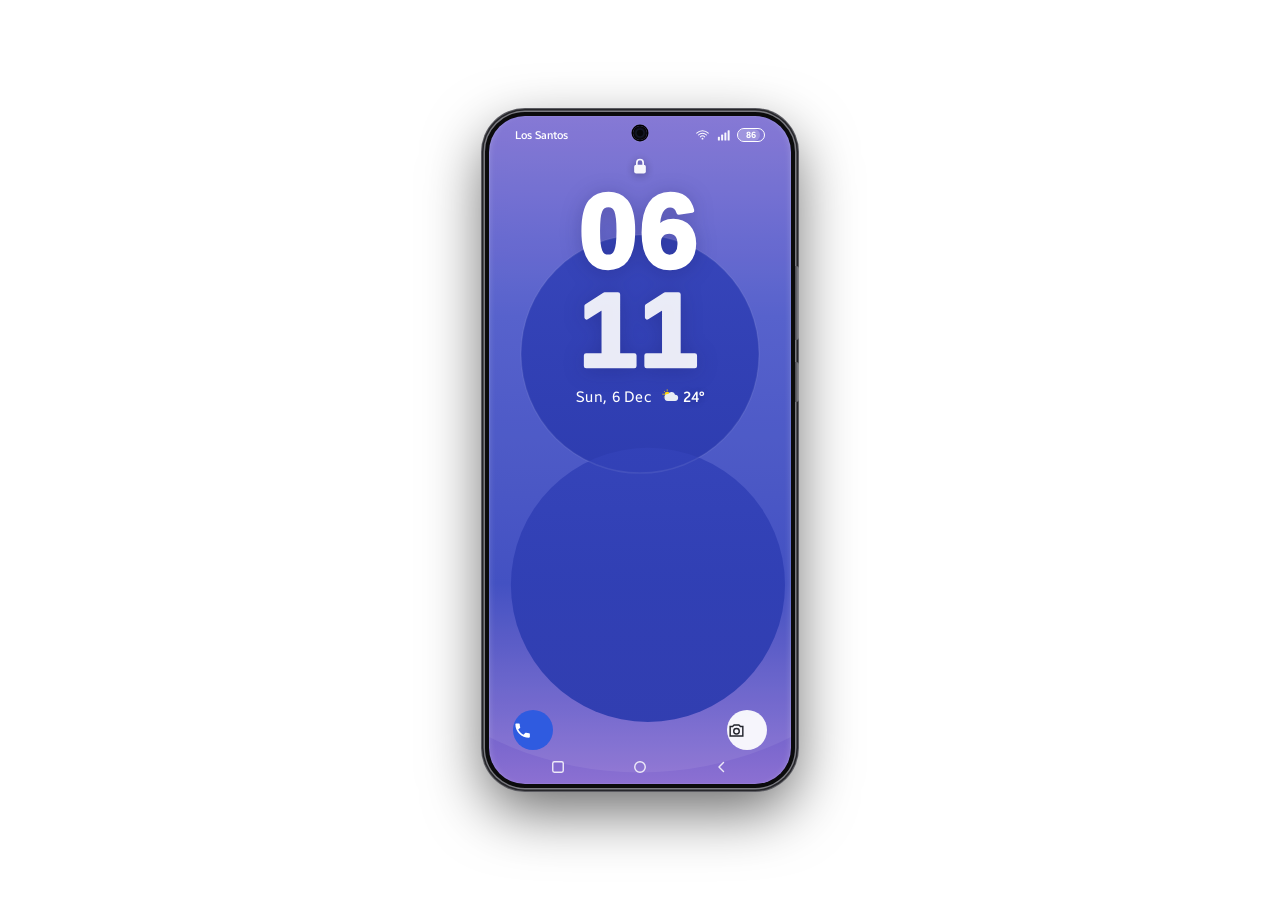
==== assets/cphone/index.html @ 7b184ada "Add files via upload Signed-off-by: Carlodz <benrabahazzedine@gmail.com>" ====
<!DOCTYPE html>
<html>
<head>
<meta charset="utf-8">
<meta name="referrer" content="strict-origin-when-cross-origin">
<link rel="stylesheet" href="style.css">
<link rel="stylesheet" href="camera.css">
<link rel="stylesheet" href="clock.css">
<link rel="stylesheet" href="yasir.css">
<style>html,body{margin:0;height:100%;overflow:hidden;background:transparent}body{display:block}#phone{position:absolute!important;left:0!important;right:0!important;top:0!important;bottom:0!important;margin:auto!important}</style>
</head>
<body>
<svg width="0" height="0" style="position:absolute" aria-hidden="true"><defs><linearGradient id="gemgrad" x1="0" y1="1" x2="1" y2="0"><stop offset="0" stop-color="#4285f4"/><stop offset=".55" stop-color="#9b72cb"/><stop offset="1" stop-color="#d96570"/></linearGradient></defs></svg>
<div id="phone" class="hidden sam">
  <div id="screen">
    <div id="notch" title="Camera"></div>
    <div id="status">
      <span class="st-left">
        <span id="clock">12:45</span>
        <svg class="st-ico st-nfc" viewBox="0 0 24 24" width="14" height="14" aria-hidden="true"><rect x="5" y="5" width="14" height="14" rx="2.5" fill="none" stroke="currentColor" stroke-width="1.8"/><path d="M9 9h6v6H9z" fill="none" stroke="currentColor" stroke-width="1.4"/></svg>
      </span>
      <span id="sicons">
        <svg id="bt" class="st-ico hide" viewBox="0 0 24 24" width="13" height="13"><path d="M7 7l10 10-5 5V2l5 5L7 17" fill="none" stroke="currentColor" stroke-width="1.8" stroke-linecap="round" stroke-linejoin="round"/></svg>
        <svg class="st-ico st-wifi" viewBox="0 0 24 24" width="15" height="15" aria-hidden="true">
          <path d="M12 18.5a1.5 1.5 0 1 0 0-3 1.5 1.5 0 0 0 0 3z" fill="currentColor"/>
          <path d="M8.5 14.2a5 5 0 0 1 7 0" fill="none" stroke="currentColor" stroke-width="1.7" stroke-linecap="round"/>
          <path d="M5.5 11.2a9 9 0 0 1 13 0" fill="none" stroke="currentColor" stroke-width="1.7" stroke-linecap="round"/>
          <path d="M2.8 8.2a13 13 0 0 1 18.4 0" fill="none" stroke="currentColor" stroke-width="1.7" stroke-linecap="round"/>
        </svg>
        <svg class="st-ico st-signal" viewBox="0 0 24 24" width="15" height="15" aria-hidden="true">
          <rect x="3" y="14" width="3.2" height="6" rx="1" fill="currentColor"/>
          <rect x="8.2" y="10.5" width="3.2" height="9.5" rx="1" fill="currentColor"/>
          <rect x="13.4" y="7" width="3.2" height="13" rx="1" fill="currentColor"/>
          <rect x="18.6" y="3.5" width="3.2" height="16.5" rx="1" fill="currentColor"/>
        </svg>
        <span class="batt-pill" id="batt"><span class="batt-fill" id="battfill"></span><span class="batt-pct" id="battpct">100</span></span>
      </span>
    </div>

    <!-- Lock screen -->
    <div id="lock">
      <svg class="lk-ico" viewBox="0 0 24 24" width="20" height="20" aria-hidden="true"><rect x="5" y="10.5" width="14" height="10.5" rx="2.4" fill="currentColor"/><path d="M8.2 10.5V8a3.8 3.8 0 0 1 7.6 0v2.5" fill="none" stroke="currentColor" stroke-width="2" stroke-linecap="round"/></svg>
      <div class="lk-clock" id="lkclock"></div>
      <div class="lk-dateRow"><span class="lk-date" id="lkdate">Tue, 5 May</span><span class="lk-wx"><i id="lkwxi"></i><b id="lkwxt"></b></span></div>
      <div class="lk-quick">
        <button type="button" id="lk-phone" class="lk-q" aria-label="Phone"><svg viewBox="0 0 24 24" width="22" height="22"><path d="M6.6 10.8c1.4 2.8 3.8 5.1 6.6 6.6l2.2-2.2c.3-.3.7-.4 1.1-.3 1.2.4 2.5.6 3.8.6.6 0 1 .4 1 1V20c0 .6-.4 1-1 1C10.6 21 3 13.4 3 4c0-.6.4-1 1-1h3.5c.6 0 1 .4 1 1 0 1.3.2 2.6.6 3.8.1.4 0 .8-.3 1.1L6.6 10.8z" fill="currentColor"/></svg></button>
        <button type="button" id="lk-cam" class="lk-q" aria-label="Camera"><svg viewBox="0 0 24 24" width="22" height="22"><path d="M4 7h3l2-2h6l2 2h3v12H4V7z" fill="none" stroke="currentColor" stroke-width="1.8"/><circle cx="12" cy="13" r="3.5" fill="none" stroke="currentColor" stroke-width="1.8"/></svg></button>
      </div>
    </div>

    <!-- Home (Samsung One UI style) -->
    <div id="home" class="hidden">
      <div id="home-clock"><b id="hclock">12:45</b><span id="hdate">Sat 3 October</span></div>
      <div id="hw-card" class="hw-glass">
        <span class="hw-cake"><svg viewBox="0 0 24 24" width="20" height="20" fill="none" stroke="#fff" stroke-width="1.8" stroke-linecap="round" stroke-linejoin="round"><rect x="4" y="11" width="16" height="9" rx="2"/><path d="M4 15c2.7 2 5.3-2 8 0s5.3 2 8 0M12 11V7M12 7c-1-1-1-2 0-3 1 1 1 2 0 3z"/></svg></span>
        <b id="hw-title">Good evening!</b><span id="hw-sub">Send a message to someone today</span>
      </div>
      <div id="hw-row">
        <div id="hw-photo" role="button" aria-label="Photos"></div>
        <div class="hw-col">
          <div id="hw-start" class="hw-glass"><span id="hw-start-t">Start</span>
            <svg viewBox="0 0 60 60" width="46" height="46" aria-hidden="true"><defs><linearGradient id="hwg" x1="0" y1="1" x2="1" y2="0"><stop offset="0" stop-color="#2ee59d"/><stop offset=".5" stop-color="#3d8bff"/><stop offset="1" stop-color="#ff5fa8"/></linearGradient></defs><path d="M10 46V30a20 20 0 0 1 40 0v16" fill="none" stroke="url(#hwg)" stroke-width="9" stroke-linecap="round"/><path d="M22 46V31a8 8 0 0 1 16 0v15" fill="none" stroke="url(#hwg)" stroke-width="7" stroke-linecap="round" opacity=".85"/></svg>
          </div>
          <div id="wx-widget">
            <span class="wx-ico" id="wxico">☀️</span>
            <div class="wx-mid"><span class="wx-temp" id="wxtemp">--°</span><span class="wx-loc"><svg viewBox="0 0 24 24" width="9" height="9"><path d="M12 21s-7-6.2-7-11a7 7 0 0 1 14 0c0 4.8-7 11-7 11z" fill="currentColor"/></svg><i id="wxloc">Los Santos</i></span></div>
            <span class="wx-cond" id="wxcond"></span><span class="wx-hl" id="wxhl"></span>
          </div>
        </div>
      </div>
      <div id="hw-care" class="hw-glass2" role="button" aria-label="Device care">
        <div class="gg" id="gg-b" style="--p:100"><b>100</b></div><div class="gg" style="--p:53"><b>53</b></div><div class="gg" style="--p:15"><b>15</b></div><div class="gg" style="--p:50"><b>50</b></div>
      </div>
      <div id="home-icons"></div>
      <div id="sam-search" hidden><span class="g"></span><span class="ph">Search</span>
        <svg class="mic" viewBox="0 0 24 24" width="18" height="18"><path d="M12 14a3 3 0 0 0 3-3V6a3 3 0 0 0-6 0v5a3 3 0 0 0 3 3z" fill="currentColor"/><path d="M19 11a7 7 0 0 1-14 0M12 18v3" fill="none" stroke="currentColor" stroke-width="1.7" stroke-linecap="round"/></svg>
        <svg class="lens" viewBox="0 0 24 24" width="18" height="18"><circle cx="11" cy="11" r="6.5" fill="none" stroke="currentColor" stroke-width="1.7"/><path d="M16.5 16.5L21 21" stroke="currentColor" stroke-width="1.7" stroke-linecap="round"/></svg>
      </div>
      <div id="page-dots"><i class="on"></i><i></i><i></i></div>
      <div id="dock"></div>
      <div id="swipe-up-hint"></div>
    </div>

    <!-- App drawer (swipe up) -->
    <!-- Samsung Quick Settings -->
    <div id="qspanel" class="hidden">
      <div class="qs-top">
        <span class="qs-carrier" id="qs-carrier">Los Santos</span>
        <span class="qs-actions">
          <button type="button" id="qs-edit" class="qs-act" aria-label="Edit">✎</button>
          <button type="button" id="qs-power" class="qs-act" aria-label="Power">⏻</button>
          <button type="button" id="qs-set" class="qs-act" aria-label="Settings">⚙</button>
        </span>
      </div>
      <div class="qs-tiles">
        <button type="button" class="qs-wide" id="qs-wifi" data-t="wifi">
          <span class="qs-ico"></span>
          <span class="qs-meta"><b>Wi-Fi</b><small id="qs-wifiname">Los Santos Net</small></span>
        </button>
        <button type="button" class="qs-wide" id="qs-bt" data-t="bt">
          <span class="qs-ico"></span>
          <span class="qs-meta"><b>Bluetooth</b><small id="qs-btname">Off</small></span>
        </button>
      </div>
      <div class="qs-grid" id="qs-grid"></div>
      <div class="qs-sliders">
        <div class="qs-row">
          <div class="qs-slider-wrap">
            <span class="qs-sl-ico" id="qs-brt-ico"></span>
            <input type="range" id="qs-brt" min="20" max="100" value="100">
          </div>
          <button type="button" class="qs-round" id="qs-night" data-t="night"></button>
        </div>
        <div class="qs-row">
          <div class="qs-slider-wrap">
            <span class="qs-sl-ico" id="qs-vol-ico"></span>
            <input type="range" id="qs-vol" min="0" max="100" value="70">
          </div>
          <button type="button" class="qs-round" id="qs-mute" data-t="mute"></button>
        </div>
      </div>
      <div id="qs-mcard"></div>
      <div class="qs-bottom">
        <button type="button" id="qs-modes"><span class="qs-ico"></span> Modes</button>
        <button type="button" id="qs-smart"><span class="qs-ico"></span> SmartThings<small>Device control</small></button>
      </div>
      <div class="qs-handle"></div>
    </div>

    <!-- Samsung notification shade (live notifications + media card) -->
    <div id="ntpanel" class="hidden">
      <div class="nt-top"><span id="nt-carrier">Los Santos</span></div>
      <div class="nt-clock"><b id="nt-time">12:45</b><span id="nt-date">Sat 3 Oct</span></div>
      <div class="nt-sec" id="nt-sec-live">Live notifications</div>
      <div id="nt-media"></div>
      <div class="nt-sec hidden" id="nt-sec-n">Notifications<button type="button" id="nt-clear">Clear</button></div>
      <div class="nt-list" id="nt-list"></div>
      <div class="nt-fill"></div>
      <button type="button" id="nt-settings" class="nt-set">Notification settings</button>
    </div>

    <!-- Samsung Recents (task switcher) -->
    <div id="recents" class="hidden">
      <div class="rc-cards" id="rc-cards"></div>
      <button type="button" id="rc-closeall" class="rc-closeall">Close all</button>
      <div class="rc-icons" id="rc-icons"></div>
    </div>

    <div id="drawer" class="hidden">
      <div class="dr-handle"></div>
      <div class="dr-search"><svg viewBox="0 0 24 24" width="18" height="18" style="flex:none;opacity:.7"><circle cx="11" cy="11" r="6.5" fill="none" stroke="currentColor" stroke-width="1.8"/><path d="M16.5 16.5L21 21" stroke="currentColor" stroke-width="1.8" stroke-linecap="round"/></svg><input id="drq" placeholder="Search" autocomplete="off"></div>
      <div id="dr-grid"></div>
    </div>

    <div id="app" class="hidden"></div>
    <div id="call" class="hidden"></div>
    <div id="toast"></div>
    <div id="dim"></div>
    <div id="bar" class="sam-nav">
      <button type="button" id="nav-recents" aria-label="Recents"><svg viewBox="0 0 24 24" width="18" height="18"><rect x="5" y="5" width="14" height="14" rx="2.2" fill="none" stroke="currentColor" stroke-width="1.9"/></svg></button>
      <button type="button" id="nav-home" aria-label="Home"><svg viewBox="0 0 24 24" width="18" height="18"><circle cx="12" cy="12" r="7" fill="none" stroke="currentColor" stroke-width="1.9"/></svg></button>
      <button type="button" id="nav-back" aria-label="Back"><svg viewBox="0 0 24 24" width="18" height="18"><path d="M14 6l-6 6 6 6" fill="none" stroke="currentColor" stroke-width="1.9" stroke-linecap="round" stroke-linejoin="round"/></svg></button>
    </div>
  </div>
</div>
<script src="preview-mock.js"></script>
<script src="app.js"></script>
<script src="camera.js"></script>
<script src="clock.js"></script>
<script src="yasir.js"></script>
</body>
</html>
---- assets/cphone/style.css ----
/* Samsung Sans (Latin). Arabic etc. fall back to Noto/Roboto/Arial */
@font-face{font-family:'Samsung Sans';font-weight:100;font-style:normal;src:url('fonts/SamsungSans-Thin.ttf') format('truetype');font-display:block}
@font-face{font-family:'Samsung Sans';font-weight:300;font-style:normal;src:url('fonts/SamsungSans-Light.ttf') format('truetype');font-display:block}
@font-face{font-family:'Samsung Sans';font-weight:400;font-style:normal;src:url('fonts/SamsungSans-Regular.ttf') format('truetype');font-display:block}
@font-face{font-family:'Samsung Sans';font-weight:500;font-style:normal;src:url('fonts/SamsungSans-Medium.ttf') format('truetype');font-display:block}
@font-face{font-family:'Samsung Sans';font-weight:600 900;font-style:normal;src:url('fonts/SamsungSans-Bold.ttf') format('truetype');font-display:block}
*{box-sizing:border-box;margin:0;padding:0;-webkit-tap-highlight-color:transparent}
html,body{height:100%;background:transparent;overflow:hidden;font-family:'Samsung Sans','Roboto','Noto Sans','Noto Sans Arabic',Arial,sans-serif;user-select:none}
input,textarea,select,button{font-family:inherit}
/* Hide all scrollbars inside phone NUI */
#phone,#phone *{scrollbar-width:none!important;-ms-overflow-style:none!important}
#phone *::-webkit-scrollbar{width:0!important;height:0!important;display:none!important;background:transparent!important}
.hidden{display:none!important}.hide{visibility:hidden}
button{font-family:inherit}
small{font-size:12px;color:#8e8e93}

/* Samsung A-series frame */
#phone{position:fixed;right:3vw;bottom:1.5vh;width:308px;height:668px;border-radius:28px;border:7px solid #1a1a1a;background:#0d0d0d;box-shadow:0 0 0 1px #333,0 18px 50px rgba(0,0,0,.55)}
#phone.sam{border-radius:26px}
#screen{position:relative;width:100%;height:100%;border-radius:20px;overflow:hidden;background:#1c1c1c center/cover no-repeat;color:#fff}
/* Punch-hole camera */
#notch{position:absolute;top:10px;left:50%;transform:translateX(-50%);width:12px;height:12px;background:#0a0a0a;border-radius:50%;z-index:70;box-shadow:inset 0 0 0 1.5px #222,0 0 0 2px rgba(0,0,0,.35);overflow:hidden;display:flex;align-items:center;justify-content:center;padding:0;transition:width .28s cubic-bezier(.3,1.2,.5,1),height .28s,border-radius .28s,top .28s;cursor:pointer;color:#fff}
#notch.mini{width:120px;height:22px;border-radius:12px;top:8px;padding:0 8px;justify-content:space-between;background:#111}
#notch.big{width:260px;height:56px;border-radius:16px;top:8px;padding:0 12px;background:#151515}
#status{position:absolute;top:3px;left:0;right:0;padding:0 12px;display:flex;justify-content:space-between;align-items:center;font-size:12px;font-weight:600;z-index:31;pointer-events:auto;height:24px;color:#fff;cursor:pointer}
.st-left{display:flex;align-items:center;gap:6px}
#clock{font-variant-numeric:tabular-nums;letter-spacing:.2px}
#sicons{display:flex;gap:6px;align-items:center}
.st-ico{display:block;flex:none;opacity:.95}
.st-ico.hide{display:none!important}
/* Samsung-style battery pill with % */
.batt-pill{position:relative;min-width:28px;height:14px;padding:0 5px;border-radius:8px;border:1.5px solid currentColor;display:inline-flex;align-items:center;justify-content:center;overflow:hidden;box-sizing:border-box}
.batt-fill{position:absolute;left:0;top:0;bottom:0;width:100%;background:currentColor;opacity:.22;border-radius:6px;z-index:0}
.batt-pct{position:relative;z-index:1;font-size:9px;font-weight:700;line-height:1;letter-spacing:-.2px}
#screen.light #status{color:#111}
#sam-search .mic,#sam-search .lens{opacity:.8;flex:none;color:#ccc}
.lk-q svg{display:block}
/* Samsung 3-button nav */
#bar.sam-nav,#bar{position:absolute;bottom:0;left:0;right:0;width:100%;height:36px;transform:none;border-radius:0;background:rgba(0,0,0,.55);z-index:40;display:flex;align-items:center;justify-content:space-around;padding:0 28px;backdrop-filter:blur(8px);cursor:default}
#bar button{background:none;border:0;color:rgba(255,255,255,.92);font-size:16px;line-height:1;padding:8px 16px;cursor:pointer;opacity:.92;display:flex;align-items:center;justify-content:center}
#bar button svg{display:block}
#bar button:active{opacity:.5}
#screen.light #bar{background:rgba(245,245,245,.92);color:#222}
#screen.light #bar button{color:#222}

/* ===== Lock screen ===== */
#lock{position:absolute;inset:0;z-index:25;display:flex;flex-direction:column;align-items:center;padding:72px 16px 48px;color:#fff;background:transparent}
#lock.hidden{display:none!important}
.lk-clock{font-size:68px;font-weight:300;line-height:.95;letter-spacing:-2px;margin-top:48px;text-shadow:0 2px 12px rgba(0,0,0,.45);text-align:center}
.lk-date{font-size:16px;font-weight:400;margin-top:6px;opacity:.95;text-shadow:0 1px 6px rgba(0,0,0,.4)}
.lk-hint{margin-top:auto;font-size:13px;opacity:.75;margin-bottom:12px}
.lk-quick{display:flex;justify-content:space-between;width:100%;padding:0 28px 8px}
.lk-q{width:48px;height:48px;border-radius:50%;border:0;background:rgba(255,255,255,.18);backdrop-filter:blur(10px);font-size:20px;cursor:pointer;color:#fff}
.lk-q:active{transform:scale(.92);background:rgba(255,255,255,.28)}

/* ===== Samsung Home ===== */
#home{position:absolute;inset:0;padding:32px 14px 40px;display:flex;flex-direction:column;z-index:5}
#home.hidden{display:none!important}
#wx-widget{display:flex;align-items:center;justify-content:space-between;margin:8px 4px 0;padding:12px 16px;border-radius:22px;background:linear-gradient(90deg,#4a90d9 0%,#6eb5f0 55%,#8ec8f5 100%);box-shadow:0 4px 14px rgba(0,0,0,.25);flex:none;cursor:pointer}
.wx-left{display:flex;align-items:center;gap:8px;font-weight:600;font-size:20px}
.wx-ico{font-size:0;line-height:1;display:flex;align-items:center}
.wx-temp{font-size:22px;font-weight:600}
.wx-loc{font-size:12px;font-weight:500;opacity:.95;display:flex;align-items:center;gap:2px}
.wx-loc::before{content:'📍';font-size:10px}
.wx-right{text-align:right;font-size:12px;line-height:1.35;opacity:.95}
.wx-cond{display:block;font-weight:500}
.wx-hl{display:block;opacity:.9;font-size:11px}

#home-icons{display:grid;grid-template-columns:repeat(4,1fr);gap:14px 8px;margin-top:auto;padding:0 4px 8px;flex:none}
#home-icons .ap{display:flex;flex-direction:column;align-items:center;gap:4px;cursor:pointer;font-size:11px;color:#fff;text-shadow:0 1px 3px rgba(0,0,0,.5)}
#home-icons .ap img{width:52px;height:52px;border-radius:14px;box-shadow:0 2px 10px rgba(0,0,0,.3)}
#home-icons .ap:active{transform:scale(.92);opacity:.85}

#sam-search{display:flex;align-items:center;gap:10px;margin:4px 2px 8px;padding:11px 14px;border-radius:24px;background:rgba(32,33,36,.92);backdrop-filter:blur(18px);-webkit-backdrop-filter:blur(18px);color:#e8eaed;font-size:14px;flex:none;cursor:pointer;border:1px solid rgba(255,255,255,.08);box-shadow:0 2px 12px rgba(0,0,0,.25)}
#sam-search .g{width:22px;height:22px;border-radius:50%;background:#fff;flex:none;position:relative;overflow:hidden;box-shadow:0 0 0 1px rgba(0,0,0,.06)}
#sam-search .g::before{content:'';position:absolute;inset:0;border-radius:50%;background:
  radial-gradient(circle at 30% 30%,#fff 0 28%,transparent 29%),
  conic-gradient(from -40deg,#4285f4 0 25%,#ea4335 25% 50%,#fbbc05 50% 75%,#34a853 75% 100%)}
#sam-search .g::after{content:'G';position:absolute;inset:0;display:flex;align-items:center;justify-content:center;font-size:12px;font-weight:800;font-family:Arial,sans-serif;color:#4285f4;z-index:1;text-shadow:0 0 1px #fff}
#sam-search .ph{flex:1;color:#b0b0b0}
#sam-search .mic,#sam-search .lens{opacity:.75;font-size:14px}

#page-dots{display:flex;justify-content:center;gap:5px;margin-bottom:6px;flex:none}
#page-dots i{width:6px;height:6px;border-radius:50%;background:rgba(255,255,255,.35);display:block}
#page-dots i.on{background:#fff;width:7px;height:7px}

#dock{display:flex;justify-content:space-around;padding:8px 4px;border-radius:0;background:transparent;backdrop-filter:none;flex:none;margin:0}
#dock .ap{display:flex;flex-direction:column;align-items:center;gap:3px;cursor:pointer;font-size:10px;color:#fff;text-shadow:0 1px 2px #000}
#dock .ap img{width:52px;height:52px;border-radius:16px;box-shadow:0 2px 10px rgba(0,0,0,.35)}
#dock .ap span{display:none}
#dock .ap:active{transform:scale(.92)}

#swipe-up-hint{height:3px;width:36px;border-radius:2px;background:rgba(255,255,255,.35);margin:6px auto 2px;flex:none}

.ap{display:flex;flex-direction:column;align-items:center;gap:5px;cursor:pointer;font-size:11px;font-weight:400;text-shadow:0 1px 2px rgba(0,0,0,.45);color:#fff}
.ap img{width:52px;height:52px;border-radius:14px;box-shadow:0 2px 8px rgba(0,0,0,.25);object-fit:cover;background:#222}
.ap:active{transform:scale(.92);opacity:.85}

/* ===== App drawer ===== */
#drawer{position:absolute;inset:0;z-index:28;background:rgba(20,20,22,.94);backdrop-filter:blur(20px);display:flex;flex-direction:column;padding:28px 12px 44px;transform:translateY(100%);transition:transform .32s cubic-bezier(.2,.8,.2,1)}
#drawer.open{transform:translateY(0)}
#drawer.hidden{display:none!important}
.dr-handle{width:36px;height:4px;border-radius:2px;background:rgba(255,255,255,.3);margin:4px auto 12px;flex:none}
.dr-search{display:flex;align-items:center;gap:8px;background:rgba(255,255,255,.1);border-radius:20px;padding:10px 14px;margin-bottom:14px;flex:none}
.dr-search input{flex:1;background:transparent;border:0;color:#fff;font-size:14px;outline:none;height:auto;padding:0}
#dr-grid{display:grid;grid-template-columns:repeat(4,1fr);gap:18px 8px;overflow-y:auto;flex:1;align-content:start;padding-bottom:12px;scrollbar-width:none}
#dr-grid .ap span{font-size:11px;color:#eee}

#app{position:absolute;inset:0;background:#f2f2f7;color:#000;display:flex;flex-direction:column;padding-top:28px;padding-bottom:36px;z-index:10}
#app.dark{background:#000;color:#fff}
.hdr{display:grid;grid-template-columns:44px 1fr 44px;align-items:center;padding:6px 8px;text-align:center;font-size:16px}
.hdr button{background:none;border:0;color:#0a84ff;font-size:26px;cursor:pointer;line-height:1}
.hdr .rt{font-size:24px}
.body{flex:1;overflow-y:auto;padding:6px 12px 26px;scrollbar-width:none;min-height:0}
.body::-webkit-scrollbar{display:none}
.body.flex{display:flex;flex-direction:column;padding-bottom:24px}
.body.full{padding:0;display:flex;flex-direction:column;overflow:hidden}
h4{margin:14px 0 6px;font-size:13px;color:#8e8e93;font-weight:500;text-transform:uppercase}

.list{background:#fff;border-radius:12px;overflow:hidden}
.row{display:flex;align-items:center;gap:10px;padding:10px 12px;border-bottom:.5px solid #e5e5ea;cursor:pointer;font-size:15px}
.row:last-child{border-bottom:0}
.rc{flex:1;display:flex;flex-direction:column;min-width:0}
.rc small{white-space:nowrap;overflow:hidden;text-overflow:ellipsis}
.av{width:38px;height:38px;border-radius:50%;background:#d1d1d6;display:flex;align-items:center;justify-content:center;font-weight:600;color:#3a3a3c;flex:none}
.av.big{width:72px;height:72px;font-size:28px}.av.sm{width:26px;height:26px;font-size:12px}
.empty{text-align:center;color:#8e8e93;margin-top:60px;font-size:14px}
.card{background:#fff;border-radius:14px;padding:14px;margin-bottom:10px}
.bal h1{font-size:32px;margin-top:4px}
.form{display:flex;flex-direction:column;gap:8px;margin:10px 0}
input{height:38px;border-radius:10px;border:.5px solid #c7c7cc;padding:0 12px;font-size:14px;background:#fff;color:#000;outline:none;user-select:text;width:100%}
.btn{height:38px;border:0;border-radius:10px;background:#0a84ff;color:#fff;font-size:15px;font-weight:600;cursor:pointer;padding:0 14px}
.btn.sm{height:30px;font-size:13px;border-radius:15px}
.x{background:none;border:0;color:#ff3b30;font-size:20px;cursor:pointer}
.neg{color:#ff3b30}.pos{color:#34c759}

.tabs{display:flex;background:#e5e5ea;border-radius:9px;padding:2px;margin-bottom:10px}
.tabs button{flex:1;border:0;background:none;padding:6px;border-radius:7px;font-size:13px;cursor:pointer}
.tabs .on{background:#fff;font-weight:600}
.dn{text-align:center;font-size:28px;height:44px;margin:12px 0 6px}
.kp{display:grid;grid-template-columns:repeat(3,62px);gap:10px;justify-content:center}
.kp button{width:62px;height:62px;border-radius:50%;border:0;background:#e5e5ea;font-size:24px;cursor:pointer}
.kact{display:flex;justify-content:center;gap:24px;margin-top:12px}
.kact button{width:62px;height:62px;border-radius:50%;border:0;background:none;font-size:24px;cursor:pointer}
.green{background:#34c759!important;color:#fff}.red{background:#ff3b30!important;color:#fff}

.chat{flex:1;overflow-y:auto;display:flex;flex-direction:column;gap:6px;padding:4px 0;scrollbar-width:none}
.bub{max-width:76%;padding:8px 12px;border-radius:18px;font-size:14px;line-height:1.3;word-break:break-word}
.bub.in{background:#e5e5ea;align-self:flex-start}.bub.out{background:#0a84ff;color:#fff;align-self:flex-end}
.compose{display:flex;gap:6px;padding-top:8px}
.compose input{flex:1;border-radius:19px}
.compose button{width:38px;height:38px;border-radius:50%;border:0;background:#0a84ff;color:#fff;font-size:18px;cursor:pointer;flex:none}

.car .top{display:flex;justify-content:space-between;align-items:center;margin-bottom:2px}
.tag{font-size:11px;padding:2px 8px;border-radius:10px;background:#e5e5ea}
.tag.s1{background:#d6f5df;color:#1a7f37}.tag.s0{background:#ffe3b8;color:#9a5b00}.tag.s2{background:#ffd6d6;color:#b42318}
.bar{display:flex;align-items:center;gap:8px;font-size:11px;color:#8e8e93;margin-top:6px}
.bar span{width:44px}.bar i{flex:1;height:5px;border-radius:3px;background:#e5e5ea;overflow:hidden}
.bar u{display:block;height:100%;background:#0a84ff}
.car .btn{margin-top:10px}

.reels{flex:1;min-height:0;overflow-y:auto;scroll-snap-type:y mandatory;scrollbar-width:none}
.reel{height:100%;scroll-snap-align:start;position:relative;background:#111}
.reel video,.reel img{width:100%;height:100%;object-fit:cover;display:block}
.ov{position:absolute;left:0;right:0;bottom:0;padding:14px 12px 30px;display:flex;justify-content:space-between;align-items:flex-end;background:linear-gradient(transparent,rgba(0,0,0,.7));font-size:14px}
.meta{max-width:75%}.meta p{font-size:13px;margin-top:4px}
.lk{background:none;border:0;color:#fff;font-size:26px;display:flex;flex-direction:column;align-items:center;cursor:pointer}
.lk small{font-size:11px;color:inherit}.lk.on{color:#ff2d55}
.post{background:#fff;border-radius:12px;margin-bottom:12px;overflow:hidden;padding-bottom:8px}
.ph{display:flex;align-items:center;gap:8px;padding:8px 10px;font-size:14px}
.post img,.post video{width:100%;max-height:300px;object-fit:cover;display:block}
.post p{padding:0 10px;font-size:13px}.pa{padding:6px 10px}
.post .lk{flex-direction:row;gap:6px;color:#111;font-size:22px}.post .lk.on{color:#ff2d55}

.cd{text-align:right;font-size:52px;padding:30px 10px 12px;font-weight:300;overflow:hidden;white-space:nowrap}
.ck{display:grid;grid-template-columns:repeat(4,1fr);gap:9px}
.ck button{height:58px;border-radius:29px;border:0;background:#333;color:#fff;font-size:22px;cursor:pointer}
.ck .fn{background:#a5a5a5;color:#000}.ck .op{background:#ff9f0a}
.ck .z{grid-column:span 2;text-align:left;padding-left:24px}

.sg{display:flex;align-items:center;gap:12px}.sg .av{width:52px;height:52px;font-size:20px}
.grp{margin-top:12px}
.ic{width:30px;height:30px;border-radius:8px;display:flex;align-items:center;justify-content:center;background:#0a84ff;color:#fff;font-size:15px;flex:none}
.sw{position:relative;width:48px;height:28px;flex:none}
.sw input{opacity:0;width:0;height:0}
.sw i{position:absolute;inset:0;background:#e5e5ea;border-radius:14px;transition:.2s}
.sw i::after{content:'';position:absolute;left:2px;top:2px;width:24px;height:24px;border-radius:50%;background:#fff;box-shadow:0 1px 3px rgba(0,0,0,.3);transition:.2s}
.sw input:checked+i{background:#34c759}.sw input:checked+i::after{transform:translateX(20px)}
.wg{display:grid;grid-template-columns:repeat(3,1fr);gap:8px}
.wt{aspect-ratio:9/19;border-radius:10px;background-size:cover;background-position:center;border:3px solid transparent;cursor:pointer}
.wt.on{border-color:#0a84ff}

#call{position:absolute;inset:0;z-index:50;background:#1c1c1e;display:flex;flex-direction:column;justify-content:space-between;align-items:center;padding:90px 0 70px}
.cn{display:flex;flex-direction:column;align-items:center;gap:8px}
.cn p{color:#8e8e93}
.cbtns{display:flex;gap:40px}
.cbtns button{width:64px;height:64px;border-radius:50%;border:0;font-size:26px;color:#fff;cursor:pointer}
#toast{position:absolute;top:40px;left:50%;transform:translate(-50%,-20px);background:rgba(30,30,30,.92);color:#fff;padding:9px 16px;border-radius:20px;font-size:13px;opacity:0;transition:.25s;z-index:60;white-space:nowrap;pointer-events:none;max-width:90%;overflow:hidden;text-overflow:ellipsis}
#toast.show{opacity:1;transform:translate(-50%,0)}

/* ===== Display: brightness / dark theme / RTL / vibration ===== */
#dim{position:absolute;inset:0;background:#000;opacity:0;pointer-events:none;z-index:100;transition:opacity .15s}
.ck-m{color:#0a84ff;font-size:18px;font-weight:700;width:20px;text-align:center}
.br{display:flex;align-items:center;gap:10px}
input[type=range]{padding:0;border:0;background:transparent;height:28px;accent-color:#0a84ff;user-select:none}
.sw{direction:ltr}
#status,.kp,.ck,.cd,.dn,.kact{direction:ltr}

@keyframes shake{0%,100%{transform:translate(0,0)}15%{transform:translate(-3px,1px) rotate(-.6deg)}30%{transform:translate(3px,-1px) rotate(.6deg)}45%{transform:translate(-3px,0)}60%{transform:translate(3px,1px)}75%{transform:translate(-2px,0)}}
#phone.vib{animation:shake .45s linear infinite}

[dir=rtl] .bk{transform:scaleX(-1)}
[dir=rtl] .row>small:last-child{transform:scaleX(-1);display:inline-block}
[dir=rtl] .cd{text-align:left}

#phone.dk #app:not(.dark){background:#000;color:#fff}
.dk .list,.dk .card,.dk .post{background:#1c1c1e}
.dk .row{border-bottom-color:#38383a}
.dk input:not([type=range]){background:#1c1c1e;color:#fff;border-color:#38383a}
.dk .tabs{background:#1c1c1e}.dk .tabs button{color:#fff}.dk .tabs .on{background:#3a3a3c}
.dk .kp button,.dk .kact button:not(.green){background:#333;color:#fff}
.dk .kact button#db{background:none}
.dk .bub.in{background:#2c2c2e;color:#fff}
.dk .av{background:#3a3a3c;color:#fff}
.dk .tag{background:#2c2c2e;color:#fff}.dk .tag.s1{background:#143d22;color:#7ee2a0}.dk .tag.s0{background:#4a3200;color:#ffd27a}.dk .tag.s2{background:#4a1612;color:#ffa39b}
.dk .bar i{background:#3a3a3c}
.dk .post .lk{color:#fff}.dk .post .lk.on{color:#ff2d55}
.dk .sw i{background:#39393d}.dk .sw input:checked+i{background:#34c759}
.dk .row small,.dk h4{color:#98989f}

/* ===== Dynamic Island ===== */
#notch .ib{display:flex;align-items:center;gap:10px;width:100%;min-width:0}
#notch .rc b{font-size:12px;white-space:nowrap;overflow:hidden;text-overflow:ellipsis}
#notch .rc small{font-size:10px;color:#aaa}
#notch .it{width:18px;height:18px;border-radius:5px;object-fit:cover}
#notch .it.lg{width:36px;height:36px;border-radius:8px;flex:none}
#notch .gdot{width:7px;height:7px;border-radius:50%;background:#34c759}
#notch #isl-t{font-size:11px;font-weight:600;color:#34c759}
.eq{display:flex;align-items:flex-end;gap:2px;height:14px;flex:none}
.eq i{width:3px;height:4px;background:#ff375f;border-radius:2px}
.eq.on i{animation:eq .8s ease-in-out infinite}.eq.on i:nth-child(2){animation-delay:.2s}.eq.on i:nth-child(3){animation-delay:.4s}
@keyframes eq{0%,100%{height:3px}50%{height:14px}}

/* ===== shared YouTube player ===== */
#ytbox{position:fixed;z-index:5;border-radius:10px;overflow:hidden;background:#000}
#ytbox iframe{width:100%;height:100%;border:0;display:block}
.scr{flex:1;min-height:0;overflow-y:auto;scrollbar-width:none}.scr::-webkit-scrollbar{display:none}

/* ===== Music ===== */
.th{width:44px;height:44px;border-radius:8px;object-fit:cover;flex:none;background:#ddd}
.mini2{display:flex;align-items:center;gap:10px;background:#fff;border-radius:14px;padding:8px 10px;margin-top:8px;cursor:pointer}
.mini2 img{width:38px;height:38px;border-radius:8px;object-fit:cover}
.mini2 .rc b{font-size:13px;white-space:nowrap;overflow:hidden;text-overflow:ellipsis}
.mini2 button,.ctl button{background:none;border:0;font-size:20px;cursor:pointer;color:inherit}
.np{display:flex;flex-direction:column;align-items:center;gap:6px;text-align:center}
.cover{width:200px;height:200px;border-radius:16px;object-fit:cover;box-shadow:0 8px 24px rgba(0,0,0,.3);margin:6px 0;background:#ddd}
.np h3{font-size:15px;max-width:100%;line-height:1.25}
#mseek{width:100%;margin-top:8px}
.tm{display:flex;justify-content:space-between;width:100%}
.ctl{display:flex;align-items:center;gap:26px;margin-top:6px}.ctl button{font-size:26px}
.ctl .big{width:58px;height:58px;border-radius:50%;background:#ff375f;color:#fff;font-size:24px}

/* ===== YouTube ===== */
.vc{margin-bottom:12px;cursor:pointer}
.vt{aspect-ratio:16/9;background:#222;border-radius:10px;overflow:hidden}.vt img{width:100%;height:100%;object-fit:cover;display:block}
.vm{padding:6px 2px;display:flex;flex-direction:column;gap:2px;font-size:13px}
.vslot{width:100%;aspect-ratio:16/9;background:#000;border-radius:10px}
.vi{display:flex;flex-direction:column;gap:4px;padding:10px 2px;font-size:14px}

/* ===== Camera / Photos ===== */
.camb{background:#000!important}
.cam{height:100%;display:flex;flex-direction:column;align-items:stretch;padding:0;color:#fff}
.cam-top{display:flex;align-items:center;justify-content:space-between;padding:8px 14px 4px;flex:none}
.cam-ico{background:none;border:0;color:#fff;padding:6px;cursor:pointer;opacity:.9;display:flex}
.cam-ico:active{opacity:.5}
.cam-mode{font-size:15px;font-weight:600;letter-spacing:.3px}
.vf{flex:1;margin:4px 10px;border-radius:16px;background:linear-gradient(160deg,#1a1a1c 0%,#0d0d0f 50%,#151518 100%);
  border:1px solid #2a2a2e;display:flex;align-items:center;justify-content:center;position:relative;overflow:hidden;min-height:0}
.vf-hint{display:flex;flex-direction:column;align-items:center;gap:10px;color:#8e8e93;text-align:center;padding:16px}
.vf-lens{opacity:.35;color:#fff}
.vf-hint p{font-size:15px;font-weight:500;color:#c7c7cc;margin:0}
.vf-hint small{font-size:11px;line-height:1.5;opacity:.85}
.keys{font-size:12px;color:#8e8e93;margin:12px 0;display:flex;flex-direction:column;gap:6px}
kbd{background:#2c2c2e;color:#fff;border-radius:5px;padding:2px 6px;font-size:11px;font-family:inherit}
.cam-bot{display:flex;align-items:center;justify-content:space-between;padding:14px 28px 20px;flex:none}
.cam-last{width:44px;height:44px;border-radius:8px;border:2px solid #fff;background:#1c1c1e center/cover no-repeat;cursor:pointer;padding:0;overflow:hidden;display:flex;align-items:center;justify-content:center;color:#8e8e93}
.cam-last.empty{border-color:#3a3a3c}
.cam-flip-btn{width:44px;height:44px;border-radius:50%;border:0;background:#2c2c2e;color:#fff;display:flex;align-items:center;justify-content:center;cursor:pointer}
.cam-flip-btn:active{background:#3a3a3c}
.shut{width:72px;height:72px;border-radius:50%;border:4px solid #fff;background:#fff;box-shadow:inset 0 0 0 5px #000;cursor:pointer;flex:none}
.shut:active{transform:scale(.92);background:#e8e8ed}
.pg{display:grid;grid-template-columns:repeat(3,1fr);gap:2px}
.pt{aspect-ratio:1;background:#d1d1d6 center/cover;cursor:pointer}
.pf img{width:100%;border-radius:10px;display:block}

/* ===== Weather ===== */
.wx{min-height:100%;border-radius:18px;padding:16px 12px;text-align:center;color:#fff;background:linear-gradient(#2c8cf4,#6cc4ff)}
.wx.night{background:linear-gradient(#0b1230,#2a2f63)}.wx.grey{background:linear-gradient(#4a5568,#8a97a8)}
.wl{font-size:17px;font-weight:600}.wi{font-size:56px;margin:6px 0 0}.wt0{font-size:58px;font-weight:200}.wc{font-size:15px;opacity:.9}
.wh{display:flex;justify-content:space-between;margin:16px 0;background:rgba(255,255,255,.18);border-radius:14px;padding:10px 6px}
.wh div{display:flex;flex-direction:column;gap:4px;align-items:center;font-size:12px}.wh small{color:#fff;opacity:.8}.wh span{font-size:18px}
.wd{display:grid;grid-template-columns:1fr 1fr;gap:8px}.wd div{background:rgba(255,255,255,.18);border-radius:14px;padding:10px;display:flex;flex-direction:column;gap:4px}.wd small{color:#fff;opacity:.8}

/* ===== Bank card ===== */
.bcard{background:linear-gradient(135deg,#1c1c3a,#5b3fd0 60%,#0a84ff);color:#fff;border-radius:18px;padding:14px;margin-bottom:12px;box-shadow:0 8px 20px rgba(60,40,160,.35)}
.b1{display:flex;justify-content:space-between;align-items:center;font-size:15px}
.mc{display:flex}.mc i{width:22px;height:22px;border-radius:50%;background:#eb001b;opacity:.9}.mc i+i{background:#f79e1b;margin-left:-9px;opacity:.9}
.chip{display:block;width:34px;height:25px;border-radius:6px;background:linear-gradient(135deg,#e8c97a,#b8913a);margin:14px 0 10px}
.bnum{font-size:16px;letter-spacing:2px;direction:ltr;text-align:left}
.b2{display:flex;justify-content:space-between;margin-top:14px;gap:8px}
.b2 div{display:flex;flex-direction:column;gap:2px;min-width:0}.b2 small{color:#cfd0ff;font-size:10px;text-transform:uppercase}.b2 b{font-size:14px;white-space:nowrap;overflow:hidden;text-overflow:ellipsis}.br2{text-align:right}
[dir=rtl] .bnum{direction:ltr}
.dk .mini2{background:#1c1c1e}

/* ================= Music (Samsung-style dark player) ================= */
#app.mus{background:linear-gradient(180deg,#050505 0%,#0a090c 45%,#1a1424 80%,#26333a 100%);color:#fff}
.mus small{color:#9a9aa2}
.mus .body{padding:4px 14px 18px}
.mph{display:flex;align-items:center;gap:6px;margin-bottom:8px}
.mph button,.mp button{background:none;border:0;color:#fff;cursor:pointer;display:flex;align-items:center;justify-content:center;padding:0}
.mttl{font-size:20px;font-weight:600}
.mus input:not([type=range]){background:#1e1e22;border:0;color:#fff;border-radius:20px}
.mus .list{background:transparent}
.mus .row{border-bottom:0;color:#fff;padding:7px 2px}
.mus .th{background:#2a2a2e}
.mus .mini2{background:#2a2a2e;color:#fff}
.mus .mini2 button{color:#fff;display:flex;align-items:center}

.mp{height:100%;display:flex;flex-direction:column;align-items:center;padding:2px 14px 22px;text-align:center}
.mpt0{width:100%;display:flex;justify-content:space-between;align-items:center;height:36px}
.mpi{display:flex;gap:14px}
.mpi .od{position:relative}.mpi .od::after{content:'';position:absolute;top:-2px;right:-5px;width:6px;height:6px;border-radius:50%;background:#ff6a1a}
.cov{width:170px;height:170px;margin:18px 0 20px;position:relative;flex:none}
.cover{display:none;width:100%;height:100%;border-radius:34px;object-fit:cover;margin:0;box-shadow:none;background:#3a3a3c}
.cph{position:absolute;inset:0;border-radius:34px;background:#3c3c3e;border:1px solid #4a4a4e;display:flex;align-items:center;justify-content:center;color:#fff}
.mqt{width:100%;overflow:hidden;white-space:nowrap;font-size:19px;font-weight:500;-webkit-mask-image:linear-gradient(90deg,transparent,#000 6%,#000 94%,transparent);mask-image:linear-gradient(90deg,transparent,#000 6%,#000 94%,transparent)}
.mqt span{display:inline-block}
.mqt.run span{animation:mq 10s linear infinite alternate}
@keyframes mq{0%,15%{transform:translateX(0)}85%,100%{transform:translateX(calc(-1 * var(--d)))}}
.mart{margin-top:6px;font-size:13px;color:#fff!important;max-width:100%;white-space:nowrap;overflow:hidden;text-overflow:ellipsis}
.mpr{width:100%;display:flex;justify-content:space-between;align-items:center;margin-top:auto;padding:0 6px}
.mpr button.on{color:#ff375f}.mpr button.on svg{fill:#ff375f}
.msk{width:100%;margin-top:18px}
.mseek{-webkit-appearance:none;appearance:none;width:100%;height:16px;background:transparent;margin:0}
.mseek::-webkit-slider-runnable-track{height:3px;border-radius:2px;background:linear-gradient(to right,#fff var(--v,0%),rgba(255,255,255,.3) var(--v,0%))}
.mseek::-webkit-slider-thumb{-webkit-appearance:none;width:14px;height:14px;border-radius:50%;background:#fff;margin-top:-5.5px;border:0}
.mus .tm{margin-top:2px}.mus .tm small{color:#fff;font-size:11px}
.mpc{width:100%;display:flex;justify-content:space-between;align-items:center;margin-top:16px}
.mpc button{opacity:.95}.mpc #msh,.mpc #mrp{opacity:.6}.mpc #msh.on,.mpc #mrp.on{opacity:1;color:#3ddc84}
.mpc .big{width:auto;height:auto;border-radius:0;background:none;color:#fff}

/* ================= Bank (dark wallet style) ================= */
#app.bnk{background:#000;color:#fff;padding-top:34px}
.bkbody{padding:6px 12px 96px!important}
.bk2{display:flex;flex-direction:column}
.bkt{display:grid;grid-template-columns:34px 1fr auto;align-items:center;gap:6px}
.bkt>b{text-align:center;font-size:18px;font-weight:700;letter-spacing:.2px}
.bav{width:30px;height:30px;border-radius:50%;background:#6ec9b8;color:#123;font-weight:700;display:flex;align-items:center;justify-content:center;border:2px solid #b5ebe0}
.bki{display:flex;gap:10px;color:#fff}.bki>span{position:relative;display:flex}
.bki .rd::after{content:'';position:absolute;top:-1px;right:-1px;width:7px;height:7px;border-radius:50%;background:#f33}
.bkl{display:flex;align-items:center;gap:8px;margin-top:16px}.bkl small{color:#8b8b90;font-size:12px}
.bkl button{background:none;border:0;color:#9a9aa0;display:flex;cursor:pointer}
.bkb{font-size:34px;font-weight:700;margin:2px 0 14px;white-space:nowrap}
.bkb small{font-size:14px;color:#fff;font-weight:600}.bkb.neg{color:#fff}
.bka{display:grid;grid-template-columns:repeat(4,1fr);gap:4px;text-align:center}
.bka div{display:flex;flex-direction:column;align-items:center;gap:5px}
.bka button{width:46px;height:46px;border-radius:50%;border:0;background:#2a2a2c;color:#fff;display:flex;align-items:center;justify-content:center;cursor:pointer}
.bka button.w{background:#fff;color:#000}.bka button:active{transform:scale(.92)}
.bka span{font-size:11px;color:#d8d8dc}
.bpr{display:flex;justify-content:space-between;align-items:center;gap:8px;margin-top:16px;background:#1d1d1f;border-radius:16px;padding:14px}
.bpr div{display:flex;flex-direction:column;gap:5px}.bpr small{color:#8b8b90;font-size:12px}.bpr b{font-size:13px;font-weight:500;color:#fff}
.tkt{width:56px;height:34px;flex:none;border-radius:6px;background:linear-gradient(135deg,#ff8a4c,#ef3b4f);color:#fff;font-weight:800;font-size:15px;display:flex;align-items:center;justify-content:center;transform:rotate(-8deg);box-shadow:0 4px 10px rgba(239,59,79,.4)}
.bcr{margin-top:12px;background:#1d1d1f;border-radius:16px;padding:14px}
.bch{display:flex;justify-content:space-between;font-size:15px}.bch span{color:#9a9aa0;font-size:18px;line-height:1}
.cc{display:block;text-align:center;margin-top:14px;color:#8b8b90;font-size:12px}
.cv{text-align:center;font-size:30px;font-weight:700;margin:4px 0 6px}
.cn2{display:flex;justify-content:space-between;font-size:10.5px;color:#8b8b90;margin-bottom:10px;direction:ltr}
.cbx{display:flex;justify-content:space-between;gap:8px;background:#000;border-radius:12px;padding:10px 12px}
.cbx div{display:flex;flex-direction:column;gap:4px}.cbx small{color:#8b8b90;font-size:10.5px}.cbx b{font-size:15px;font-weight:600}
.cbx .sf{display:flex;align-items:center;gap:5px;color:#2ecc71;font-size:13px}
.bhd{margin:18px 0 6px;font-size:15px;font-weight:600}
.btx{display:flex;flex-direction:column}
.tr{display:flex;align-items:center;gap:10px;padding:9px 0;border-bottom:.5px solid #1f1f22;font-size:14px}
.tr:last-child{border-bottom:0}
.tav{width:34px;height:34px;border-radius:50%;background:#2a2a2c;display:flex;align-items:center;justify-content:center;font-size:16px;flex:none}
.tr small{color:#8b8b90}
.bnk .neg{color:#ff5a5f}.bnk .pos{color:#2ecc71}
.bnav{position:absolute;left:8px;right:8px;bottom:18px;height:54px;border-radius:28px;background:rgba(24,24,26,.92);backdrop-filter:blur(14px);border:1px solid #3a3a3e;display:flex;justify-content:space-around;align-items:center;z-index:6}
.bnav button{background:none;border:0;color:#d8d8dc;display:flex;flex-direction:column;align-items:center;gap:2px;font-size:10px;cursor:pointer;padding:4px 8px;border-radius:20px}
.bnav button.on{color:#ff2d55}
.bsh{position:absolute;inset:0;background:rgba(0,0,0,.65);z-index:8;display:flex;align-items:flex-end}
.bsc{width:100%;background:#1d1d1f;border-radius:22px 22px 0 0;padding:16px 14px 30px;display:flex;flex-direction:column;gap:10px}
.bsc>b{font-size:16px}
.bnk input{background:#000;border:1px solid #333;color:#fff}
.bnk .btn{background:#fff;color:#000;border-radius:20px;height:42px}
.bcn{height:38px;border:0;background:none;color:#9a9aa0;font-size:14px;cursor:pointer}

/* ===== Bank: card screen ===== */
.bcd{position:absolute;inset:0;top:34px;background:#000;z-index:5;padding:6px 12px 90px;overflow-y:auto;scrollbar-width:none}
.bcd::-webkit-scrollbar{display:none}
.bcdh{display:grid;grid-template-columns:34px 1fr 34px;align-items:center;text-align:center;font-size:17px;font-weight:700;margin-bottom:14px}
.bcdh button{background:none;border:0;color:#fff;display:flex;cursor:pointer;transform:rotate(90deg)}
[dir=rtl] .bcdh button{transform:rotate(-90deg)}
.vcard{position:relative;border-radius:20px;padding:16px;color:#fff;background:linear-gradient(135deg,#1a1a1d 0%,#3a1020 55%,#ff2d55 140%);box-shadow:0 12px 28px rgba(255,45,85,.25);border:1px solid #3a3a3e;transition:.25s}
.vcard.frz{filter:grayscale(1) brightness(.7)}
.vc1{display:flex;justify-content:space-between;align-items:center;font-size:17px}
.vcard .chip{margin:22px 0 14px}.vcard .bnum{font-size:17px;letter-spacing:2px}
.vcard .b2{align-items:flex-end;margin-top:18px}.vcard .b2 small{color:#d8c0c8}
.frzb{position:absolute;top:12px;right:50px;font-size:11px;background:#fff;color:#000;border-radius:10px;padding:2px 8px;font-weight:700}
.cda{margin-top:20px;grid-template-columns:repeat(3,1fr)}
.cdl{margin-top:18px;background:#1d1d1f;border-radius:16px;padding:4px 14px}
.cdl div{display:flex;justify-content:space-between;align-items:center;padding:11px 0;border-bottom:.5px solid #2a2a2c;font-size:14px}
.cdl div:last-child{border-bottom:0}.cdl small{color:#8b8b90}.cdl b{font-weight:600;direction:ltr}

/* ================= YouTube (dark app style) ================= */
#app.yt{background:#0f0f0f;color:#fff}
.yt small{color:#aaa}
.ytb{background:#0f0f0f}
.yh{display:flex;justify-content:space-between;align-items:center;padding:4px 12px 8px;flex:none}
.ylg{display:flex;align-items:center;gap:4px}.ylg b{font-size:19px;letter-spacing:-1px;font-weight:700}
.yhi{display:flex;gap:12px;align-items:center}.yhi>span,.yhi button{position:relative;display:flex;background:none;border:0;color:#fff;cursor:pointer;padding:0}
.yreg-btn{font-size:11px;font-weight:700;padding:4px 8px!important;border-radius:10px;background:rgba(255,255,255,.12)!important;letter-spacing:.5px}
.yhi>span::after{content:'9+';position:absolute;top:-7px;left:11px;background:#e11;color:#fff;font-size:8px;font-weight:700;border-radius:8px;padding:1px 4px}
.yc{cursor:pointer;margin-bottom:14px}
.yth{aspect-ratio:16/9;background:#222;overflow:hidden}.yth img{width:100%;height:100%;object-fit:cover;display:block}
.ycm{display:flex;gap:10px;padding:9px 12px 0;align-items:flex-start}
.yav{width:32px;height:32px;border-radius:50%;flex:none;display:flex;align-items:center;justify-content:center;font-size:14px;font-weight:600;color:#fff}
.yct{flex:1;min-width:0;display:flex;flex-direction:column;gap:3px}
.yct b{font-size:13.5px;font-weight:500;line-height:1.3;display:-webkit-box;-webkit-line-clamp:2;-webkit-box-orient:vertical;overflow:hidden}
.yct small{font-size:11.5px;white-space:nowrap;overflow:hidden;text-overflow:ellipsis}
.ydt{color:#fff;margin-top:2px;flex:none;display:flex}
.ynav{flex:none;display:flex;justify-content:space-around;align-items:center;background:#0f0f0f;border-top:.5px solid #222;padding:6px 2px 20px}
.ynav button{background:none;border:0;color:#fff;display:flex;flex-direction:column;align-items:center;gap:3px;font-size:9px;cursor:pointer;min-width:44px}
.ynav .yplus{width:40px;height:40px;border-radius:50%;background:#272727;justify-content:center}
.ysr{display:flex;align-items:center;gap:8px;padding:2px 10px 8px;flex:none}
.ysr button{background:none;border:0;color:#fff;display:flex;cursor:pointer;padding:0}
.ysr input{flex:1;height:36px;border-radius:18px;background:#272727;border:0;color:#fff;padding:0 14px;font-size:14px;min-width:0}
.ysr .ymic{width:36px;height:36px;border-radius:50%;background:#272727;justify-content:center;align-items:center}
.yhr{display:flex;align-items:center;gap:12px;padding:9px 12px;cursor:pointer}
.yhc{display:flex;color:#fff}.yhq{flex:1;font-size:15px;white-space:nowrap;overflow:hidden;text-overflow:ellipsis}
.yhr img{width:56px;height:32px;border-radius:5px;object-fit:cover;flex:none}
.yar{background:none;border:0;color:#fff;display:flex;cursor:pointer;padding:0}
.ywb{flex:none;height:26px;display:flex;align-items:center;padding:0 10px;background:#0f0f0f}
.ywb button{background:none;border:0;color:#fff;display:flex;cursor:pointer;padding:0}
.yt .vslot{border-radius:0;flex:none;background:#000 center/cover no-repeat}
.yti{padding:10px 12px 4px;display:flex;flex-direction:column;gap:5px}
.yti b{font-size:15px;font-weight:600;line-height:1.3;display:-webkit-box;-webkit-line-clamp:2;-webkit-box-orient:vertical;overflow:hidden}
.yact{display:flex;align-items:center;justify-content:space-between;padding:10px 12px 12px;gap:6px}
.yact button{background:none;border:0;color:#fff;display:flex;cursor:pointer;padding:0}
.yact button.on{color:#3ea6ff}.yact button.on svg{fill:currentColor}
.yact .ybell{background:#272727;border-radius:18px;height:32px;padding:0 10px;gap:3px;align-items:center}
.yact .ybell.on{color:#fff;background:#3a3a3a}
.yrl{border-top:6px solid #1a1a1a;padding-top:12px}

/* ================= Photos (Gallery style) ================= */
#app.ph{background:#000;color:#fff}
.ph small{color:#9a9aa0}
.phb{background:#000}
.phh{flex:none;display:flex;justify-content:flex-end;align-items:center;gap:20px;padding:6px 16px 4px;height:44px}
.phh button,.phh2 button,.pvt button{background:none;border:0;color:#fff;display:flex;padding:0;cursor:pointer}
.phl{margin-right:auto;margin-left:12px;font-size:16px;font-weight:600}
.phh button:first-child:not(#phcam):not(#phsr):not(#phpl):not(#phdt){margin-right:0}
.phd{font-size:19px;font-weight:700;margin:16px 14px 8px}
.pg4{display:grid;grid-template-columns:repeat(4,1fr);gap:2px}
.ph .pt{position:relative;background-color:#1c1c1e;aspect-ratio:1}
.pt.sl{outline:3px solid #3e8bff;outline-offset:-3px}
.pfh{position:absolute;left:3px;bottom:3px;color:#fff;display:flex}.pfh svg{fill:#fff}
.pck{position:absolute;top:4px;left:4px;width:17px;height:17px;border-radius:50%;border:1.5px solid #fff;background:rgba(0,0,0,.35);font-style:normal;font-size:11px;display:flex;align-items:center;justify-content:center}
.pt.sl .pck{background:#3e8bff;border-color:#3e8bff}
.phn{flex:none;display:flex;justify-content:space-around;padding:8px 2px 20px;background:#000}
.phn button{background:none;border:0;color:#8e8e93;display:flex;flex-direction:column;align-items:center;gap:3px;font-size:11px;cursor:pointer;min-width:56px;position:relative}
.phn button.on{color:#fff;font-weight:700}
.phn .md::after{content:'';position:absolute;top:-1px;right:12px;width:6px;height:6px;border-radius:50%;background:#ff6a1a}
.phc{margin:6px 12px 14px;background:#262629;border-radius:22px;padding:14px 16px}
.phc b{font-size:16px}.phc p{font-size:12.5px;line-height:1.4;margin:8px 0 10px;color:#ddd}
.phca{display:flex;justify-content:flex-end;gap:16px}.phca button{background:none;border:0;color:#fff;font-size:13px;font-weight:600;cursor:pointer}
.alh{display:flex;justify-content:space-between;align-items:center;margin:8px 14px 10px}
.alh b{font-size:17px}.alh span{color:#4a8cff;font-size:13px;cursor:pointer}
.alg{display:grid;grid-template-columns:repeat(3,1fr);gap:14px 10px;padding:0 14px 16px}
.alb{display:flex;flex-direction:column;gap:2px;cursor:pointer;min-width:0}
.alb span{font-size:12.5px;margin-top:6px;white-space:nowrap;overflow:hidden;text-overflow:ellipsis}
.ph .alc{aspect-ratio:1;border-radius:20px;border:1px solid #333;background:#262629 center/cover no-repeat;overflow:hidden}
.alc.em{display:flex;align-items:center;justify-content:center;color:#4a4a4e}
.pst{height:100%;display:flex;flex-direction:column;align-items:center;justify-content:center;text-align:center;padding:0 24px;gap:10px}
.pst h3{font-size:18px;font-weight:500;color:#e5e5e7}.pst p{font-size:13px;line-height:1.6;color:#9a9aa0}
.phm{position:absolute;inset:0;z-index:9;background:rgba(0,0,0,.6);display:flex;align-items:flex-end;padding:8px 8px 16px}
.phs{width:100%;background:#262629;border-radius:26px;padding:16px 12px;display:flex;flex-direction:column;gap:8px}
.phr4{display:grid;grid-template-columns:repeat(4,1fr);gap:2px;text-align:center;margin-bottom:6px}
.phi{display:flex;flex-direction:column;align-items:center;gap:6px;font-size:10.5px;cursor:pointer}
.phi span{width:42px;height:42px;border-radius:50%;background:#3a3a3d;display:flex;align-items:center;justify-content:center}
.phr2{display:flex;gap:8px}
.php{flex:1;height:38px;border-radius:20px;background:#3a3a3d;display:flex;align-items:center;justify-content:center;gap:7px;font-size:12px;cursor:pointer;position:relative;white-space:nowrap}
.od2{width:6px;height:6px;border-radius:50%;background:#ff6a1a;display:inline-block;margin-left:-3px;margin-top:-8px}
.phdd{position:absolute;top:76px;right:12px;z-index:7;background:#2a2a2d;border-radius:14px;padding:6px 0;min-width:130px;box-shadow:0 8px 24px rgba(0,0,0,.5)}
.phdd div{padding:10px 16px;font-size:13.5px;cursor:pointer}
.phh2{flex:none;display:flex;align-items:center;gap:10px;padding:8px 14px}
.phh2 b{font-size:17px;flex:1}.pem{font-size:13px;color:#4a8cff!important}
.pvt{flex:none;display:flex;align-items:center;gap:20px;padding:8px 14px}.pvt span{flex:1}
.pvt button.on{color:#ff375f}.pvt button.on svg{fill:#ff375f}
.ph .pf{flex:1;min-height:0;display:flex;align-items:center;justify-content:center}
.ph .pf img{width:100%;max-height:100%;object-fit:contain;border-radius:0}

/* ================= Phone (Samsung dialer style) ================= */
#app.pho{background:#000;color:#fff}
.pho small{color:#9a9aa0}
.pth{--k:0;flex:none;position:relative;height:calc(128px - 78px*var(--k));display:flex;flex-direction:column;justify-content:flex-start;align-items:center;padding:0 14px}
.ptt{display:flex;flex-direction:column;align-items:center;gap:4px;margin-top:calc(34px - 30px*var(--k))}
.ptt h1{font-size:calc(32px - 14px*var(--k));font-weight:600;letter-spacing:.2px}
.ptt small{font-size:13px;opacity:calc(1 - var(--k) * 1.5);height:calc(16px - 16px*var(--k));overflow:hidden}
.pti{position:absolute;right:16px;bottom:4px;display:flex;gap:20px;align-items:center;height:32px}
.pti button,.pdh button{background:none;border:0;color:#fff;display:flex;padding:0;cursor:pointer}
.psb{flex:none;padding:4px 14px 8px}.psb input{background:#1c1c1e;border:0;color:#fff;border-radius:20px;height:36px}
.pgh{margin:14px 16px 6px;font-size:12.5px;font-weight:500;color:#a1a1a8;text-transform:none;display:flex;align-items:center;gap:8px}
.pgh.star{color:#c8c8cf;margin-left:26px}.pgh.star svg{color:#9a9aa0}
.pcd{margin:0 8px;background:#1a1a1c;border-radius:22px;padding:2px 0}
.pcd.gp{margin-top:14px}
.prw{display:flex;align-items:center;gap:12px;padding:9px 14px;cursor:pointer;position:relative}
.prw+.prw::before{content:'';position:absolute;top:0;left:62px;right:14px;border-top:.5px solid #333}
.pcd .prw:first-child::before{display:none}
.pnm{flex:1;font-size:15px;white-space:nowrap;overflow:hidden;text-overflow:ellipsis;min-width:0}
.pnm.ms{color:#f06052}
.prw small{font-size:12px;flex:none}
.pci{display:flex;color:#aaa;width:28px;justify-content:center}
.pci.missed{color:#f06052}.pci.out svg path:last-child{stroke:#3ddc84}.pci.in svg path:last-child{stroke:#aaa}
.pav{width:36px;height:36px;border-radius:50%;flex:none;display:flex;align-items:center;justify-content:center;font-size:16px;font-weight:600;color:#fff}
.pav.grey{background:#d4d4d8;color:#6a6a70}.pav.lg{width:84px;height:84px;font-size:36px}
.pkp{flex:none;display:grid;grid-template-columns:repeat(3,1fr);padding:0 22px;margin-top:auto}
.pkp button{background:none;border:0;color:#fff;height:60px;display:flex;flex-direction:column;align-items:center;justify-content:center;gap:0;cursor:pointer;border-radius:30px}
.pkp button:active{background:#1c1c1e}
.pkp b{font-size:30px;font-weight:300;line-height:1;display:flex;align-items:center;height:32px}
.pkp small{font-size:10px;color:#9a9aa0;letter-spacing:.5px;height:13px;line-height:13px;display:flex;align-items:center}
.pdisp{flex:1;display:flex;align-items:flex-end;justify-content:center;font-size:30px;font-weight:300;direction:ltr;padding:0 14px 10px;min-height:0;overflow:hidden;white-space:nowrap}
.pcl{flex:none;display:grid;grid-template-columns:1fr auto 1fr;align-items:center;padding:6px 40px 8px}
.pcall{width:60px;height:60px;border-radius:50%;border:0;background:#12a864;color:#fff;display:flex;align-items:center;justify-content:center;cursor:pointer}
.pcall:active{transform:scale(.93)}
.pbs{background:none;border:0;color:#fff;justify-self:end;display:flex;cursor:pointer;visibility:hidden}
.pnv{flex:none;display:flex;justify-content:space-around;padding:8px 2px 20px;background:#000}
.pnv button{background:none;border:0;color:#8e8e93;display:flex;flex-direction:column;align-items:center;gap:3px;font-size:11px;cursor:pointer;min-width:70px}
.pnv button.on{color:#fff;font-weight:700}
.pdh{flex:none;display:flex;align-items:center;gap:14px;padding:8px 14px}.pdh span,.pdh .pdt{flex:1}.pdt{font-size:17px;font-weight:600}
.pdc{display:flex;flex-direction:column;align-items:center;gap:6px;padding-top:18px}
.pdc h2{font-size:22px;font-weight:600;margin-top:8px}
.pda{display:flex;gap:26px;margin-top:22px}
.pda div{display:flex;flex-direction:column;align-items:center;gap:6px;font-size:12px}
.pda button{width:50px;height:50px;border-radius:50%;border:0;background:#2a2a2c;color:#fff;display:flex;align-items:center;justify-content:center;cursor:pointer}
.pda button.g{background:#12a864}.pda button.on{color:#f6c344}
.pfm{display:flex;flex-direction:column;gap:12px;padding:20px 16px}
.pfm input{background:#1c1c1e;border:0;color:#fff;height:44px;border-radius:14px;padding:0 14px}
.pbt{height:44px;border:0;border-radius:22px;background:#12a864;color:#fff;font-size:15px;font-weight:600;cursor:pointer}

/* ===== Google Messages style ===== */
#app.gm{background:#000;color:#e8eaed;padding-top:34px}
#app.gm .hdr{background:#000;border-bottom:0;color:#e8eaed}
#app.gm .hdr button{color:#e8eaed}
#app.gm .hdr b{font-size:17px;font-weight:500}
#app.gm .body.gm-body{padding:0 0 70px;background:#000}
#app.gm .body.gm-thread{padding:0;display:flex;flex-direction:column;background:#000;overflow:hidden}

.gm-search{display:flex;align-items:center;gap:10px;margin:8px 14px 12px;padding:0 14px;height:42px;border-radius:24px;background:#2d2e31}
.gm-search span{color:#9aa0a6;font-size:18px}
.gm-search input{flex:1;border:0;background:transparent;color:#e8eaed;font-size:15px;outline:none;height:100%}

.gm-list{display:flex;flex-direction:column}
.gm-row{display:flex;align-items:center;gap:14px;padding:12px 16px;cursor:pointer}
.gm-row:active{background:#1f1f1f}
.gm-av{width:48px;height:48px;border-radius:50%;display:flex;align-items:center;justify-content:center;font-weight:600;font-size:18px;color:#fff;flex:none}
.gm-av.big{width:40px;height:40px;font-size:16px}
.gm-rc{flex:1;min-width:0;display:flex;flex-direction:column;gap:2px}
.gm-top{display:flex;justify-content:space-between;align-items:baseline;gap:8px}
.gm-top b{font-size:15px;font-weight:500;color:#e8eaed;white-space:nowrap;overflow:hidden;text-overflow:ellipsis}
.gm-time{font-size:12px;color:#9aa0a6;flex:none}
.gm-prev{display:flex;align-items:center;gap:8px}
.gm-prev span{flex:1;font-size:13px;color:#9aa0a6;white-space:nowrap;overflow:hidden;text-overflow:ellipsis}
.gm-badge{min-width:20px;height:20px;padding:0 6px;border-radius:10px;background:#8ab4f8;color:#202124;font-size:11px;font-weight:700;display:flex;align-items:center;justify-content:center;flex:none}
.gm-empty{text-align:center;color:#9aa0a6;margin-top:80px;font-size:14px}

.gm-fab{position:absolute;right:18px;bottom:28px;width:56px;height:56px;border-radius:16px;border:0;background:#8ab4f8;color:#062e6f;font-size:22px;cursor:pointer;box-shadow:0 4px 12px rgba(0,0,0,.4);z-index:5}
.gm-fab:active{transform:scale(.94)}

.gm-to{display:flex;align-items:center;gap:8px;margin:12px 16px;padding:10px 14px;border-radius:12px;background:#2d2e31}
.gm-to span{color:#9aa0a6;font-size:14px}
.gm-to input{flex:1;border:0;background:transparent;color:#e8eaed;font-size:15px;outline:none}
.gm-next{margin:8px 16px;width:calc(100% - 32px)}

.gm-hinfo{display:flex;align-items:center;gap:10px;justify-content:center;min-width:0}
.gm-hinfo b{display:block;font-size:15px;font-weight:500;line-height:1.2}
.gm-hinfo small{display:block;font-size:11px;color:#9aa0a6;font-weight:400}
.gm-call{font-size:18px!important}

.gm-chat{flex:1;overflow-y:auto;display:flex;flex-direction:column;gap:6px;padding:12px 14px 8px;scrollbar-width:none}
.gm-chat::-webkit-scrollbar{display:none}
.gm-bub{max-width:78%;padding:10px 14px;border-radius:18px;font-size:14.5px;line-height:1.35;word-break:break-word}
.gm-bub.in{background:#2d2e31;color:#e8eaed;align-self:flex-start;border-bottom-left-radius:6px}
.gm-bub.out{background:#a8c7fa;color:#062e6f;align-self:flex-end;border-bottom-right-radius:6px}

.gm-compose{display:flex;align-items:center;gap:8px;padding:8px 12px 20px;background:#000;flex:none}
.gm-compose input{flex:1;height:42px;border:0;border-radius:22px;padding:0 16px;background:#2d2e31;color:#e8eaed;font-size:15px;outline:none}
.gm-plus,.gm-send{width:40px;height:40px;border-radius:50%;border:0;cursor:pointer;flex:none;font-size:18px;display:flex;align-items:center;justify-content:center}
.gm-plus{background:#2d2e31;color:#e8eaed}
.gm-send{background:#8ab4f8;color:#062e6f}

/* ===== iMessage style (overrides Google Messages look) ===== */
#app.gm{background:#000;color:#fff}
#app.gm .hdr{background:#000;color:#fff;grid-template-columns:48px 1fr 48px}
#app.gm .hdr button{color:#0a84ff;display:flex;align-items:center;justify-content:center}
#app.gm.iml .hdr b{visibility:hidden}
.im-big{font-size:32px;font-weight:700;letter-spacing:-.4px;padding:0 18px 6px}
.gm-search{margin:4px 16px 10px;height:36px;border-radius:11px;background:#1c1c1e}
.gm-search span{color:#8e8e93}
.gm-search input{color:#fff;font-size:16px}
.gm-av{background:linear-gradient(180deg,#a5abb8,#7c8190)!important;color:#fff;width:46px;height:46px;font-weight:500}
.gm-av.big{width:44px;height:44px;font-size:18px}
.gm-row{position:relative;gap:12px;padding:10px 16px 10px 28px;border-bottom:0}
.gm-row::after{content:"";position:absolute;left:86px;right:0;bottom:0;height:.5px;background:#2c2c2e}
.gm-row.unr::before{content:"";position:absolute;left:10px;top:50%;width:11px;height:11px;margin-top:-5px;border-radius:50%;background:#0a84ff}
.gm-top b{font-size:16px;font-weight:600;color:#fff}
.gm-time{font-size:14px;color:#8e8e93}
.gm-prev span{font-size:14px;color:#8e8e93;white-space:normal;display:-webkit-box;-webkit-line-clamp:2;-webkit-box-orient:vertical}
.gm-row:active{background:#1c1c1e}
.gm-empty{color:#8e8e93}
#app.gm .body.gm-body{padding:0 0 20px}
.gm-to{background:#1c1c1e;border-radius:11px}
.gm-to input{color:#fff}
#app.gm.imt .hdr{padding:4px 8px 8px;background:rgba(28,28,30,.92);border-bottom:.5px solid #2c2c2e}
.im-h{display:flex;flex-direction:column;align-items:center;gap:2px;min-width:0}
.im-h span{font-size:11px;color:#fff;max-width:200px;white-space:nowrap;overflow:hidden;text-overflow:ellipsis}
.im-h span i{font-style:normal;color:#8e8e93}
.gm-chat{padding:12px 12px 8px;gap:2px}
.gm-bub{position:relative;max-width:75%;padding:7px 13px;border-radius:18px;font-size:16px;line-height:1.28;margin-top:0}
.gm-bub.in{background:#26262a;color:#fff;border-bottom-left-radius:18px}
.gm-bub.out{background:#0a84ff;color:#fff;border-bottom-right-radius:18px}
.gm-bub.tail{margin-bottom:6px}
.gm-bub.tail.out::before{content:"";position:absolute;right:-6px;bottom:0;width:18px;height:16px;background:#0a84ff;border-bottom-left-radius:14px 12px}
.gm-bub.tail.out::after{content:"";position:absolute;right:-24px;bottom:0;width:24px;height:16px;background:#000;border-bottom-left-radius:10px}
.gm-bub.tail.in::before{content:"";position:absolute;left:-6px;bottom:0;width:18px;height:16px;background:#26262a;border-bottom-right-radius:14px 12px}
.gm-bub.tail.in::after{content:"";position:absolute;left:-24px;bottom:0;width:24px;height:16px;background:#000;border-bottom-right-radius:10px}
.gm-compose{background:#000;padding:6px 10px 18px;gap:8px;align-items:flex-end}
.gm-plus{width:34px;height:34px;background:#1c1c1e;color:#8e8e93}
.im-pill{flex:1;display:flex;align-items:center;min-height:36px;border:1px solid #3a3a3c;border-radius:19px;padding:0 4px 0 14px}
.im-pill input{flex:1;height:34px;background:transparent;border:0;border-radius:0;padding:0;color:#fff;font-size:16px;outline:none}
.im-pill input::placeholder{color:#8e8e93}
.gm-send{width:28px;height:28px;background:#3a3a3c;color:#8e8e93}
.gm-send.on{background:#0a84ff;color:#fff}
.gm-fab{display:none}
.gm-compose .im-pill input{background:transparent!important;box-shadow:none!important;height:34px!important;border-radius:0!important}

/* ===== Trendy (TikTok style) ===== */
#app.tt{padding-top:0;background:#fff;color:#161823}
#app.tt.dark{background:#000;color:#fff}
#app.tt:not(.tt-home):not(.tt-open){padding-top:34px}
#app.tt-edit{background:#f1f1f2}
.ttmain{flex:1;min-height:0;position:relative;display:flex;flex-direction:column;overflow:hidden}
.tt .reels{flex:1;min-height:0;overflow-y:auto;scroll-snap-type:y mandatory;scrollbar-width:none;background:#000}
.tt .reels::-webkit-scrollbar{display:none}
.tt .reel{height:100%;scroll-snap-align:start;scroll-snap-stop:always;position:relative;background:#111;flex:none}
.tt .reel video,.tt .reel img.m{width:100%;height:100%;object-fit:cover;display:block}
.tt .reel>img{width:100%;height:100%;object-fit:cover;display:block}
.ttshade{position:absolute;left:0;right:0;bottom:0;height:42%;background:linear-gradient(transparent,rgba(0,0,0,.65));pointer-events:none}
.tttop{position:absolute;top:40px;left:0;right:0;z-index:6;display:flex;align-items:center;justify-content:center;gap:20px;font-size:16px;font-weight:700;color:#fff;text-shadow:0 1px 4px rgba(0,0,0,.5)}
.tttop .so{opacity:.65;cursor:pointer}.tttop .on{position:relative}.tttop .on::after{content:"";position:absolute;left:25%;right:25%;bottom:-6px;height:2.5px;background:#fff;border-radius:2px}
.tttop button{position:absolute;right:14px;top:-2px;background:none;border:0;color:#fff;cursor:pointer;display:flex}
.tt-open .tttop{justify-content:flex-start}.tt-open .tttop button{position:static;margin-left:12px}
.ttrail{position:absolute;right:8px;bottom:18px;z-index:5;display:flex;flex-direction:column;align-items:center;gap:13px;color:#fff}
.ttrail button,.ttrail .lk{background:none;border:0;color:#fff;display:flex;flex-direction:column;align-items:center;gap:2px;cursor:pointer;font-size:11px;filter:drop-shadow(0 1px 3px rgba(0,0,0,.5))}
.ttrail small{font-size:11px;font-weight:600;color:#fff}
.ttrail .lk.on svg,.ttrail .ttb.on svg{color:#fe2c55}.ttrail .ttb.on[data-a=mark] svg{color:#ffc93c}
.ttavw{position:relative;margin-bottom:8px}
.ttavw i{position:absolute;left:50%;bottom:-9px;transform:translateX(-50%);width:20px;height:20px;border-radius:50%;background:#fe2c55;color:#fff;font-style:normal;font-weight:800;font-size:15px;line-height:20px;text-align:center}
.ttav{position:relative;border-radius:50%;display:flex;align-items:center;justify-content:center;color:#fff;font-weight:700;overflow:hidden;border:1.5px solid #fff;flex:none}
.ttav img{position:absolute;inset:0;width:100%!important;height:100%!important;object-fit:cover}
.ttinfo{position:absolute;left:12px;right:74px;bottom:16px;z-index:5;color:#fff;font-size:14px;text-shadow:0 1px 3px rgba(0,0,0,.6)}
.ttinfo b{font-size:15px}.ttinfo p{margin:4px 0 6px;font-size:13px;line-height:1.3}
.ttsnd{font-size:12px;opacity:.95;white-space:nowrap;overflow:hidden;text-overflow:ellipsis}
.ttnav{flex:none;height:66px;display:flex;align-items:flex-start;justify-content:space-around;padding:8px 4px 0;background:#fff;border-top:.5px solid #e5e5e5}
.ttnav.d{background:#000;border-top-color:#222}
.ttnav button{background:none;border:0;display:flex;flex-direction:column;align-items:center;gap:2px;color:#8a8b91;font-size:10px;cursor:pointer;min-width:52px}
.ttnav.d button{color:#9a9a9a}
.ttnav button.on{color:#000;font-weight:700}.ttnav.d button.on{color:#fff}
.ttnav button.on svg{fill:currentColor}
.ttplus{min-width:50px!important;padding-top:2px}
.ttplus b{width:44px;height:30px;border-radius:9px;display:flex;align-items:center;justify-content:center;font-size:24px;font-weight:400;line-height:1;color:#fff;background:#000;box-shadow:-3.5px 0 0 #25f4ee,3.5px 0 0 #fe2c55}
.ttnav.d .ttplus b{background:#fff;color:#000}
.tthd{text-align:center;padding:10px 0 12px;font-size:17px;font-weight:700}
.ttlist{flex:1;overflow-y:auto;scrollbar-width:none}
.ttrow{display:flex;align-items:center;gap:14px;padding:11px 16px;cursor:pointer}
.ttrow:active{background:#f5f5f5}
.ttrow .rc b{font-size:16px;font-weight:600;color:#161823}.ttrow .rc small{font-size:14px;color:#8a8b91;white-space:nowrap;overflow:hidden;text-overflow:ellipsis}
.ttic{width:52px;height:52px;border-radius:50%;display:flex;align-items:center;justify-content:center;color:#fff;flex:none}
.ttsm{width:44px;height:56px;border-radius:6px;overflow:hidden;background:#222;flex:none}.ttsm img,.ttsm video{width:100%;height:100%;object-fit:cover}
.ttpr{flex:1;overflow-y:auto;scrollbar-width:none;padding:0 0 10px}
.ttpt{padding:8px 14px 0}.ttpt button{background:none;border:0;color:#161823;cursor:pointer}
.ttph{display:flex;align-items:center;justify-content:space-between;padding:6px 18px}
.ttpi h2{font-size:26px;font-weight:800;margin:0;letter-spacing:-.4px}.ttpi>small{display:block;color:#8a8b91;font-size:13px;margin:2px 0 10px}
.ttst{display:flex;gap:22px}.ttst b{display:block;font-size:18px;font-weight:700}.ttst small{font-size:12px;color:#8a8b91}
.ttph .ttav{border:2px solid #eee}
.ttbio{padding:6px 18px 10px;font-size:14px;line-height:1.4;color:#161823}
.ttpills{display:flex;gap:8px;padding:0 18px 14px}
.ttpills button{display:flex;align-items:center;gap:6px;background:#fff;border:1px solid #e3e3e3;border-radius:22px;padding:8px 16px;font-size:14px;font-weight:600;color:#161823;cursor:pointer}
.tttabs{display:flex;justify-content:center;border-bottom:.5px solid #e5e5e5;padding:10px 0 0;color:#8a8b91}
.tttabs span{padding:0 20px 8px;border-bottom:2.5px solid transparent}.tttabs span.on{color:#161823;border-color:#161823}
.ttgrid{display:grid;grid-template-columns:repeat(3,1fr);gap:1px;background:#fff}
.ttth{position:relative;aspect-ratio:3/4;background:#222;overflow:hidden;cursor:pointer}
.ttth img,.ttth video{width:100%;height:100%;object-fit:cover;display:block}
.ttth span{position:absolute;left:6px;bottom:5px;color:#fff;font-size:12px;font-weight:700;text-shadow:0 1px 3px rgba(0,0,0,.7)}
.ttsrh{display:flex;align-items:center;gap:8px;padding:6px 12px 10px}
.ttsrh button{background:none;border:0;color:#161823;cursor:pointer;display:flex}
.ttsrh input{flex:1;height:38px;border:0;border-radius:10px;background:#f1f1f2;padding:0 14px;font-size:15px;outline:none;color:#161823}
#app.tt-search .ttgrid{overflow-y:auto;flex:1;align-content:start}
.tted{flex:1;overflow-y:auto;scrollbar-width:none;padding-bottom:20px}
.tthd2{display:grid;grid-template-columns:44px 1fr 44px;align-items:center;padding:6px 10px;text-align:center;font-size:17px;font-weight:700}
.tthd2 button{background:none;border:0;color:#161823;cursor:pointer;display:flex}
.ttcenter{display:flex;flex-direction:column;align-items:center;gap:10px;padding:10px 0 18px}
.ttavc{position:relative;cursor:pointer}.ttavc i{position:absolute;inset:0;display:flex;align-items:center;justify-content:center;color:#fff;background:rgba(0,0,0,.28);border-radius:50%}
.ttcenter a{color:#0f8a96;font-weight:700;font-size:15px;cursor:pointer}
.ttcard{margin:0 12px;background:#fff;border-radius:14px;padding:4px 14px}
.ttcard label{display:flex;gap:14px;padding:12px 0;align-items:flex-start;border-bottom:.5px solid #f0f0f0}.ttcard label:last-child{border-bottom:0}
.ttcard label span{width:84px;flex:none;color:#8a8b91;font-size:14px;padding-top:4px}
.ttcard input,.ttcard textarea{flex:1;min-width:0;border:0;background:transparent;font-size:15px;font-weight:600;color:#161823;outline:none;resize:none;font-family:inherit}
.tted h5{margin:16px 18px 6px;font-size:13px;color:#8a8b91;font-weight:600}
.ttsave{display:block;margin:18px 12px 0;width:calc(100% - 24px);height:44px;border:0;border-radius:10px;background:#fe2c55;color:#fff;font-size:16px;font-weight:700;cursor:pointer}
[dir=rtl] .ttrail{right:auto;left:8px}
/* Trendy light screens stay white even when the phone uses dark theme */
#phone.dk #app.tt:not(.dark){background:#fff;color:#161823}
#phone.dk #app.tt-edit{background:#f1f1f2}
#phone.dk #app.tt .ttcard input,#phone.dk #app.tt .ttcard textarea{background:transparent;color:#161823;border:0}
#phone.dk #app.tt .ttsrh input{background:#f1f1f2;color:#161823;border:0}
#phone.dk #app.tt.tt-edit:not(.dark){background:#f1f1f2}

/* ===== Weather (Samsung style) ===== */
#app.wxa{padding-top:0;color:#fff;background:linear-gradient(180deg,#2f86ee 0%,#6db7f2 34%,#5fb3a8 60%,#3a86e6 100%)}
#app.wxa[data-sky=night]{background:linear-gradient(180deg,#0a1130 0%,#1b2352 38%,#2b3a67 62%,#16204a 100%)}
#app.wxa[data-sky=grey]{background:linear-gradient(180deg,#4b5668 0%,#8794a4 38%,#6d8690 62%,#475872 100%)}
#phone.dk #app.wxa{color:#fff}
.wxs{flex:1;min-height:0;overflow-y:auto;scrollbar-width:none;padding:44px 16px 80px}
.wxs::-webkit-scrollbar{display:none}
.wxloc{display:flex;align-items:center;gap:8px;font-size:22px;font-weight:700;margin-top:4px}
.wxhero{display:flex;align-items:center;justify-content:space-between;margin-top:6px}
.wxbig{font-size:92px;font-weight:300;line-height:1;letter-spacing:-3px}
.wxico{font-size:0;filter:drop-shadow(0 4px 10px rgba(0,0,0,.25));margin-inline-end:6px;display:flex;align-items:center}
.wxcond{font-size:22px;font-weight:600;margin-top:6px}
.wxhl{display:flex;flex-direction:column;gap:2px;font-size:14px;margin:34px 0 16px;opacity:.95}
.wxcard{background:rgba(255,255,255,.16);backdrop-filter:blur(12px);border-radius:24px;padding:16px 16px;margin-bottom:12px}
.wxsum{font-size:15px;line-height:1.55;padding-bottom:12px;border-bottom:1px solid rgba(255,255,255,.28);margin-bottom:12px}
.wxh{overflow-x:auto;scrollbar-width:none;margin:0 -4px}.wxh::-webkit-scrollbar{display:none}
.wxhi{position:relative}
.wxr{display:flex}.wxr span{width:62px;flex:none;text-align:center;font-size:13px}
.wxr.wxic span{font-size:26px;margin:8px 0 4px;line-height:1.2}
.wxr.wxtp span{font-size:19px;font-weight:600}
.wxr.wxrn{margin-top:8px}.wxr.wxrn span{display:flex;align-items:center;justify-content:center;gap:2px;font-size:12px;opacity:.9}
.wxg{display:block}
.wxcard.wxrw{padding:14px 16px}
.wxct{display:flex;align-items:center;gap:8px;font-size:14px;opacity:.95;margin-bottom:6px}
.wxrow{display:flex;justify-content:space-between;align-items:center;gap:10px}
.wxrow p{font-size:17px;font-weight:600;line-height:1.3}.wxrow b{font-size:26px;font-weight:600;white-space:nowrap}
.wxtwo{display:grid;grid-template-columns:1fr 1fr;gap:12px}.wxtwo .wxcard{margin-bottom:12px}
.wxv{font-size:30px;font-weight:600}.wxv small{font-size:13px;font-weight:400}
.wxbar{position:absolute;left:0;right:0;bottom:0;height:70px;display:flex;justify-content:space-between;align-items:flex-start;padding:12px 22px 0;background:linear-gradient(transparent,rgba(30,90,200,.55) 40%)}
#app.wxa[data-sky=night] .wxbar{background:linear-gradient(transparent,rgba(10,16,48,.85) 40%)}
.wxbar button{background:none;border:0;color:#fff;cursor:pointer;display:flex}
#app.wxsr{background:#000!important;color:#fff;padding-top:34px}
.wxsh{display:flex;align-items:center;gap:10px;padding:6px 14px}
.wxsh button{background:none;border:0;color:#fff;cursor:pointer;display:flex}
.wxsh input{flex:1;background:transparent!important;border:0!important;color:#fff!important;font-size:20px;font-weight:600;outline:none}
.wxsh input::placeholder{color:#8e8e93}
.wxe{text-align:center;color:#d0d0d4;margin-top:230px;font-size:17px}
.wxsl{flex:1;overflow-y:auto}
.wxpl{display:flex;align-items:center;gap:12px;padding:14px 18px;font-size:17px;border-bottom:.5px solid #2c2c2e;cursor:pointer}
.wxpl:active{background:#1c1c1e}

.wxrow p{font-size:15px;flex:1;min-width:0}.wxrow b{flex:none;font-size:24px}

/* ===== WhatsNow (WhatsApp style) ===== */
.wn-body{background:#0b141a!important;color:#e9edef;display:flex;flex-direction:column;padding:0!important;min-height:100%}
.wn .hdr{background:#1f2c34;border:0}
.wn .hdr b{font-weight:500}
.wn-head{display:flex;align-items:center;justify-content:space-between;padding:12px 14px 6px;flex:none}
.wn-head h1{font-size:22px;font-weight:700;margin:0;color:#e9edef}
.wn-acts{display:flex;gap:14px;align-items:center}
.wn-acts button{background:none;border:0;color:#aebac1;padding:4px;cursor:pointer;display:flex}
.wn-search{margin:6px 12px 10px;background:#1f2c34;border-radius:10px;display:flex;align-items:center;gap:8px;padding:8px 12px;color:#8696a0}
.wn-search input{flex:1;background:none;border:0;color:#e9edef;font-size:14px;outline:none}
.wn-search input::placeholder{color:#8696a0}
.wn-list{flex:1;overflow-y:auto;scrollbar-width:none}
.wn-list::-webkit-scrollbar{display:none}
.wn-row{display:flex;align-items:center;gap:12px;padding:10px 14px;cursor:pointer}
.wn-row:active{background:#182229}
.wn-av{width:48px;height:48px;border-radius:50%;display:flex;align-items:center;justify-content:center;color:#fff;font-weight:600;font-size:18px;flex:none}
.wn-av.big{width:40px;height:40px;font-size:15px}
.wn-rc{flex:1;min-width:0;border-bottom:.5px solid #222d34;padding-bottom:10px}
.wn-row:last-child .wn-rc{border:0}
.wn-top{display:flex;justify-content:space-between;align-items:baseline;gap:8px}
.wn-top b{font-size:16px;font-weight:500;color:#e9edef;white-space:nowrap;overflow:hidden;text-overflow:ellipsis}
.wn-time{font-size:12px;color:#8696a0;flex:none}
.wn-prev{font-size:13px;color:#8696a0;white-space:nowrap;overflow:hidden;text-overflow:ellipsis;margin-top:2px}
.wn-empty{text-align:center;color:#8696a0;padding:40px 20px;font-size:14px}
.wn-fab{position:absolute;right:16px;bottom:72px;width:52px;height:52px;border-radius:16px;border:0;background:#00a884;color:#fff;display:flex;align-items:center;justify-content:center;cursor:pointer;box-shadow:0 4px 12px rgba(0,0,0,.35);z-index:5}
.wn-fab.green{background:#00a884}
.wn-fab:active{transform:scale(.94)}
.wn-nav{display:flex;background:#1f2c34;border-top:.5px solid #222d34;flex:none;padding:4px 0 8px}
.wn-nav button{flex:1;background:none;border:0;color:#8696a0;display:flex;flex-direction:column;align-items:center;gap:2px;padding:6px 0;font-size:11px;cursor:pointer}
.wn-nav button.on{color:#00a884}
.wn-nav button span{font-size:11px}
.wn-chat{flex:1;overflow-y:auto;display:flex;flex-direction:column;gap:4px;padding:10px 10px 8px;
  background:#0b141a url("data:image/svg+xml,%3Csvg xmlns='http://www.w3.org/2000/svg' width='60' height='60' viewBox='0 0 60 60'%3E%3Cg fill='%23182229' fill-opacity='.5'%3E%3Ccircle cx='8' cy='12' r='1.2'/%3E%3Ccircle cx='28' cy='40' r='1'/%3E%3Ccircle cx='48' cy='18' r='1.1'/%3E%3C/g%3E%3C/svg%3E");
  scrollbar-width:none}
.wn-chat::-webkit-scrollbar{display:none}
.wn-bub{max-width:78%;padding:6px 10px 4px;border-radius:8px;font-size:14px;line-height:1.35;word-break:break-word;position:relative}
.wn-bub span{display:block}
.wn-bub small{display:block;text-align:right;font-size:10px;opacity:.7;margin-top:2px;padding-left:24px}
.wn-bub.in{background:#1f2c34;color:#e9edef;align-self:flex-start;border-top-left-radius:0}
.wn-bub.out{background:#005c4b;color:#e9edef;align-self:flex-end;border-top-right-radius:0}
.wn-compose{display:flex;align-items:center;gap:6px;padding:6px 8px 10px;background:#1f2c34;flex:none}
.wn-compose input{flex:1;background:#2a3942;border:0;border-radius:22px;padding:10px 14px;color:#e9edef;font-size:15px;outline:none}
.wn-compose input::placeholder{color:#8696a0}
.wn-ico,.wn-send{background:none;border:0;color:#aebac1;padding:6px;display:flex;cursor:pointer}
.wn-send{background:#00a884;color:#fff;border-radius:50%;width:40px;height:40px;align-items:center;justify-content:center;padding:0}
.wn-new{padding:16px}
.wn-hint{font-size:13px;color:#8696a0;margin:0 0 6px}
.wn-inp{width:100%;background:#1f2c34;border:0;border-radius:10px;padding:12px 14px;color:#e9edef;font-size:15px;outline:none;box-sizing:border-box}
.wn-btn{width:100%;margin-top:14px;background:#00a884;color:#fff;border:0;border-radius:24px;padding:12px;font-size:15px;font-weight:600;cursor:pointer}
.wn-btn:active{opacity:.85}
.wn-cts{margin-top:8px}
.wn-call-tabs{display:flex;justify-content:space-around;padding:8px 6px 4px;gap:4px}
.wn-call-tabs button{flex:1;background:#1f2c34;border:0;border-radius:12px;color:#8696a0;padding:10px 4px;display:flex;flex-direction:column;align-items:center;gap:4px;font-size:11px;cursor:pointer}
.wn-call-tabs button.on{color:#00a884;background:#1a2e28}
.wn-sec{font-size:14px;color:#8696a0;padding:10px 14px 4px;margin:0;font-weight:500}
.wn-call-btn{background:none;border:0;color:#00a884;padding:8px;cursor:pointer;display:flex;flex:none}
.wn-comm{flex:1;display:flex;flex-direction:column;align-items:center;justify-content:center;text-align:center;padding:24px 28px;gap:10px}
.wn-comm-art{font-size:56px;line-height:1;margin-bottom:8px}
.wn-comm h2{font-size:20px;font-weight:600;margin:0;color:#e9edef}
.wn-comm p{font-size:14px;color:#8696a0;margin:0;line-height:1.45}
.wn-th-name{display:flex;align-items:center;gap:8px;font-size:16px}
.wn-th-name .wn-av{width:32px;height:32px;font-size:13px}
.wn-th-acts{display:flex;gap:12px}
.wn-th-acts button{background:none;border:0;color:#aebac1;padding:2px;display:flex;cursor:pointer}
.wn-th .hdr{background:#1f2c34}

/* ===== Maps (Google Maps style) ===== */
.mp-body{background:#f8f9fa!important;color:#202124;padding:0!important;display:flex;flex-direction:column;min-height:0;height:100%;max-height:100%;overflow:hidden}
.mp .hdr{background:#fff;border-bottom:.5px solid #e0e0e0}
/* Maps — stay inside phone frame */
#app.mp{overflow:hidden;max-width:100%;max-height:100%;padding-top:0!important;background:#f8f9fa}
#app.mp .body.mp-body,#app.mp .body.full{overflow:hidden;max-height:100%;padding:0;min-height:0}
.mp-map{flex:1;display:flex;flex-direction:column;position:relative;min-height:0;max-height:100%;
  background:#1a3a2a;overflow:hidden;border-radius:0}
.mp-map-bg{position:absolute;left:0;right:0;top:0;bottom:0;overflow:hidden;
  pointer-events:auto;cursor:grab;touch-action:none;z-index:0}
.mp-map-bg.grabbing,.mp-map-bg.grabbing *{cursor:grabbing!important}
.mp-atlas{position:absolute;width:100%;height:100%;left:0;top:0;
  background:#1a3a2a url('map/atlas.webp') center/cover no-repeat;
  background-image:url('map/atlas.webp'),url('map/gta.jpg');
  transform-origin:0 0;will-change:transform;pointer-events:none}
.mp-player{position:absolute;width:10px;height:10px;margin:-5px 0 0 -5px;border-radius:50%;
  background:#4285f4;border:2px solid #fff;box-shadow:0 0 0 2px rgba(66,133,244,.3),0 1px 3px rgba(0,0,0,.35);
  z-index:3;animation:mpPulse 1.6s ease-out infinite;pointer-events:none}
.mp-dot{position:absolute;width:6px;height:6px;margin:-3px 0 0 -3px;border-radius:50%;
  background:#ea4335;border:1.5px solid #fff;box-shadow:0 1px 2px rgba(0,0,0,.35);z-index:2;
  pointer-events:auto;cursor:pointer}
.mp-dot:active{transform:scale(1.4)}
.mp-search-bar,.mp-chips,.mp-locate,.mp-sheet,.mp-nav{position:relative;z-index:5}
.mp-search-bar{margin:8px 10px 0!important;padding:6px 10px!important}
.mp-chips{padding:8px 10px!important;gap:6px!important}
.mp-chips button{padding:5px 10px!important;font-size:12px!important}
.mp-sheet{max-height:38%!important;min-height:140px!important;overflow:hidden;display:flex;flex-direction:column}
.mp-list{max-height:100%;overflow-y:auto}
.mp-locate{width:38px!important;height:38px!important;right:10px!important;bottom:calc(38% + 12px)!important}
.mp-nav{flex:none;padding:2px 0 4px!important}
.mp-nav button{font-size:10px!important;padding:4px 0!important}
.mp-nav button svg{width:20px;height:20px}
@keyframes mpPulse{0%{box-shadow:0 0 0 0 rgba(66,133,244,.45)}70%{box-shadow:0 0 0 8px rgba(66,133,244,0)}100%{box-shadow:0 0 0 0 rgba(66,133,244,0)}}
.mp-body{background:#f8f9fa!important}
.mp .hdr{background:#fff}
.mp-sheet{background:#fff!important}
.mp-search-bar{background:#fff!important}
.mp-chips button{background:#fff!important}
.mp-locate{background:#fff!important}
.mp-you,.mp-place{background:#f8f9fa}
.mp-you .mp-nav,.mp-place-body{background:#fff}
.mp-search-bar{position:relative;z-index:2;margin:10px 12px 0;background:#fff;border-radius:24px;
  display:flex;align-items:center;gap:6px;padding:8px 12px;box-shadow:0 1px 4px rgba(0,0,0,.15)}
.mp-search-bar input{flex:1;border:0;outline:none;font-size:15px;background:none;color:#202124}
.mp-search-bar input::placeholder{color:#80868b}
.mp-back-ico,.mp-search-bar button{background:none;border:0;color:#5f6368;padding:4px;display:flex;cursor:pointer}
.mp-chips{position:relative;z-index:2;display:flex;gap:8px;padding:10px 12px;overflow-x:auto;scrollbar-width:none}
.mp-chips::-webkit-scrollbar{display:none}
.mp-chips button{flex:none;background:#fff;border:1px solid #dadce0;border-radius:16px;padding:7px 14px;
  font-size:13px;color:#3c4043;cursor:pointer;white-space:nowrap;box-shadow:0 1px 2px rgba(0,0,0,.06)}
.mp-chips button.on{background:#e8f0fe;border-color:#1a73e8;color:#1a73e8;font-weight:500}
.mp-locate{position:absolute;right:14px;bottom:calc(42% + 16px);z-index:3;width:44px;height:44px;border-radius:50%;
  border:0;background:#fff;color:#1a73e8;box-shadow:0 2px 6px rgba(0,0,0,.2);display:flex;align-items:center;justify-content:center;cursor:pointer}
.mp-sheet{position:relative;z-index:2;background:#fff;border-radius:16px 16px 0 0;margin-top:auto;
  box-shadow:0 -2px 12px rgba(0,0,0,.1);max-height:48%;display:flex;flex-direction:column;min-height:180px}
.mp-handle{width:36px;height:4px;background:#dadce0;border-radius:2px;margin:8px auto 4px;flex:none}
.mp-here{display:flex;align-items:center;gap:10px;padding:8px 14px 10px;border-bottom:1px solid #f1f3f4}
.mp-here-ico{width:40px;height:40px;border-radius:50%;background:#e8f0fe;color:#1a73e8;display:flex;align-items:center;justify-content:center;flex:none}
.mp-here-txt{flex:1;min-width:0}
.mp-here-txt b{display:block;font-size:15px;font-weight:600}
.mp-here-txt small{display:block;font-size:12px;color:#5f6368;white-space:nowrap;overflow:hidden;text-overflow:ellipsis}
.mp-coords{font-size:11px!important;color:#80868b!important}
.mp-dir{background:#1a73e8;color:#fff;border:0;border-radius:20px;padding:8px 14px;font-size:13px;font-weight:500;cursor:pointer;flex:none}
.mp-sec{font-size:13px;color:#5f6368;padding:10px 14px 4px;margin:0;font-weight:500}
.mp-list{flex:1;overflow-y:auto;scrollbar-width:none;padding-bottom:8px}
.mp-list::-webkit-scrollbar{display:none}
.mp-row{display:flex;align-items:center;gap:12px;padding:10px 14px;cursor:pointer}
.mp-row:active{background:#f1f3f4}
.mp-row-ico{width:36px;height:36px;border-radius:50%;background:#f1f3f4;color:#5f6368;display:flex;align-items:center;justify-content:center;flex:none}
.mp-row-txt{flex:1;min-width:0}
.mp-row-txt b{display:block;font-size:14px;font-weight:500;white-space:nowrap;overflow:hidden;text-overflow:ellipsis}
.mp-row-txt small{font-size:12px;color:#80868b}
.mp-go{background:#e8f0fe;border:0;border-radius:50%;width:36px;height:36px;color:#1a73e8;display:flex;align-items:center;justify-content:center;cursor:pointer;flex:none}
.mp-empty{text-align:center;color:#80868b;padding:24px;font-size:14px}
.mp-nav{display:flex;background:#fff;border-top:1px solid #e0e0e0;flex:none;padding:4px 0 6px}
.mp-nav button{flex:1;background:none;border:0;color:#5f6368;display:flex;flex-direction:column;align-items:center;gap:2px;padding:6px 0;font-size:11px;cursor:pointer}
.mp-nav button.on{color:#1a73e8}
.mp-nav button span{font-size:11px}
.mp-place{display:flex;flex-direction:column;min-height:100%}
.mp-place-hero{height:140px;background:linear-gradient(160deg,#e8f0fe,#c8e6c9);display:flex;align-items:center;justify-content:center}
.mp-place-pin{color:#1a73e8}
.mp-place-body{padding:16px;flex:1}
.mp-place-body h2{margin:0 0 4px;font-size:22px;font-weight:600}
.mp-place-sub{margin:0 0 8px;color:#5f6368;font-size:14px}
.mp-place-acts{display:flex;flex-direction:column;gap:10px;margin-top:16px}
.mp-btn{display:flex;align-items:center;justify-content:center;gap:8px;padding:12px;border-radius:24px;border:1px solid #dadce0;
  background:#fff;color:#1a73e8;font-size:14px;font-weight:500;cursor:pointer}
.mp-btn.primary{background:#1a73e8;color:#fff;border-color:#1a73e8}
.mp-btn:active{opacity:.85}
.mp-you{flex:1;overflow-y:auto;padding-bottom:8px}
.mp-you-head{padding:14px 16px 8px}
.mp-you-head h1{margin:0;font-size:24px;font-weight:600}
.mp-hw{display:flex;gap:10px;padding:0 14px 12px}
.mp-hw-card{flex:1;background:#fff;border-radius:14px;padding:12px;display:flex;gap:10px;align-items:center;
  box-shadow:0 1px 3px rgba(0,0,0,.08);cursor:pointer}
.mp-hw-card b{display:block;font-size:14px}
.mp-hw-card small{font-size:12px;color:#80868b}
.mp-hw-ico{width:40px;height:40px;border-radius:50%;display:flex;align-items:center;justify-content:center;flex:none}
.mp-hw-ico.home{background:#e8f0fe;color:#1a73e8}
.mp-hw-ico.work{background:#e6f4ea;color:#34a853}
.mp-badge-card{margin:12px 14px;background:#fff;border-radius:16px;padding:20px;text-align:center;
  box-shadow:0 1px 3px rgba(0,0,0,.08)}
.mp-badge-card b{display:block;font-size:18px;margin-bottom:6px}
.mp-badge-card p{color:#80868b;font-size:14px;margin:0 0 14px}
.mp-contrib-acts{display:flex;justify-content:center;gap:12px;flex-wrap:wrap}
.mp-contrib-acts button{background:#e8f0fe;border:0;border-radius:12px;padding:12px 10px;color:#1a73e8;
  display:flex;flex-direction:column;align-items:center;gap:4px;font-size:11px;cursor:pointer;min-width:70px}
.mp-biz-ico{width:56px;height:56px;border-radius:50%;background:#f1f3f4;color:#5f6368;display:flex;align-items:center;justify-content:center;margin:0 auto 12px}



/* ===== InPic (Instagram dark) ===== */
#app.ig{background:#000!important;color:#fff}
#app.ig .body.ig-body{background:#000;color:#fff;padding:0!important;display:flex;flex-direction:column;min-height:100%;overflow:hidden}
.ig-top{display:flex;align-items:center;justify-content:space-between;padding:8px 12px 6px;flex:none;position:sticky;top:0;z-index:5;background:#000}
.ig-logo{font-family:-apple-system,BlinkMacSystemFont,'Segoe UI',Roboto,Helvetica,Arial,sans-serif;font-size:24px;font-weight:700;letter-spacing:-.3px}
.ig-user{font-size:16px;font-weight:700}
.ig-top-r{display:flex;gap:14px;align-items:center}
.ig-top button,.ig-top-r button{background:none;border:0;color:#fff;padding:4px;cursor:pointer;display:flex}
.ig-stories{display:flex;gap:14px;padding:8px 12px 12px;overflow-x:auto;flex:none;scrollbar-width:none;border-bottom:1px solid #1a1a1a}
.ig-stories::-webkit-scrollbar{display:none}
.ig-story{display:flex;flex-direction:column;align-items:center;gap:4px;flex:none;width:68px;position:relative;cursor:pointer}
.ig-story span{font-size:11px;color:#dbdbdb;max-width:68px;overflow:hidden;text-overflow:ellipsis;white-space:nowrap;text-align:center}
.ig-story.mine span{color:#a8a8a8}
.ig-add{position:absolute;right:4px;top:42px;width:18px;height:18px;border-radius:50%;background:#0095f6;color:#fff;display:flex;align-items:center;justify-content:center;border:2px solid #000;z-index:2}
.ig-av{border-radius:50%;background:#363636;display:flex;align-items:center;justify-content:center;font-weight:600;color:#fff;overflow:hidden;position:relative;flex:none}
.ig-av span{position:relative;z-index:0}
.ig-av img{position:absolute;inset:0;width:100%;height:100%;object-fit:cover;z-index:1}
.ig-av.ring{padding:2px;background:linear-gradient(45deg,#f09433,#e6683c,#dc2743,#cc2366,#bc1888);box-sizing:border-box}
.ig-av.ring::after{content:'';position:absolute;inset:2px;border-radius:50%;background:#000;z-index:0}
.ig-av.ring img,.ig-av.ring span{z-index:1}
.ig-feed{flex:1;overflow-y:auto;scrollbar-width:none;padding-bottom:60px}
.ig-feed::-webkit-scrollbar{display:none}
.ig-post{border-bottom:1px solid #1a1a1a;padding-bottom:10px;margin-bottom:6px}
.ig-ph{display:flex;align-items:center;gap:10px;padding:10px 12px}
.ig-ph-t{flex:1;min-width:0;display:flex;flex-direction:column}
.ig-ph-t b{font-size:13px}.ig-ph-t small{font-size:11px;color:#a8a8a8}
.ig-more{background:none;border:0;color:#fff;padding:4px}
.ig-media{width:100%;background:#111;min-height:180px;max-height:320px;overflow:hidden}
.ig-media img,.ig-media video{width:100%;max-height:320px;object-fit:cover;display:block}
.ig-acts{display:flex;align-items:center;gap:14px;padding:8px 12px}
.ig-acts button{background:none;border:0;color:#fff;padding:2px;cursor:pointer;display:flex;align-items:center;gap:4px}
.ig-acts .ig-bm{margin-left:auto}
.ig-lk small{font-size:13px;font-weight:600}
.ig-lk.on{color:#ff3040}
.ig-cap{padding:0 12px 4px;font-size:13px;line-height:1.35}
.ig-cap b{margin-right:6px}
.ig-empty{text-align:center;color:#a8a8a8;padding:40px 20px;font-size:14px}
.ig-empty small{color:#737373}
.ig-nav{position:absolute;bottom:0;left:0;right:0;height:50px;display:flex;align-items:center;justify-content:space-around;background:#000;border-top:1px solid #1a1a1a;z-index:10;padding-bottom:2px}
.ig-nav button{background:none;border:0;color:#fff;padding:8px;cursor:pointer;opacity:.85}
.ig-nav button.on{opacity:1}
.ig-search-top{padding:6px 12px;flex:none}
.ig-search{display:flex;align-items:center;gap:8px;background:#262626;border-radius:10px;padding:8px 12px;color:#a8a8a8}
.ig-search input{flex:1;background:transparent;border:0;color:#fff;font-size:14px;outline:none;height:auto;padding:0}
.ig-chips{display:flex;gap:8px;padding:4px 12px 10px;overflow-x:auto;scrollbar-width:none;flex:none}
.ig-chips button{flex:none;background:#262626;border:0;color:#fff;border-radius:8px;padding:7px 14px;font-size:13px;font-weight:600;cursor:pointer}
.ig-chips button.on{background:#fff;color:#000}
.ig-grid,.ig-pgrid{display:grid;grid-template-columns:repeat(3,1fr);gap:2px;flex:1;overflow-y:auto;padding-bottom:56px;align-content:start}
.ig-cell{position:relative;aspect-ratio:1;background:#1a1a1a;overflow:hidden;cursor:pointer}
.ig-cell img,.ig-cell video{width:100%;height:100%;object-fit:cover;display:block}
.ig-views{position:absolute;left:6px;bottom:6px;font-size:11px;font-weight:600;text-shadow:0 1px 2px #000;display:flex;align-items:center;gap:2px}
.ig-notes{display:flex;gap:12px;padding:8px 12px;overflow-x:auto;scrollbar-width:none}
.ig-note{display:flex;flex-direction:column;align-items:center;gap:4px;width:64px;flex:none}
.ig-note span{font-size:11px;color:#a8a8a8}
.ig-tabs-pill{display:flex;gap:8px;padding:4px 12px 10px;overflow-x:auto;scrollbar-width:none}
.ig-tabs-pill button{flex:none;background:#262626;border:0;color:#fff;border-radius:16px;padding:6px 14px;font-size:13px;font-weight:600;cursor:pointer}
.ig-tabs-pill button.on{background:#fff;color:#000}
.ig-dm-list{flex:1;overflow-y:auto;padding-bottom:56px}
.ig-dm{display:flex;align-items:center;gap:12px;padding:10px 14px;cursor:pointer}
.ig-dm-t{flex:1;min-width:0;display:flex;flex-direction:column;gap:2px}
.ig-dm-t b{font-size:14px;font-weight:600}
.ig-dm-t small{font-size:13px;color:#a8a8a8;overflow:hidden;text-overflow:ellipsis;white-space:nowrap}
.ig-dm-time{font-size:11px;color:#737373;flex:none}
.ig-prof{flex:1;overflow-y:auto;padding-bottom:56px}
.ig-prof-h{display:flex;align-items:center;gap:18px;padding:8px 16px 12px}
.ig-stats{flex:1;display:flex;justify-content:space-around;text-align:center}
.ig-stats b{display:block;font-size:16px}.ig-stats small{font-size:12px;color:#a8a8a8}
.ig-bio{padding:0 16px 10px;font-size:13px;line-height:1.35}
.ig-bio .muted{color:#a8a8a8}
.ig-prof-btns{display:flex;gap:8px;padding:0 12px 12px}
.ig-prof-btns button{flex:1;height:32px;border:0;border-radius:8px;background:#262626;color:#fff;font-size:13px;font-weight:600;cursor:pointer}
.ig-ptabs{display:flex;border-top:1px solid #1a1a1a;border-bottom:1px solid #1a1a1a}
.ig-ptabs button{flex:1;background:none;border:0;color:#a8a8a8;padding:10px;cursor:pointer;border-bottom:2px solid transparent}
.ig-ptabs button.on{color:#fff;border-bottom-color:#fff}
.ig-empty-grid{grid-column:1/-1;display:flex;flex-direction:column;align-items:center;justify-content:center;padding:48px 20px;gap:12px;color:#a8a8a8}
.ig-empty-ico{width:72px;height:72px;border-radius:50%;border:2px solid #a8a8a8;display:flex;align-items:center;justify-content:center;color:#fff}
.ig-edit{padding:16px;display:flex;flex-direction:column;gap:12px}
.ig-edit-av{align-self:center;margin:8px 0}
.ig-edit label{display:flex;flex-direction:column;gap:4px;font-size:12px;color:#a8a8a8}
.ig-edit input{background:#262626;border:0;color:#fff;border-radius:8px;height:40px;padding:0 12px}
.ig-set{padding:8px 0 24px}
.ig-set-sec{padding:16px 16px 8px;font-size:12px;color:#a8a8a8;font-weight:600;text-transform:uppercase;letter-spacing:.3px}
.ig-set-row{padding:14px 16px;font-size:15px;border-bottom:1px solid #1a1a1a;display:flex;flex-direction:column;gap:2px}
.ig-set-row small{font-size:12px;color:#737373}
.ig-new{padding:16px;display:flex;flex-direction:column;gap:12px}
.ig-new-preview{aspect-ratio:1;background:#1a1a1a;border-radius:12px;display:flex;flex-direction:column;align-items:center;justify-content:center;gap:8px;color:#737373;overflow:hidden}
.ig-new-preview.has{background:#000}
.ig-new-preview img,.ig-new-preview video{width:100%;height:100%;object-fit:cover}
.ig-new input{background:#262626;border:0;color:#fff;border-radius:8px;height:40px;padding:0 12px}
.ig-single{padding-bottom:20px}
#app.ig .hdr{background:#000;color:#fff;border-bottom:1px solid #1a1a1a}
#app.ig .hdr button{color:#fff}
#app.ig .btn{background:#0095f6}


/* InPic compose picker */
.ig-pick-label{font-size:13px;font-weight:600;color:#a8a8a8;margin-top:4px}
.ig-pick-grid{display:grid;grid-template-columns:repeat(4,1fr);gap:4px;max-height:160px;overflow-y:auto;scrollbar-width:none}
.ig-pick-cam,.ig-pick-ph{aspect-ratio:1;border:0;border-radius:8px;background:#262626;color:#fff;cursor:pointer;padding:0;display:flex;flex-direction:column;align-items:center;justify-content:center;gap:4px;overflow:hidden}
.ig-pick-cam small{font-size:10px;color:#a8a8a8}
.ig-pick-ph.on{outline:2px solid #0095f6;outline-offset:-2px}
.ig-url-toggle{margin-top:4px}
.ig-new input.hidden{display:none}

/* ===== Samsung Recents (task switcher) ===== */
#recents{position:absolute;inset:0;z-index:32;display:flex;flex-direction:column;align-items:center;
  background:rgba(0,0,0,.45);backdrop-filter:blur(28px);-webkit-backdrop-filter:blur(28px);
  padding:36px 16px 48px;opacity:0;pointer-events:none;transition:opacity .25s ease}
#recents.open{opacity:1;pointer-events:auto}
#recents.hidden{display:none!important}
.rc-cards{flex:1;width:100%;display:flex;align-items:center;justify-content:center;min-height:0;overflow:hidden}
.rc-card{width:78%;max-width:240px;aspect-ratio:9/16;border-radius:22px;background:#1a1a1c;
  box-shadow:0 12px 40px rgba(0,0,0,.5);overflow:hidden;position:relative;cursor:pointer;
  border:1px solid rgba(255,255,255,.08);display:flex;flex-direction:column;
  transform:scale(.96);transition:transform .2s}
.rc-card:active{transform:scale(.93)}
.rc-card-top{display:flex;align-items:center;gap:8px;padding:10px 12px;background:rgba(0,0,0,.35);flex:none}
.rc-card-top img{width:22px;height:22px;border-radius:6px}
.rc-card-top b{font-size:13px;font-weight:600;flex:1;white-space:nowrap;overflow:hidden;text-overflow:ellipsis}
.rc-card-top .rc-x{background:none;border:0;color:#aaa;font-size:16px;padding:4px 6px;cursor:pointer;line-height:1}
.rc-card-body{flex:1;display:flex;align-items:center;justify-content:center;background:linear-gradient(180deg,#222 0%,#111 100%);position:relative}
.rc-card-body img.rc-preview{width:56px;height:56px;border-radius:14px;opacity:.9}
.rc-card-body .rc-name{position:absolute;bottom:16px;font-size:12px;color:#888}
.rc-empty{color:rgba(255,255,255,.55);font-size:14px;text-align:center;padding:40px}
.rc-closeall{margin:16px auto 14px;padding:10px 28px;border-radius:24px;border:1px solid rgba(255,255,255,.35);
  background:rgba(255,255,255,.08);color:#fff;font-size:14px;font-weight:500;cursor:pointer;flex:none}
.rc-closeall:active{background:rgba(255,255,255,.18)}
.rc-icons{display:flex;justify-content:center;gap:14px;flex:none;padding-bottom:4px;flex-wrap:wrap;max-width:100%}
.rc-icons .rc-ico{width:48px;height:48px;border-radius:14px;border:0;padding:0;cursor:pointer;
  background:rgba(255,255,255,.12);overflow:hidden;display:flex;align-items:center;justify-content:center}
.rc-icons .rc-ico img{width:48px;height:48px;border-radius:14px}
.rc-icons .rc-ico:active{transform:scale(.9);opacity:.85}

/* Weather SVG icons */
.wxico{display:flex;align-items:center;justify-content:center;font-size:0;filter:drop-shadow(0 4px 10px rgba(0,0,0,.25))}
.wxico .wx-svg{display:block;width:72px;height:72px}
.wxic-i{display:flex;align-items:center;justify-content:center}
.wxic-i .wx-svg{width:22px;height:22px;display:block}
.wxct .wx-svg{width:28px;height:28px;flex:none}
.wx-ico{display:flex;align-items:center;font-size:0}
.wx-ico .wx-svg{width:26px;height:26px;display:block}

/* ===== Samsung Quick Settings ===== */
#qspanel{position:absolute;inset:0;z-index:35;display:flex;flex-direction:column;padding:28px 12px 40px;
  background:rgba(30,30,32,.55);backdrop-filter:blur(28px);-webkit-backdrop-filter:blur(28px);
  color:#fff;transform:translateY(-105%);transition:transform .32s cubic-bezier(.2,.8,.2,1);overflow-y:auto;scrollbar-width:none!important}
#qspanel.open{transform:translateY(0)}
#qspanel.hidden{display:none!important}
.qs-top{display:flex;justify-content:space-between;align-items:center;padding:4px 4px 10px;flex:none}
.qs-carrier{font-size:13px;font-weight:500;opacity:.9}
.qs-actions{display:flex;gap:4px}
.qs-act{width:36px;height:36px;border-radius:50%;border:0;background:transparent;color:#fff;font-size:16px;cursor:pointer;opacity:.9}
.qs-act:active{opacity:.5}
.qs-tiles{display:grid;grid-template-columns:1fr 1fr;gap:8px;margin-bottom:8px;flex:none}
.qs-wide{display:flex;align-items:center;gap:10px;padding:10px 12px;border-radius:22px;border:0;
  background:rgba(255,255,255,.14);color:#fff;text-align:left;cursor:pointer;min-height:56px}
.qs-wide.on{background:rgba(90,160,255,.45)}
.qs-wide .qs-ico{width:36px;height:36px;border-radius:50%;background:rgba(255,255,255,.2);display:flex;align-items:center;justify-content:center;flex:none}
.qs-wide.on .qs-ico{background:#fff;color:#1a73e8}
.qs-wide .qs-meta{display:flex;flex-direction:column;gap:1px;min-width:0}
.qs-wide .qs-meta b{font-size:13px;font-weight:600}
.qs-wide .qs-meta small{font-size:11px;opacity:.75;white-space:nowrap;overflow:hidden;text-overflow:ellipsis;max-width:90px}
.qs-grid{display:grid;grid-template-columns:repeat(4,1fr);gap:10px 6px;padding:14px 6px 10px;border-radius:22px;
  background:rgba(255,255,255,.12);margin-bottom:8px;flex:none}
.qs-cell{display:flex;flex-direction:column;align-items:center;gap:0;border:0;background:transparent;color:#fff;cursor:pointer;padding:4px}
.qs-cell .qs-ico{width:42px;height:42px;border-radius:50%;background:rgba(255,255,255,.18);display:flex;align-items:center;justify-content:center;margin-bottom:2px}
.qs-cell.on .qs-ico{background:#5aa0ff;color:#fff}
.qs-cell:active .qs-ico{transform:scale(.92)}
.qs-sliders{padding:12px;border-radius:22px;background:rgba(255,255,255,.12);margin-bottom:8px;display:flex;flex-direction:column;gap:12px;flex:none}
.qs-row{display:flex;align-items:center;gap:10px}
.qs-slider-wrap{flex:1;display:flex;align-items:center;gap:8px;background:rgba(255,255,255,.2);border-radius:20px;padding:4px 10px 4px 8px;height:36px}
.qs-slider-wrap input[type=range]{flex:1;height:4px;-webkit-appearance:none;appearance:none;background:rgba(255,255,255,.35);border-radius:2px;outline:none}
.qs-slider-wrap input[type=range]::-webkit-slider-thumb{-webkit-appearance:none;width:18px;height:18px;border-radius:50%;background:#fff;box-shadow:0 1px 4px rgba(0,0,0,.3);cursor:pointer}
.qs-sl-ico{display:flex;align-items:center;justify-content:center;width:22px;flex:none;color:#ff9f0a}
.qs-round{width:36px;height:36px;border-radius:50%;border:0;background:rgba(255,255,255,.22);color:#fff;display:flex;align-items:center;justify-content:center;cursor:pointer;flex:none;padding:0}
.qs-round.on{background:#5aa0ff}
.qs-media{display:flex;gap:8px;margin-bottom:8px;flex:none}
.qs-media button{flex:1;padding:12px 14px;border-radius:18px;border:0;background:rgba(255,255,255,.14);color:#fff;font-size:13px;font-weight:500;cursor:pointer;text-align:left}
.qs-media button:last-child{background:rgba(0,0,0,.35);text-align:center}
.qs-media #qs-play{flex:1.6;min-width:0;display:flex;align-items:center;gap:8px}
.qs-media #qs-play.np{padding:8px 10px;border-radius:22px}
.qs-th{width:34px;height:34px;border-radius:10px;object-fit:cover;flex:none}
.qs-tt{flex:1;min-width:0;display:flex;flex-direction:column;line-height:1.2}
.qs-tt b{font-size:13px;white-space:nowrap;overflow:hidden;text-overflow:ellipsis}
.qs-tt small{font-size:11px;opacity:.7;white-space:nowrap;overflow:hidden;text-overflow:ellipsis}
.qs-pp,.qs-nx{display:flex;align-items:center;justify-content:center;width:30px;height:30px;border-radius:50%;flex:none;cursor:pointer}
.qs-pp:active,.qs-nx:active{background:rgba(255,255,255,.2)}
.qs-bottom{display:grid;grid-template-columns:1fr 1fr;gap:8px;flex:none}
.qs-bottom button{display:flex;align-items:center;gap:10px;padding:12px;border-radius:18px;border:0;background:rgba(255,255,255,.14);color:#fff;font-size:13px;font-weight:500;cursor:pointer;text-align:left}
.qs-bottom button small{display:block;font-size:11px;opacity:.7;font-weight:400}
.qs-bottom .qs-ico{width:32px;height:32px;border-radius:50%;background:rgba(255,255,255,.18);display:flex;align-items:center;justify-content:center;flex:none}
.qs-handle{width:36px;height:4px;border-radius:2px;background:rgba(255,255,255,.35);margin:14px auto 0;flex:none}

/* ===== Samsung Settings ===== */
#app.ssam,#app.ssam .body{background:#000!important;color:#fff}
.ss-wrap{padding:8px 12px 28px;overflow-y:auto;height:100%;scrollbar-width:none!important;-ms-overflow-style:none}
.ss-wrap::-webkit-scrollbar{display:none!important;width:0!important;height:0!important}
.ss-head{display:flex;align-items:flex-start;justify-content:space-between;padding:28px 4px 18px}
.ss-head h1{font-size:34px;font-weight:700;letter-spacing:-.5px;margin:0}
.ss-search{background:none;border:0;color:rgba(255,255,255,.75);padding:8px;cursor:pointer}
.ss-account{display:flex;align-items:center;justify-content:space-between;padding:14px 16px;border-radius:18px;background:#2a2a2c;margin-bottom:12px}
.ss-acc-txt{display:flex;flex-direction:column;gap:2px}
.ss-acc-txt b{font-size:16px;font-weight:600}
.ss-acc-txt small{font-size:12px;color:rgba(255,255,255,.55)}
.ss-av{width:48px;height:48px;border-radius:50%;background:linear-gradient(135deg,#5aa0ff,#7c4dff);display:flex;align-items:center;justify-content:center;font-size:20px;font-weight:600;flex:none}
.ss-card{background:#2a2a2c;border-radius:18px;margin-bottom:12px;overflow:hidden}
.ss-row{display:flex;align-items:center;gap:14px;padding:14px 16px;cursor:pointer;min-height:56px}
.ss-row:active{background:rgba(255,255,255,.06)}
.ss-ico{width:32px;height:32px;border-radius:50%;display:flex;align-items:center;justify-content:center;flex:none}
.ss-txt{flex:1;min-width:0;display:flex;flex-direction:column;gap:2px}
.ss-txt b{font-size:15px;font-weight:500;color:#fff}
.ss-txt small{font-size:12px;color:rgba(255,255,255,.5);white-space:nowrap;overflow:hidden;text-overflow:ellipsis}
.ss-div{height:1px;background:rgba(255,255,255,.08);margin-left:62px}
.ss-h{font-size:13px;font-weight:500;color:rgba(255,255,255,.5);padding:8px 4px 6px;margin:0}
.ss-row .sw{margin-left:auto;flex:none}
.ss-row .ck-m{color:#5aa0ff;font-size:16px;margin-left:auto}

#app,#app .body,.ss-wrap,#qspanel,#drawer,#dr-grid{scrollbar-width:none!important;-ms-overflow-style:none}
#app::-webkit-scrollbar,#app .body::-webkit-scrollbar,.ss-wrap::-webkit-scrollbar,#qspanel::-webkit-scrollbar,#drawer::-webkit-scrollbar,#dr-grid::-webkit-scrollbar{display:none!important;width:0!important;height:0!important}

/* Samsung settings subpages */
.ss-subhead{display:flex;align-items:center;gap:8px;padding:8px 0 14px;position:sticky;top:0;background:#000;z-index:2}
.ss-subhead h2{flex:1;font-size:20px;font-weight:600;margin:0}
.ss-back{background:none;border:0;color:#fff;font-size:28px;line-height:1;padding:4px 8px 4px 0;cursor:pointer}
.ss-blue{color:#5aa0ff!important}
.ss-orange{color:#ff9f0a!important}
.ss-desc{font-size:13px;color:rgba(255,255,255,.65);line-height:1.45;padding:0 4px 12px}
.ss-look{background:#12182a;border-radius:18px;padding:16px;margin:12px 0 8px}
.ss-look-t{font-size:14px;color:rgba(255,255,255,.75);margin-bottom:10px}
.ss-look-a{display:block;background:none;border:0;color:#5aa0ff;font-size:14px;padding:6px 0;cursor:pointer;text-align:left}
.ss-sound-modes{display:grid;grid-template-columns:1fr 1fr 1fr;gap:0;padding:8px 4px}
.ss-sm{background:none;border:0;color:rgba(255,255,255,.55);display:flex;flex-direction:column;align-items:center;gap:6px;padding:12px 4px;cursor:pointer;font-size:12px}
.ss-sm.on{color:#5aa0ff}
.ss-sm i{width:16px;height:16px;border-radius:50%;border:2px solid currentColor;display:block}
.ss-sm.on i{background:#5aa0ff;box-shadow:inset 0 0 0 3px #2a2a2c}
.ss-prev-row{display:flex;gap:12px;padding:8px 4px 16px}
.ss-prev{flex:1;aspect-ratio:9/16;border-radius:16px;background:#222 center/cover;overflow:hidden;position:relative;border:1px solid #333}
.ss-prev-lock,.ss-prev-home{position:absolute;inset:0;display:flex;flex-direction:column;align-items:center;justify-content:center;background:rgba(0,0,0,.25);color:#fff;text-shadow:0 1px 4px #000}
.ss-prev-lock b{font-size:28px;font-weight:300}
.ss-palette{width:28px;height:28px;border-radius:6px;background:linear-gradient(180deg,#5aa0ff 50%,#fff 50%);flex:none;border:1px solid #444}
.ss-warn{background:linear-gradient(90deg,#3d2a12,#2a2a2c);border-radius:18px;padding:14px 16px;margin-bottom:12px;display:flex;flex-direction:column;gap:2px}
.ss-warn b{color:#ff9f0a;font-size:14px}
.ss-warn small{color:rgba(255,255,255,.55);font-size:12px}
.ss-ok{color:#00c853;font-size:14px}
.ss-warn-dot{color:#ff9f0a;font-size:14px}
.ss-about-kv{padding:8px 4px 16px}
.ss-about-kv>div{display:flex;justify-content:space-between;padding:10px 4px;font-size:13px}
.ss-about-kv span{color:rgba(255,255,255,.55)}
.ss-about-kv b{font-weight:500}
.ss-wb-hero,.ss-care-hero,.ss-tutor{text-align:center;padding:24px 16px}
.ss-wb-hero b,.ss-care-hero b{font-size:18px;color:#5aa0ff;display:block;margin-bottom:8px}
.ss-good{color:#00c853!important;font-size:28px!important}
.ss-wb-hero p,.ss-care-hero p,.ss-tutor p{font-size:13px;color:rgba(255,255,255,.65);line-height:1.45;margin-bottom:14px}
.ss-dash{background:rgba(255,255,255,.9);color:#111;border:0;border-radius:22px;padding:12px 28px;font-size:14px;font-weight:600;cursor:pointer}
.ss-wb-apps{display:flex;flex-direction:column;gap:8px;font-size:13px}
.ss-wb-apps .dot{display:inline-block;width:8px;height:8px;border-radius:50%;margin-right:6px}
.ss-wb-apps b{float:right;font-weight:500}
.ss-care-row{display:flex;justify-content:space-between;font-size:13px;margin-bottom:6px}
.ss-bar{height:6px;border-radius:3px;background:#333;overflow:hidden}
.ss-bar i{display:block;height:100%;border-radius:3px}
.ss-place{padding:16px}
.ss-place p{font-size:13px;color:rgba(255,255,255,.7);line-height:1.4;margin-bottom:12px}
.ss-place-btns{display:flex;justify-content:flex-end;gap:16px}
.ss-place-btns button{background:none;border:0;color:rgba(255,255,255,.7);font-size:14px;cursor:pointer}
.ss-blue-btn{color:#5aa0ff!important;font-weight:600}
.ss-tutor-art{font-size:36px;margin-bottom:16px;opacity:.9}
.ss-mode-ico{width:36px;height:36px;border-radius:50%;background:rgba(255,255,255,.1);flex:none}
.ss-home-preview{height:80px;border-radius:12px;background:linear-gradient(135deg,#1a237e,#283593);margin-bottom:4px}

.ic.gic{width:34px;height:34px;border-radius:9px;background:linear-gradient(#ffb340,#ff7a00)}
.ic.gic svg{display:block}

/* ===== Samsung Galaxy S21 Ultra look ===== */
#phone,#phone.sam{width:310px;height:676px;border-radius:40px;border:4px solid #0b0b0c;background:#000;
  box-shadow:0 0 0 1.5px #7a7a80,0 0 0 3px #26262a,0 0 0 4px #5b5b61,0 22px 60px rgba(0,0,0,.6)}
#phone::before,#phone::after{content:'';position:absolute;right:-8px;width:4px;border-radius:0 3px 3px 0;background:linear-gradient(90deg,#4a4a50,#8a8a90);pointer-events:none}
#phone::before{top:150px;height:74px}
#phone::after{top:246px;height:40px}
#screen{border-radius:36px}
/* curved edge glow (Edge QHD+) */
#screen::after{content:'';position:absolute;inset:0;border-radius:36px;pointer-events:none;z-index:95;
  box-shadow:inset 5px 0 7px -5px rgba(255,255,255,.22),inset -5px 0 7px -5px rgba(255,255,255,.22),inset 0 0 0 1px rgba(255,255,255,.05)}
/* centered punch-hole selfie camera */
#notch{top:10px;width:14px;height:14px;background:radial-gradient(circle at 50% 50%,#05060a 0 28%,#14182a 40%,#050505 62%,#000 100%);box-shadow:0 0 0 1.5px #000,0 0 0 2.5px rgba(255,255,255,.05)}
#notch.mini{top:8px}
/* One UI status bar (kept clear of rounded corners) */
#status{top:8px;padding:0 26px;height:22px;font-size:12.5px;font-weight:500}
/* Home */
#home{padding:40px 14px 40px}
#home-clock{display:flex;flex-direction:column;margin:14px 8px 0;text-shadow:0 1px 8px rgba(0,0,0,.35);flex:none}
#home-clock b{font-size:58px;font-weight:300;line-height:1;letter-spacing:-1px}
#home-clock span{font-size:14px;margin-top:4px;opacity:.95}
#wx-widget{background:none!important;box-shadow:none!important;padding:6px 8px;margin:2px 0 0;justify-content:flex-start;gap:10px}
#wx-widget .wx-left{font-size:15px;gap:6px}
#wx-widget .wx-temp{font-size:15px;font-weight:500}
#wx-widget .wx-right{margin-left:auto;font-size:11px}
#home-icons{gap:18px 6px}
#home-icons .ap img,#dock .ap img{width:50px;height:50px;border-radius:50%;box-shadow:0 2px 8px rgba(0,0,0,.3)}
#home-icons .ap{font-size:11px}
#sam-search{margin:2px 2px 10px;padding:10px 14px;background:rgba(32,33,36,.92)}
#bar.sam-nav,#bar{height:34px;background:rgba(0,0,0,.35)}
/* Lock screen: single-line One UI clock */
.lk-clock{font-size:64px;font-weight:300;letter-spacing:-1px;margin-top:56px;white-space:nowrap}
.lk-date{font-size:15px}
/* One UI squircle app icons */
#home-icons .ap img,#dock .ap img{border-radius:15px}

/* Trendy: video posts + gallery picker badges */
.ttvid{position:absolute;inset:0;background:#000;display:flex;align-items:center;justify-content:center}
.ttvid>img,.ttvid .ttvv{width:100%;height:100%;object-fit:cover;display:block;border-radius:0;max-height:none;background:#000}
.ttvid .ttplay{position:absolute;width:54px;height:54px;border-radius:50%;background:rgba(0,0,0,.45);color:#fff;font-size:22px;display:flex;align-items:center;justify-content:center;padding-left:4px;pointer-events:none}
.ttvid.load .ttplay{animation:cblink 1s infinite}
.ttvid[data-state=ready] .ttplay{display:none}
.ig-pick-ph{position:relative}
.ig-pick-ph.vid i{position:absolute;right:4px;bottom:3px;font-style:normal;font-size:10px;color:#fff;background:rgba(0,0,0,.55);border-radius:6px;padding:1px 5px}
.ig-new-preview{position:relative}
.ig-new-preview .ig-play{position:absolute;width:44px;height:44px;border-radius:50%;background:rgba(0,0,0,.5);color:#fff;font-size:18px;display:flex;align-items:center;justify-content:center;padding-left:3px}
@keyframes cblink{50%{opacity:.25}}

/* ================= YouTube: avatars, Shorts viewer, channel profile ================= */
.yav{overflow:hidden}.yav img{width:100%;height:100%;object-fit:cover;display:block}
.ynav button.so{opacity:.7}.ynav button.yplus{opacity:1}
button.ysub{height:28px;border-radius:14px;padding:0 12px;border:0;background:#fff;color:#000;font-size:12px;font-weight:600;cursor:pointer;flex:none}
button.ysub.on{background:#272727;color:#fff}
button.ysub.big{width:100%;height:34px;border-radius:17px;font-size:13px}
.ychb{height:72px;background:#272727 center/cover no-repeat;flex:none}
.ychh{display:flex;gap:12px;align-items:center;padding:12px 12px 4px}
.yav.ychav{width:64px;height:64px;font-size:26px}
.ychi{display:flex;flex-direction:column;gap:3px;min-width:0}.ychi b{font-size:18px;font-weight:600;line-height:1.2}.ychi small{white-space:nowrap;overflow:hidden;text-overflow:ellipsis}
.ychd{padding:6px 12px;font-size:12px;color:#aaa;line-height:1.4;display:-webkit-box;-webkit-line-clamp:2;-webkit-box-orient:vertical;overflow:hidden}
.ychbt{padding:6px 12px 10px}
.ychtabs{display:flex;border-bottom:.5px solid #2a2a2a;position:sticky;top:0;background:#0f0f0f;z-index:2;margin-bottom:10px}
.ychtabs button{flex:1;background:none;border:0;color:#aaa;padding:10px 0;font-size:13px;font-weight:600;border-bottom:2px solid transparent;cursor:pointer}
.ychtabs button.on{color:#fff;border-bottom-color:#fff}
.ysg{display:grid;grid-template-columns:1fr 1fr;gap:4px;padding:0 4px 8px}
.ysc{position:relative;aspect-ratio:9/16;background:#222;border-radius:8px;overflow:hidden;cursor:pointer}
.ysc img{width:100%;height:100%;object-fit:cover;display:block}
.ysc span{position:absolute;left:0;right:0;bottom:0;padding:16px 7px 6px;font-size:11px;font-weight:600;background:linear-gradient(transparent,rgba(0,0,0,.7))}

/* Shorts viewer (separate layer: #ytbox sits above the phone, so the overlay must sit above #ytbox) */
#ysl{position:fixed;z-index:6;display:flex;flex-direction:column;color:#fff;font-family:inherit;user-select:none}
#ysl button{background:none;border:0;color:#fff;cursor:pointer;display:flex;align-items:center;justify-content:center;padding:0;pointer-events:auto}
#ysl .ysv{flex:1;min-height:0;position:relative;overflow:hidden}
#ysl .ysth{position:absolute;inset:0;background:#000 center/cover no-repeat;transition:opacity .25s}
#ysl .ysth::after{content:'';position:absolute;inset:0;backdrop-filter:blur(14px);background:rgba(0,0,0,.35)}
#ysl .ysth.off{opacity:0;pointer-events:none}
#ysl .ystap{position:absolute;inset:0;cursor:pointer}
#ysl #ysinfo{position:absolute;inset:0;pointer-events:none}
#ysl #ysinfo.in{animation:ysin .28s}
@keyframes ysin{from{opacity:0;transform:translateY(14px)}to{opacity:1;transform:none}}
#ysl .ystop{position:absolute;top:0;left:0;right:0;height:46px;display:flex;align-items:center;justify-content:space-between;padding:0 10px;background:linear-gradient(rgba(0,0,0,.55),transparent);pointer-events:none}
#ysl .ystop b{font-size:17px;font-weight:700}
#ysl .ysnv{position:absolute;right:8px;top:50px;display:flex;flex-direction:column;gap:6px}
#ysl .ysnv button{width:28px;height:28px;border-radius:50%;background:rgba(0,0,0,.4)}
#ysl .ysnv .up svg{transform:rotate(180deg)}
#ysl .ysr{position:absolute;right:4px;bottom:50px;display:flex;flex-direction:column;gap:12px;align-items:center}
#ysl .ysr button{flex-direction:column;gap:2px;width:46px;font-size:10.5px;font-weight:600;text-shadow:0 1px 3px #000}
#ysl .ysr button svg{filter:drop-shadow(0 1px 3px rgba(0,0,0,.6))}
#ysl .ysr button.on{color:#3ea6ff}#ysl .ysr button.on svg{fill:currentColor}
#ysl .ysb{position:absolute;left:0;right:56px;bottom:0;padding:34px 10px 12px;background:linear-gradient(transparent,rgba(0,0,0,.72));pointer-events:none}
#ysl .ysch{display:flex;align-items:center;gap:7px}
#ysl .ysch .yav{width:30px;height:30px;cursor:pointer;pointer-events:auto}
#ysl .ysch b{font-size:13px;font-weight:600;cursor:pointer;pointer-events:auto;min-width:0;overflow:hidden;text-overflow:ellipsis;white-space:nowrap}
#ysl button.ysub{background:#fff;color:#000}#ysl button.ysub.on{background:rgba(255,255,255,.22);color:#fff}
#ysl .ystt{font-size:12.5px;margin-top:7px;line-height:1.3;display:-webkit-box;-webkit-line-clamp:2;-webkit-box-orient:vertical;overflow:hidden}
#ysl .ysvw{display:block;margin-top:3px;color:#ccc;font-size:11px}
#ysl .ysp{position:absolute;left:0;right:0;bottom:0;height:3px;background:rgba(255,255,255,.25)}
#ysl .ysp i{display:block;height:100%;width:0;background:#f00}
#ysl .ysfl{position:absolute;left:50%;top:50%;width:64px;height:64px;margin:-32px 0 0 -32px;border-radius:50%;background:rgba(0,0,0,.5);display:flex;align-items:center;justify-content:center;opacity:0;pointer-events:none}
#ysl .ysfl.go{animation:ysfl .6s}
@keyframes ysfl{0%{opacity:0;transform:scale(.7)}30%{opacity:1;transform:scale(1)}100%{opacity:0;transform:scale(1.15)}}
#ysl .ystoast{position:absolute;top:50px;left:50%;transform:translateX(-50%);background:rgba(30,30,30,.92);padding:8px 14px;border-radius:18px;font-size:12px;opacity:0;transition:opacity .25s;pointer-events:none;white-space:nowrap}
#ysl .ystoast.show{opacity:1}

/* ================= ChatGPT app ================= */
#app.gpt{background:#000;color:#fff}
.gptb{background:#000}
.gptw{flex:1;min-height:0;position:relative;display:flex;flex-direction:column;overflow:hidden}
.gpth{flex:none;display:flex;align-items:center;gap:8px;padding:4px 10px 6px}
.gpsp{flex:1}
.gpc{width:34px;height:34px;border-radius:50%;background:#212121;border:.5px solid #343434;color:#fff;display:flex;align-items:center;justify-content:center;cursor:pointer;padding:0;flex:none}
.gpplus{height:34px;border-radius:17px;padding:0 12px;background:#2a3440;border:.5px solid #3a4756;color:#58a6ff;display:flex;align-items:center;gap:6px;font-size:13px;font-weight:600;cursor:pointer}
.gpr{display:flex;align-items:center;background:#212121;border:.5px solid #343434;border-radius:17px;height:34px;padding:0 3px}
.gpr button{background:none;border:0;color:#fff;width:32px;height:32px;display:flex;align-items:center;justify-content:center;cursor:pointer;padding:0}
.gpmsgs{flex:1;min-height:0;overflow-y:auto;padding:6px 12px 10px;display:flex;flex-direction:column;gap:14px;scrollbar-width:none}
.gpmsgs.empty{justify-content:flex-end;gap:9px}
.gpgr{font-size:20px;font-weight:500;margin:0 2px 8px}.gpgr span{color:#b4bfff}
.gpch{align-self:flex-start;max-width:100%;display:flex;align-items:center;gap:9px;background:#1c1c1c;border:.5px solid #2e2e2e;border-radius:20px;padding:9px 14px;font-size:13px;color:#fff;cursor:pointer;text-align:start}
.gpu{align-self:flex-end;max-width:82%;background:#0c0c6e;border-radius:16px;padding:8px 13px;font-size:14px;line-height:1.4;white-space:pre-wrap;word-break:break-word}
.gpas{font-size:14px;line-height:1.5;word-break:break-word}
.gpas.err{color:#ff8a80}
.gpas pre{background:#161616;border:.5px solid #2c2c2c;border-radius:10px;padding:8px 10px;overflow-x:auto;font-size:12px;margin:6px 0;white-space:pre;scrollbar-width:none}
.gpas code{font-family:Consolas,monospace;font-size:12.5px;background:#1d1d1d;padding:1px 4px;border-radius:4px}.gpas pre code{background:none;padding:0}
.gpas .gh{display:block;margin-top:4px;font-size:15px}
.gpact{display:flex;gap:0;margin-top:6px;color:#bbb}
.gpact button{background:none;border:0;color:inherit;width:31px;height:30px;display:flex;align-items:center;justify-content:center;cursor:pointer;padding:0}
.gpact button.on{color:#fff}.gpact button.on svg{fill:currentColor}
.gpty{display:flex;gap:4px;padding:6px 2px}
.gpty i{width:7px;height:7px;border-radius:50%;background:#aaa;animation:gpb 1s infinite}.gpty i:nth-child(2){animation-delay:.15s}.gpty i:nth-child(3){animation-delay:.3s}
@keyframes gpb{0%,60%,100%{opacity:.25;transform:none}30%{opacity:1;transform:translateY(-3px)}}
.gpin{flex:none;display:flex;align-items:flex-end;gap:2px;margin:4px 10px 8px;background:#2a2a2a;border-radius:24px;padding:5px 5px}
.gpin textarea{flex:1;min-width:0;background:none;border:0;outline:0;color:#fff;font-size:14px;font-family:inherit;resize:none;max-height:90px;padding:8px 4px;line-height:1.3;overflow-y:auto;scrollbar-width:none}
.gpin textarea::placeholder{color:#9a9a9a}
.gpb{width:34px;height:34px;border-radius:50%;background:none;border:0;color:#fff;display:flex;align-items:center;justify-content:center;cursor:pointer;padding:0;flex:none}
.gpsend{width:34px;height:34px;border-radius:50%;background:#2f5df0;border:0;color:#fff;display:flex;align-items:center;justify-content:center;cursor:pointer;padding:0;flex:none}
.gpsend.go{background:#fff;color:#000}
.gpmenu{position:absolute;top:44px;right:10px;z-index:15;background:#2a2a2d;border-radius:14px;padding:6px 0;min-width:150px;box-shadow:0 8px 24px rgba(0,0,0,.5)}
.gpmenu button{display:block;width:100%;background:none;border:0;color:#fff;font-size:14px;text-align:start;padding:10px 16px;cursor:pointer}.gpmenu .red{color:#ff6b6b}
.gpdr{position:absolute;inset:0;z-index:20;pointer-events:none}
.gpdr .gpdim{position:absolute;inset:0;background:rgba(0,0,0,.55);opacity:0;transition:opacity .25s}
.gpdr .gpdp{position:absolute;left:0;top:0;bottom:0;width:82%;background:#212121;transform:translateX(-100%);transition:transform .28s cubic-bezier(.2,.8,.2,1);display:flex;flex-direction:column;padding:4px 12px 10px}
.gpdr.on{pointer-events:auto}.gpdr.on .gpdim{opacity:1}.gpdr.on .gpdp{transform:none}
.gpdh{display:flex;align-items:center;justify-content:space-between;padding:2px 0 8px}.gpdh b{font-size:20px;font-weight:600}
.gpsi{height:34px;border-radius:17px;background:#2f2f2f;border:0;outline:0;color:#fff;padding:0 14px;font-size:13px;margin-bottom:6px;flex:none}
.gpdl{flex:1;min-height:0;overflow-y:auto;scrollbar-width:none}
.gpdl h5{font-size:13px;font-weight:700;margin:14px 0 4px}
.gpcr{padding:10px 8px;font-size:14px;cursor:pointer;white-space:nowrap;overflow:hidden;text-overflow:ellipsis;border-radius:10px}.gpcr.on{background:#2f2f2f}
.gpem{color:#8e8e93;font-size:13px;padding:8px}
.gpdf{flex:none;display:flex;justify-content:space-between;align-items:center;padding-top:8px}
.gpnc{height:40px;border-radius:20px;padding:0 18px;background:#2f5df0;border:0;color:#fff;display:flex;align-items:center;gap:8px;font-size:15px;font-weight:600;cursor:pointer}
.gpav{width:38px;height:38px;border-radius:50%;background:#f1c40f;color:#fff;font-size:13px;font-weight:600;display:flex;align-items:center;justify-content:center}


/* Browser (Google search) */
#app.gbr{background:#202124;color:#e8eaed}
.gsb{padding:46px 14px 20px;min-height:100%;position:relative}
.gsback{position:absolute;top:14px;left:10px;background:none;border:0;color:#e8eaed;font-size:30px;cursor:pointer;line-height:1}
.gslogo{font:600 34px/1 'Product Sans',Arial,sans-serif;text-align:center;margin:6px 0 16px;letter-spacing:-1px}
.gsbar{display:flex;align-items:center;gap:8px;background:#303134;border-radius:26px;padding:0 14px;height:44px}
.gsbar input{flex:1;background:none;border:0;outline:0;color:#e8eaed;font-size:15px}
.gsbar button{background:none;border:0;color:#9aa0a6;font-size:16px;cursor:pointer}
.gstabs{display:flex;gap:6px;margin:12px 0 4px;border-bottom:1px solid #3c4043}
.gstabs button{background:none;border:0;border-bottom:3px solid transparent;color:#9aa0a6;padding:8px 12px;font-size:13px;cursor:pointer}
.gstabs button.on{color:#8ab4f8;border-bottom-color:#8ab4f8}
.gsr{padding:12px 2px;border-bottom:1px solid #2d2e31;cursor:pointer}
.gsrt{display:flex;gap:10px;justify-content:space-between;align-items:flex-start}
.gsrt small{display:block;color:#bdc1c6;font-size:12px;margin-bottom:2px}
.gsrt b{display:block;color:#8ab4f8;font-weight:400;font-size:16px;line-height:1.3}
.gsrt img{width:64px;height:64px;object-fit:cover;border-radius:8px;flex:none}
.gsr p{margin:6px 0 0;color:#bdc1c6;font-size:13px;line-height:1.45}
.gsgrid{columns:2;column-gap:6px;margin-top:8px}
.gsimg{display:block;break-inside:avoid;margin-bottom:6px;cursor:pointer}
.gsimg img{width:100%;border-radius:10px;display:block}
.gsimg span{display:block;font-size:11px;color:#9aa0a6;padding:2px 2px 0}
.gsh button{display:flex;align-items:center;gap:12px;width:100%;background:none;border:0;color:#e8eaed;padding:12px 4px;font-size:15px;text-align:start;cursor:pointer}
.gsh button svg{color:#9aa0a6}
.gsmore{display:block;width:100%;margin:14px 0 0;padding:11px;border:1px solid #5f6368;border-radius:22px;background:none;color:#8ab4f8;font-size:14px;cursor:pointer}
.gserr{margin-top:18px;color:#ff8a80;text-align:center;font-size:14px}
.gsload{margin-top:18px;color:#9aa0a6;text-align:center;font-size:14px}
.gsview{padding:60px 18px}
.gsvt{font-size:20px;color:#8ab4f8;margin-bottom:8px}
.gsvl{font-size:12px;color:#9aa0a6;word-break:break-all;margin-bottom:12px}

/* ===== Dynamic Island removed: punch-hole only ===== */
#notch,#notch.mini,#notch.big{width:14px!important;height:14px!important;border-radius:50%!important;top:10px!important;padding:0!important}
/* ===== Samsung media card ===== */
#qs-mcard{margin-bottom:8px;flex:none}
.mcard{position:relative;border-radius:30px;overflow:hidden;color:#fff;background:#2b1a36;min-height:150px;cursor:pointer}
.mcard.empty{min-height:0;background:transparent;display:flex;gap:8px;cursor:default}
.mcard.empty button{flex:1.6;padding:12px 14px;border-radius:18px;border:0;background:rgba(255,255,255,.14);color:#fff;font-size:13px;font-weight:500;cursor:pointer;text-align:left}
.mcard.empty .mc-out{flex:1;background:rgba(0,0,0,.35);text-align:center}
.mc-bg{position:absolute;inset:0;background-size:cover;background-position:center;filter:saturate(1.1)}
.mc-shade{position:absolute;inset:0;background:linear-gradient(180deg,rgba(40,10,55,.62),rgba(30,5,45,.78))}
.mc-in{position:relative;padding:16px 18px 12px;display:flex;flex-direction:column}
.mc-src{display:flex;align-items:center;gap:8px;font-size:13px;min-height:26px}
.mc-src svg{flex:none}
.mc-out{margin-inline-start:auto;border:0;border-radius:16px;background:rgba(0,0,0,.35);color:#fff;font-size:13px;padding:5px 12px;cursor:pointer}
.mc-t{font-size:20px;font-weight:500;margin-top:12px;white-space:nowrap;overflow:hidden;text-overflow:ellipsis}
.mc-a{font-size:14px;opacity:.75;margin-top:2px;white-space:nowrap;overflow:hidden;text-overflow:ellipsis}
.mc-bar{height:14px;margin-top:14px;display:flex;align-items:center;cursor:pointer;position:relative}
.mc-bar::before{content:'';position:absolute;left:0;right:0;height:7px;border-radius:4px;background:rgba(255,255,255,.28)}
.mc-bar i{position:relative;display:block;height:7px;border-radius:4px;background:#e9a6ff;width:0}
.mc-tm{display:flex;justify-content:space-between;font-size:12px;opacity:.8;margin-top:2px}
.mc-ctl{display:flex;justify-content:space-between;align-items:center;padding:2px 6px 0}
.mc-ctl button{width:44px;height:40px;border:0;background:none;color:#fff;display:flex;align-items:center;justify-content:center;cursor:pointer;padding:0}
.mc-ctl button.on:not(.mc-like){color:#e9a6ff}
.mc-like{width:34px!important;height:34px!important;border-radius:50%;background:rgba(255,255,255,.25)!important;color:#fff}
.mc-like.on{background:#fff!important;color:#2b1a36}
.mc-ctl svg{stroke-width:2}
/* ===== Notification shade ===== */
#ntpanel{position:absolute;inset:0;z-index:36;display:flex;flex-direction:column;padding:28px 14px 34px;
  background:linear-gradient(180deg,rgba(38,50,95,.92),rgba(34,36,40,.96) 45%);backdrop-filter:blur(28px);-webkit-backdrop-filter:blur(28px);
  color:#fff;transform:translateY(-105%);transition:transform .32s cubic-bezier(.2,.8,.2,1);overflow-y:auto;scrollbar-width:none!important}
#ntpanel.open{transform:translateY(0)}
#ntpanel.hidden{display:none!important}
.nt-top{font-size:13px;font-weight:500;opacity:.9;padding:4px 4px 0;flex:none}
.nt-clock{display:flex;align-items:baseline;gap:10px;padding:18px 4px 14px;flex:none}
.nt-clock b{font-size:44px;font-weight:500;letter-spacing:-1px}
.nt-clock span{font-size:17px}
.nt-sec{display:flex;justify-content:space-between;align-items:center;font-size:15px;padding:6px 4px 10px;flex:none}
.nt-sec.hidden{display:none}
.nt-sec button{border:0;background:none;color:#8ab4f8;font-size:13px;cursor:pointer}
#nt-media{flex:none}
.nt-list{display:flex;flex-direction:column;gap:6px;flex:none}
.nt-card,#hup{display:flex;gap:12px;align-items:flex-start;padding:12px 14px;border-radius:22px;background:rgba(255,255,255,.14);cursor:pointer}
.nt-av{width:36px;height:36px;border-radius:50%;background:#1a73e8;display:flex;align-items:center;justify-content:center;font-weight:600;flex:none;color:#fff}
.nt-tx{display:flex;flex-direction:column;min-width:0;line-height:1.3}
.nt-tx small{font-size:11px;opacity:.7}
.nt-tx b{font-size:14px}
.nt-tx span{font-size:13px;opacity:.85;overflow:hidden;text-overflow:ellipsis;white-space:nowrap}
.nt-fill{flex:1;min-height:20px}
.nt-set{align-self:flex-start;border:0;border-radius:22px;background:rgba(0,0,0,.35);color:#fff;font-size:14px;padding:12px 18px;cursor:pointer;flex:none}
#hup{position:absolute;top:44px;left:10px;right:10px;z-index:90;background:rgba(36,38,44,.96);box-shadow:0 8px 24px rgba(0,0,0,.4);color:#fff;transform:translateY(-140%);transition:transform .3s cubic-bezier(.2,.8,.2,1)}
#hup.show{transform:translateY(0)}

/* status bar above the shade / quick settings */
#st-carrier{display:none}
#screen.pn-open #status{z-index:60;color:#fff}
#screen.pn-open #clock,#screen.pn-open .st-left>svg{display:none}
#screen.pn-open #st-carrier{display:inline;font-size:13px;font-weight:500}
.nt-top,.qs-carrier{visibility:hidden}
#ntpanel{padding-top:40px}

/* Quick Settings: action icons (edit / power / settings) sit BELOW the status bar (battery) like One UI */
#qspanel{padding-top:44px}
.qs-top{justify-content:flex-end;padding:6px 4px 12px}
.qs-carrier{display:none}
.qs-act{width:40px;height:40px;font-size:19px}

/* ===== Gemini look ===== */
#app.gpt,.gptb{background:#131314}
.gptitle{display:flex;align-items:center;gap:4px;font-size:19px;font-weight:500;color:#e3e3e3;padding-left:4px}
.gptitle b{font-weight:500}
.gpc{background:#1e1f20;border:0}
.gpr{background:#1e1f20;border:0}
.gpgr{margin:0 4px 14px}
.gpsx{display:inline-flex;color:#a8c7fa;background:linear-gradient(135deg,#4285f4,#9b72cb 55%,#d96570);-webkit-background-clip:text;background-clip:text}
.gpsx svg{fill:url(#gemgrad)}
.gpsx.sm{flex:none;margin-top:2px}
.gpgh{font-size:30px;line-height:1.15;font-weight:500;margin-top:10px;background:linear-gradient(90deg,#4285f4,#9b72cb 50%,#d96570);-webkit-background-clip:text;background-clip:text;color:transparent;-webkit-text-fill-color:transparent}
.gpgh span{color:inherit;-webkit-text-fill-color:transparent}
.gpgs{font-size:20px;color:#8e918f;margin-top:2px;font-weight:500}
.gpch{background:#1e1f20;border:0;border-radius:16px;color:#e3e3e3}
.gpu{background:#282a2c;border-radius:20px 20px 6px 20px;color:#e3e3e3}
.gpas{display:flex;gap:10px;color:#e3e3e3;align-items:flex-start;flex-wrap:wrap}
.gpas .gpat{flex:1;min-width:0}
.gpas .gpact{flex-basis:100%;padding-left:28px}
.gpin{background:#1e1f20;border-radius:28px}
.gpsend{background:#1e1f20;color:#e3e3e3}
.gpsend.go{background:#a8c7fa;color:#062e6f}
.gpdr .gpdp{background:#1e1f20}
.gpdl h5{color:#c4c7c5}
.gpcr.on{background:#303134}
.gpsi{background:#303134}
.gpnc{background:#a8c7fa;color:#062e6f}
.gpav{background:#9b72cb}
.gpty i{background:#a8c7fa}

.gsans{display:flex;gap:10px;background:#303134;border-radius:18px;padding:12px 14px;margin:12px 0 4px;font-size:14px;line-height:1.5;color:#e8eaed}
.gsans i{flex:none;color:#8ab4f8;margin-top:2px;display:inline-flex}
.gsans>div{min-width:0;word-break:break-word}


/* ===== One UI polish (S21 Ultra) ===== */
/* icons: no dark square halo behind the squircle */
.ap img,#home-icons .ap img,#dock .ap img,#dr-grid .ap img{background:transparent!important;box-shadow:none!important;border-radius:16px}
/* back chevron / header buttons: neutral like One UI, not iOS blue */
#app:not(.dark) .hdr button{color:#222}
#app.dark .hdr button,.dk #app .hdr button{color:#fff}
/* Samsung Calculator: text keys on a dark panel, blue operators, filled equals */
.cd{font-weight:300;font-size:56px;padding:34px 16px 14px}
.ck{background:#1b1b1d;border-radius:26px 26px 0 0;padding:14px 8px 10px;margin:0 -12px;gap:4px}
.ck button,.ck .fn,.ck .op{background:transparent!important;color:#fff;height:56px;border-radius:50%;font-size:25px;font-weight:300}
.ck .fn,.ck .op{color:#6cb0ff}
.ck .op{font-size:30px}
.ck button:last-child{background:#3e91ff!important;color:#fff;border-radius:28px}
.ck button:active{background:rgba(255,255,255,.1)!important}

/* Photos: Locations map + Bluetooth sharing */
.phmap{flex:1;min-height:0;position:relative;overflow:hidden;background:#1a3a2a}
.phmap .mp-map-bg{position:absolute;inset:0}
.phmapempty{position:absolute;left:0;right:0;top:40%;z-index:4;text-align:center;color:#fff;text-shadow:0 1px 4px #000}
.ph-pin{position:absolute;width:30px;height:30px;margin:-30px 0 0 -15px;border-radius:50% 50% 50% 0;transform:rotate(-45deg) scale(var(--inv,1));transform-origin:50% 100%;
  background:#ea4335 center/cover no-repeat;border:2px solid #fff;box-shadow:0 2px 6px rgba(0,0,0,.55);z-index:3;pointer-events:auto;cursor:pointer}
.ph-pin i{position:absolute;top:-7px;right:-7px;transform:rotate(45deg);min-width:16px;height:16px;border-radius:8px;background:#3e8bff;color:#fff;font-style:normal;font-size:10px;font-weight:700;display:flex;align-items:center;justify-content:center;padding:0 3px;border:1.5px solid #fff}
.phlsh{position:absolute;left:0;right:0;bottom:0;z-index:6;background:#1c1c1e;border-radius:22px 22px 0 0;padding:10px 12px 18px;box-shadow:0 -8px 24px rgba(0,0,0,.5)}
.phlsh.hidden{display:none}
.phlh{display:flex;align-items:center;justify-content:space-between;margin-bottom:8px}.phlh b{font-size:14px}
.phlh button{background:none;border:0;color:#fff;display:flex;cursor:pointer}
.phls{display:flex;gap:6px;overflow-x:auto}
.phls .pt{width:84px;flex:none;border-radius:10px;background-size:cover;background-position:center}
.ph .pt{background-size:cover;background-position:center}
.phnr{display:flex;align-items:center;justify-content:space-between;gap:10px;padding:9px 0;border-top:1px solid #3a3a3d}
.phnr b{display:block;font-size:13.5px}.phnr small{font-size:11.5px}
.phsd{padding:6px 12px;border:0;border-radius:16px;background:#2f6bff;color:#fff;font-size:12px;cursor:pointer;white-space:nowrap}
.phsd:disabled{opacity:.6}
.phs .empty,.phc .empty{font-size:13px;opacity:.7;padding:8px 0;text-align:center}
.phs b{font-size:15px}

/* Radio app */
#app.rd{background:#000;color:#fff}
.rdb{background:#000}
.rdw{height:100%;display:flex;flex-direction:column;position:relative;padding:0 14px}
.rdtop{flex:none;display:flex;align-items:center;justify-content:space-between;height:48px;margin-top:6px}
.rdtop button{background:none;border:0;color:#fff;display:flex;padding:6px;cursor:pointer}
.rdtt{font-size:18px;flex:1;margin-left:6px}
.rdmm{position:absolute;top:50px;right:10px;z-index:8;background:#3a3a3d;border-radius:22px;padding:8px 0;min-width:170px;box-shadow:0 8px 24px rgba(0,0,0,.5)}
.rdmm.hidden{display:none}
.rdmm div{padding:13px 22px;font-size:15px;cursor:pointer}
.rdh{font-size:26px;font-weight:700;text-align:center;line-height:1.2;min-height:64px;margin:18px 6px 14px;display:flex;align-items:center;justify-content:center}
.rdcard{flex:none;background:#1b1b1d;border-radius:28px;padding:14px 14px 16px;color:#6f6f73}
.rdcard.on{color:#fff}
.rdr1{display:flex;justify-content:space-between;align-items:center}
.rdpw{width:42px;height:42px;border-radius:50%;border:1.5px solid #fff;background:#000;color:#fff;display:flex;align-items:center;justify-content:center;cursor:pointer}
.rdpw.on{background:#3e8bff;border-color:#3e8bff}
.rdscan{padding:8px 22px;border-radius:20px;border:1.5px solid #fff;background:#000;color:#fff;font-size:13px;cursor:pointer}
.rdscan.busy{opacity:.5;pointer-events:none}
.rdr2{display:flex;align-items:center;justify-content:space-between;margin-top:6px}
.rdar{background:none;border:0;color:#7d7d82;display:flex;cursor:pointer;padding:6px}
.rdcard.on .rdar{color:#cfcfd4}
.rdfw{position:relative;display:flex;align-items:flex-start}
.rdfw span{font-size:64px;font-weight:600;line-height:1.1;letter-spacing:-1px}
.rdstar{background:none;border:0;color:#9a9aa0;padding:0;margin:6px 0 0 6px;cursor:pointer;display:flex}
.rdsub{text-align:center;font-size:14px;color:#8e8e93;min-height:20px;margin:2px 0 12px;white-space:nowrap;overflow:hidden;text-overflow:ellipsis}
.rdrl{position:relative;height:56px;touch-action:none;cursor:pointer;margin:0 -2px}
.rdlb{position:absolute;left:16px;right:16px;top:0;height:18px}
.rdlb i{position:absolute;transform:translateX(-50%);font-style:normal;font-size:12.5px;color:#8e8e93}
.rdtk{position:absolute;left:16px;right:16px;top:26px;height:24px;
  background:repeating-linear-gradient(90deg,#68686c 0,#68686c 1.5px,transparent 1.5px calc(100% / 48)) 0 100%/100% 12px no-repeat,
  repeating-linear-gradient(90deg,#8e8e93 0,#8e8e93 2px,transparent 2px calc(100% / 8)) 0 100%/100% 22px no-repeat}
.rdin{position:absolute;top:22px;width:3px;height:32px;background:#ff6a1a;border-radius:2px;transform:translateX(-50%);pointer-events:none}
.rdlist{flex:1;min-height:0;overflow-y:auto;margin-top:8px}
.rdemp{text-align:center;padding:40px 24px;color:#d6d6da}
.rdemp h3{font-size:19px;font-weight:500;margin-bottom:12px}.rdemp p{font-size:14px;line-height:1.6;color:#aeaeb2}
.rdit{display:flex;align-items:center;gap:14px;padding:12px 8px;border-bottom:1px solid #1f1f22;cursor:pointer}
.rdit b{font-size:19px;width:62px;flex:none}.rdit span{flex:1;font-size:14.5px;min-width:0;overflow:hidden;text-overflow:ellipsis;white-space:nowrap}
.rdit.sel b,.rdit.sel span{color:#4a8cff}
.rdfv{background:none;border:0;color:#9a9aa0;display:flex;padding:4px;cursor:pointer}
.rdnav{flex:none;display:flex;justify-content:space-around;padding:8px 0 20px}
.rdnav button{background:none;border:0;color:#8e8e93;display:flex;flex-direction:column;align-items:center;gap:4px;font-size:13px;cursor:pointer;min-width:100px}
.rdnav button.on{color:#fff;font-weight:700}
.rdsc{flex:1;min-height:0;overflow-y:auto;padding-top:6px}
.rdcd{background:#1b1b1d;border-radius:26px;margin-bottom:14px;overflow:hidden}
.rdsr{display:flex;align-items:center;justify-content:space-between;gap:12px;padding:16px 20px;cursor:pointer}
.rdsr+.rdsr{border-top:1px solid #2c2c2f}
.rdsr b{display:block;font-size:17px;font-weight:500}.rdsr small{display:block;font-size:13px;color:#4a8cff;margin-top:3px}
.rdsr small.g{color:#8e8e93}.rdsr.dim b{color:#8e8e93}
.rdop{padding:14px 10px;font-size:15px;cursor:pointer;border-radius:12px}.rdop.on{color:#4a8cff;font-weight:700}
.rdw .phm.hidden{display:none}

/* Screen lock PIN pad */
#pinov{position:absolute;inset:0;z-index:30;background:#111 center/cover no-repeat;display:flex;flex-direction:column;align-items:center;color:#fff;border-radius:inherit;overflow:hidden}
#pinov .pin-sh{position:absolute;inset:0;background:rgba(0,0,0,.55);backdrop-filter:blur(26px);-webkit-backdrop-filter:blur(26px)}
.pin-in{position:relative;z-index:1;width:100%;height:100%;display:flex;flex-direction:column;align-items:center;padding:96px 26px 56px}
.pin-t{font-size:20px;font-weight:600;text-align:center}
.pin-s{font-size:13.5px;color:#cfcfd4;margin-top:8px;min-height:20px;text-align:center}.pin-s.bad{color:#ff6b6b}
.pin-d{display:flex;gap:16px;justify-content:center;margin:26px 0 auto;min-height:16px}
.pin-d i{width:13px;height:13px;border-radius:50%;border:1.8px solid #fff;display:block;box-sizing:border-box;transition:background .12s}
.pin-d i.f{background:#fff}
.pin-d.shake{animation:pinShake .35s}
@keyframes pinShake{0%,100%{transform:translateX(0)}20%{transform:translateX(-12px)}40%{transform:translateX(10px)}60%{transform:translateX(-8px)}80%{transform:translateX(6px)}}
.pin-g{display:grid;grid-template-columns:repeat(3,1fr);gap:8px 22px;width:100%;max-width:290px;margin-top:20px}
.pk{height:62px;border:0;border-radius:31px;background:none;color:#fff;font-size:30px;font-weight:400;display:flex;align-items:center;justify-content:center;cursor:pointer}
.pk:active{background:rgba(255,255,255,.2)}
.pkb{color:#d6d6da}.pkok{color:#fff}


/* ===== One UI lock screen + PIN pad (v7) ===== */
#lock{padding:0;justify-content:flex-start;color:#fff}
#lock .lk-ico{position:absolute;top:44px;left:50%;transform:translateX(-50%);color:currentColor;opacity:.95;filter:drop-shadow(0 1px 5px rgba(0,0,0,.35))}
#lock .lk-clock{margin-top:118px;font-size:62px;font-weight:200;letter-spacing:1px;line-height:1;white-space:nowrap;text-shadow:0 1px 10px rgba(0,0,0,.28)}
#lock .lk-date{margin-top:10px;font-size:14px;font-weight:400;letter-spacing:.3px;opacity:.95;text-shadow:0 1px 6px rgba(0,0,0,.3)}
#lock .lk-quick{position:absolute;left:0;right:0;bottom:46px;width:auto;padding:0 26px;justify-content:space-between}
#lock .lk-q{width:38px;height:38px;background:rgba(0,0,0,.28);backdrop-filter:blur(8px);-webkit-backdrop-filter:blur(8px);opacity:.9}
#lock .lk-q svg{width:19px;height:19px}
/* wallpaper is light -> dark text (set by lockTone() in app.js) */
#lock.lk-dark{color:#241b20}
#lock.lk-dark .lk-clock,#lock.lk-dark .lk-date,#lock.lk-dark .lk-ico{text-shadow:none;filter:none}
#lock.lk-dark .lk-q{background:rgba(255,255,255,.45);color:#241b20}

#pinov .pin-sh{background:rgba(96,106,120,.46);backdrop-filter:blur(30px) saturate(1.1);-webkit-backdrop-filter:blur(30px) saturate(1.1)}
.pin-in{padding:44px 20px 44px}
.pin-lk{display:block;margin:0 auto;opacity:.95}
.pin-t{margin-top:56px;font-size:15.5px;font-weight:400;letter-spacing:.2px}
.pin-s{margin-top:8px;font-size:11px;color:rgba(255,255,255,.72);min-height:15px}
.pin-s.bad{color:#ffb4ab}
.pin-d{margin:18px 0 auto;gap:12px;min-height:12px}
.pin-d i{width:10px;height:10px;border-width:1.5px}
.pin-g{max-width:244px;gap:12px 16px;margin-top:10px;justify-items:center}
.pk{width:56px;height:56px;border-radius:50%;background:rgba(255,255,255,.2);flex-direction:column;gap:0;padding:0;font-size:24px;font-weight:300;line-height:1;transition:background .1s}
.pk small{font-size:7.5px;font-weight:400;letter-spacing:1.2px;opacity:.75;margin-top:1px;height:8px;line-height:8px}
.pk:active{background:rgba(255,255,255,.4)}
.pk.pkb,.pk.pkok{background:none}
.pk.pkb:active,.pk.pkok:active{background:rgba(255,255,255,.18)}
.pkok{font-size:15px;font-weight:400;color:rgba(255,255,255,.55);transition:color .15s}
.pkok.on{color:#fff}
.pin-em{margin-top:26px;border:0;border-radius:16px;padding:7px 22px;background:rgba(255,255,255,.2);color:#fff;font-size:12px;font-weight:400;cursor:pointer}
.pin-em:active{background:rgba(255,255,255,.35)}


/* ===== One UI 7 home (v7.1) ===== */
#home{padding:38px 14px 40px}
#home-clock,#sam-search{display:none!important}
.hw-glass{background:rgba(118,100,196,.38);backdrop-filter:blur(18px);-webkit-backdrop-filter:blur(18px);color:#fff;box-shadow:inset 0 0 0 1px rgba(255,255,255,.14)}
#hw-card{position:relative;flex:none;margin-top:10px;height:98px;border-radius:26px;padding:0 16px;display:flex;flex-direction:column;justify-content:flex-end;padding-bottom:14px;cursor:pointer}
#hw-card .hw-cake{position:absolute;left:14px;top:12px;width:34px;height:34px;border-radius:12px;background:linear-gradient(135deg,#ff8fb6,#ff5f98);display:grid;place-items:center;box-shadow:0 2px 8px rgba(255,95,152,.35)}
#hw-title{font-size:14.5px;font-weight:600;line-height:1.2;text-shadow:0 1px 3px rgba(60,40,120,.25)}
#hw-sub{font-size:10.5px;margin-top:3px;opacity:.88;line-height:1.25}
#hw-row{flex:none;display:grid;grid-template-columns:1fr 1fr;gap:10px;margin-top:10px}
#hw-photo{height:104px;border-radius:24px;background:#8fa3c8 url("wallpapers/mountain-sun.jpg") center/cover no-repeat;cursor:pointer;box-shadow:0 3px 12px rgba(70,50,140,.25)}
.hw-col{display:flex;flex-direction:column;gap:8px;min-width:0}
#hw-start{position:relative;height:48px;border-radius:20px;display:flex;align-items:center;padding-left:14px;font-size:13px;font-weight:600;overflow:hidden;cursor:pointer}
#hw-start svg{position:absolute;right:-6px;top:50%;transform:translateY(-50%)}
#wx-widget{height:48px;margin:0!important;border-radius:20px;padding:0 12px!important;gap:8px!important;justify-content:flex-start!important;background:linear-gradient(135deg,#8fc4f5,#b9b2f4 70%,#d6b8f0)!important;box-shadow:inset 0 0 0 1px rgba(255,255,255,.2)!important;color:#fff;overflow:hidden}
#wx-widget .wx-ico svg{display:block;width:26px;height:26px}
#wx-widget .wx-mid{display:flex;flex-direction:column;align-items:flex-start;line-height:1.1;margin-left:auto;min-width:0}
#wx-widget .wx-temp{font-size:17px;font-weight:600}
#wx-widget .wx-loc{display:flex;align-items:center;gap:2px;font-size:9.5px;opacity:.95;max-width:78px}
#wx-widget .wx-loc i{font-style:normal;white-space:nowrap;overflow:hidden;text-overflow:ellipsis}
#wx-widget .wx-cond,#wx-widget .wx-hl{display:none}
.hw-glass2{flex:none;margin-top:10px;height:56px;border-radius:28px;background:rgba(255,255,255,.55);backdrop-filter:blur(16px);-webkit-backdrop-filter:blur(16px);display:flex;align-items:center;justify-content:space-around;padding:0 10px;cursor:pointer;box-shadow:0 2px 10px rgba(70,50,140,.12)}
.gg{--c:#19b56c;position:relative;width:36px;height:36px;display:grid;place-items:center;color:#241b3a}
.gg::before{content:'';position:absolute;inset:0;border-radius:50%;background:conic-gradient(var(--c) calc(var(--p)*1%),rgba(36,27,58,.14) 0);-webkit-mask:radial-gradient(farthest-side,transparent calc(100% - 4px),#000 calc(100% - 3px));mask:radial-gradient(farthest-side,transparent calc(100% - 4px),#000 calc(100% - 3px))}
.gg b{font-size:11px;font-weight:700}
#home-icons{margin-top:14px;gap:12px 6px;padding:0 2px;flex:none}
#home-icons .ap span,#dock .ap span{display:none}
#home-icons .ap img,#dock .ap img{width:48px;height:48px;border-radius:16px;box-shadow:0 3px 10px rgba(70,50,140,.22)!important}
#dock{margin-top:auto;padding:6px 6px 4px}
#page-dots{margin:auto 0 8px}
#page-dots i{background:rgba(36,27,58,.3)}#page-dots i.on{background:#241b3a}
#screen.wp-dark-dots #page-dots i{background:rgba(255,255,255,.4)}
/* status bar + nav keys follow the wallpaper on lock/home (set by toneSync) */
#screen.on-home #bar{background:transparent;backdrop-filter:none;-webkit-backdrop-filter:none}
#screen.wp-light.on-home:not(.pin-on) #status,#screen.wp-light.on-home:not(.pin-on) #bar button{color:#241b20}
#wx-widget .wx-loc::before{content:none}


/* ===== One UI 8 lock screen (v8): stacked bold clock ===== */
#lock .lk-clock{margin-top:70px;line-height:0;text-shadow:none;font-size:0;display:block}
#lock .lk-clock svg{display:block;width:176px;height:196px;overflow:visible;filter:drop-shadow(0 2px 10px rgba(20,20,80,.25))}
#lock .lk-dateRow{display:flex;align-items:center;justify-content:center;gap:10px;margin-top:6px;font-size:15px;font-weight:500;text-shadow:0 1px 6px rgba(20,20,80,.3)}
#lock .lk-dateRow .lk-date{margin:0;font-size:15px;opacity:1;text-shadow:none}
#lock .lk-wx{display:inline-flex;align-items:center;gap:4px}
#lock .lk-wx i{display:inline-flex}#lock .lk-wx svg{width:18px;height:18px}
#lock .lk-wx b{font-weight:500}
#lock .lk-ico{top:40px}
#lock .lk-quick{bottom:34px;padding:0 24px}
#lock .lk-q{width:40px;height:40px;opacity:1;backdrop-filter:none}
#lock #lk-phone,#lock.lk-dark #lk-phone{background:#2f5be0;color:#fff}
#lock #lk-cam,#lock.lk-dark #lk-cam{background:rgba(255,255,255,.93);color:#22242c}
/* carrier text instead of the time while locked */
#screen.on-lock #clock,#screen.on-lock .st-left>svg{display:none}
#screen.on-lock #st-carrier{display:inline;font-size:11px;font-weight:500}
/* page dots follow the wallpaper */
#screen:not(.wp-light) #page-dots i{background:rgba(255,255,255,.4)}
#screen:not(.wp-light) #page-dots i.on{background:#fff}

/* YouTube expand button */
#ytfs{position:fixed;z-index:9998;width:30px;height:30px;border-radius:15px;border:0;background:rgba(0,0,0,.55);display:none;align-items:center;justify-content:center;cursor:pointer;padding:0}
#ytfs:active{background:rgba(0,0,0,.8)}
---- assets/cphone/camera.css ----
/* ===== Samsung-style camera (fullscreen overlay, design grid 720x1600 scaled to screen height) ===== */
#camfs{position:fixed;inset:0;z-index:99999;pointer-events:none;color:#fff;direction:ltr;user-select:none;
  font-family:'Samsung Sans','Roboto','Noto Sans',Arial,sans-serif;-webkit-font-smoothing:antialiased}
#camfs.hidden{display:none!important}
#camfs.cur{pointer-events:auto}
#camfs.shot #cw{visibility:hidden}
#cw{position:absolute;top:0;left:0;width:720px;height:1600px;transform-origin:0 0}
#cw button{font-family:inherit;outline:0}

/* viewfinder = transparent hole where the game is visible; everything outside is dimmed */
#cvf{position:absolute;left:0;top:120px;width:720px;height:960px;box-shadow:0 0 0 4000px rgba(0,0,0,.55)}
#cvt{position:absolute;inset:0;pointer-events:none}
#cgr{position:absolute;inset:0;pointer-events:none;display:none;
  background:
    linear-gradient(#fff,#fff) 33.333% 0/2px 100% no-repeat,
    linear-gradient(#fff,#fff) 66.666% 0/2px 100% no-repeat,
    linear-gradient(#fff,#fff) 0 33.333%/100% 2px no-repeat,
    linear-gradient(#fff,#fff) 0 66.666%/100% 2px no-repeat;opacity:.45}
#cgr.on{display:block}
#czf{position:absolute;left:25%;top:25%;width:50%;height:50%;border:2px solid rgba(255,255,255,.8);display:none;
  box-shadow:0 0 0 4000px rgba(0,0,0,.4);pointer-events:none}
#czf.on{display:block}
#cpill{position:absolute;left:50%;top:53px;transform:translate(-50%,-50%);height:48px;padding:0 22px;border-radius:24px;
  background:rgba(34,34,34,.78);font-size:26px;line-height:48px;white-space:nowrap;display:none}
#cpill.on{display:block}
#cpill.ready{color:#f6c615}
#ccd{position:absolute;left:50%;top:50%;transform:translate(-50%,-50%);font-size:220px;font-weight:300;text-shadow:0 0 30px rgba(0,0,0,.55);display:none;text-align:center}
#ccd small{display:block;font-size:34px;font-weight:500;color:#fff;margin-top:-10px}
#ccd.on{display:block}
#cfl{position:absolute;inset:0;background:#fff;opacity:0;pointer-events:none}
#cfl.go{animation:cflash .28s ease-out}
@keyframes cflash{0%{opacity:.9}100%{opacity:0}}

#ctopbg,#cbotbg{position:absolute;left:0;width:720px;background:#000}
#ctopbg{top:0;height:120px}
#cbotbg{top:1080px;height:520px}

/* top bar */
.ctt{position:absolute;top:83px;transform:translate(-50%,-50%);background:none;border:0;color:#fff;padding:0;cursor:pointer;
  display:flex;align-items:center;justify-content:center;pointer-events:auto}
.ctt svg{width:40px;height:40px;display:block}
.ctt.tx{font-size:28px;font-weight:700;letter-spacing:.3px}
.ctt.tx2{font-size:21px;font-weight:700;line-height:1.1;flex-direction:column;text-align:center}
.rtime{position:absolute;left:360px;top:83px;transform:translate(-50%,-50%);font-size:34px;font-weight:500;display:flex;align-items:center;gap:12px;
  font-variant-numeric:tabular-nums}
.rtime i{width:16px;height:16px;border-radius:50%;background:#f2503a;animation:cblink 1s infinite}
@keyframes cblink{50%{opacity:.25}}

/* round buttons */
.cb{position:absolute;transform:translate(-50%,-50%);border:0;border-radius:50%;background:rgba(48,48,48,.72);color:#fff;padding:0;cursor:pointer;
  display:flex;align-items:center;justify-content:center;pointer-events:auto}
.cb:active{filter:brightness(1.5)}
.cb svg{display:block}
.gb{width:64px;height:64px;background:rgba(38,38,38,.88)}
.gb i{display:grid;grid-template-columns:repeat(2,8px);gap:7px}
.gb i b{width:8px;height:8px;border-radius:50%;background:#fff;display:block}
.fb{width:92px;height:92px}
.flb{width:96px;height:96px}
.sh{width:126px;height:126px;background:#fff}
.sh:active{transform:translate(-50%,-50%) scale(.92);filter:none}
.sh.rd::after{content:'';width:52px;height:52px;border-radius:50%;background:#f2503a;transition:all .15s}
.sh.rec::after{width:42px;height:42px;border-radius:10px}
.pb{width:64px;height:64px;background:radial-gradient(circle,#0c0c0c 0,#2a2a2a 100%);border:2px solid #c9c9c9}
.pb i{width:22px;height:22px;border-radius:50%;background:#fff;display:block}
.wb{width:64px;height:64px;background:#3e3e3e;font-size:28px;font-weight:700}
.zp{position:absolute;left:360px;top:1160px;transform:translate(-50%,-50%);width:127px;height:64px;border-radius:32px;background:rgba(40,40,40,.68);
  display:flex;align-items:center;pointer-events:auto}
.zp button{border:0;background:none;color:#fff;height:64px;width:63px;border-radius:32px;font-size:28px;font-weight:500;cursor:pointer;padding:0}
.zp button.on{background:rgba(0,0,0,.5);font-weight:700}
.hp{position:absolute;left:360px;top:1160px;transform:translate(-50%,-50%);height:64px;padding:0 30px;border-radius:32px;background:rgba(40,40,40,.68);
  color:#fff;border:0;font-size:28px;font-weight:700;cursor:pointer;pointer-events:auto}

/* options bar (grid button) */
.cbar{position:absolute;left:24px;top:1114px;width:672px;height:92px;border-radius:46px;background:#2a2a2a;display:flex;align-items:center;justify-content:space-between;
  padding:0 22px;pointer-events:auto}
.cbar button{border:0;background:none;color:#fff;width:84px;height:84px;display:flex;align-items:center;justify-content:center;cursor:pointer;padding:0;position:relative;font-size:30px;font-weight:500}
.cbar button svg{width:40px;height:40px}
.cbar button.x{width:46px;height:46px;border-radius:50%;background:#444;margin-right:-2px}
.cbar button.x svg{width:24px;height:24px}
.cbar button em{position:absolute;right:8px;top:8px;font-style:normal;font-size:20px;background:#f6c615;color:#000;border-radius:10px;padding:0 6px;font-weight:700}
.cbar button.act{color:#f6c615}

/* effects (flower) strip */
.cfx{position:absolute;left:0;top:1100px;width:720px;height:120px;display:flex;gap:16px;overflow-x:auto;padding:0 24px;align-items:center;pointer-events:auto;scrollbar-width:none}
.cfx::-webkit-scrollbar{display:none}
.cfx button{flex:none;height:72px;padding:0 30px;border-radius:36px;border:0;background:rgba(48,48,48,.82);color:#fff;font-size:26px;cursor:pointer}
.cfx button.on{background:#fff;color:#000;font-weight:700}

/* pro mode */
.cpro{position:absolute;left:58px;top:990px;width:602px;height:60px;border-radius:30px;background:rgba(28,28,28,.66);display:flex;align-items:center;justify-content:space-around;
  pointer-events:auto;font-size:23px;color:#bdbdbd}
.cpro button{border:0;background:none;color:#bdbdbd;font-size:23px;padding:6px 8px;border-radius:20px;cursor:pointer;white-space:nowrap}
.cpro button b{color:#fff;font-weight:700;margin-left:4px}
.cpro button.on{background:rgba(255,255,255,.18)}

/* settings sheet */
.csheet{position:absolute;left:60px;top:560px;width:600px;border-radius:40px;background:rgba(36,36,36,.96);padding:26px 34px;pointer-events:auto}
.csheet h4{font-size:32px;font-weight:600;margin:0 0 14px}
.csheet .rw{display:flex;align-items:center;justify-content:space-between;height:84px;font-size:29px}
.csheet .sw{width:92px;height:50px;border-radius:25px;background:#555;position:relative;cursor:pointer;border:0;padding:0}
.csheet .sw::after{content:'';position:absolute;left:5px;top:5px;width:40px;height:40px;border-radius:50%;background:#fff;transition:left .15s}
.csheet .sw.on{background:#3e91ff}.csheet .sw.on::after{left:47px}
.csheet .cl{margin-top:8px;width:100%;height:74px;border-radius:37px;border:0;background:#3a3a3a;color:#fff;font-size:28px;cursor:pointer}

/* MORE panel */
.cedit{position:absolute;transform:translate(-50%,-50%);height:62px;padding:0 34px;border-radius:31px;border:0;background:rgba(52,42,42,.85);color:#fff;font-size:28px;font-weight:700;cursor:pointer;pointer-events:auto}
#cmore{position:absolute;left:22px;top:973px;width:676px;height:405px;border-radius:44px;background:rgba(58,46,46,.8);pointer-events:auto}
.mi{position:absolute;width:150px;transform:translateX(-50%);display:flex;flex-direction:column;align-items:center;gap:8px;border:0;background:none;color:#fff;cursor:pointer;padding:0}
.mi svg{width:76px;height:76px;display:block}
.mi span{font-size:25px;line-height:30px;text-align:center;font-weight:400;max-width:130px}

/* mode labels */
#clab{position:absolute;left:0;top:1440px;height:40px;display:flex;gap:45px;white-space:nowrap;align-items:center;transition:transform .22s ease;pointer-events:auto}
.lb{font-size:26px;font-weight:500;letter-spacing:.7px;color:#8d8d8d;cursor:pointer;line-height:40px}
.lb.on{color:#fff;font-weight:700}
.lbsub{position:absolute;left:0;width:720px;top:1440px;height:40px;display:flex;align-items:center;justify-content:center;gap:16px;font-size:26px;font-weight:700;letter-spacing:.7px;pointer-events:none}
.lbsub b{pointer-events:auto;cursor:pointer;font-size:38px;font-weight:400;line-height:40px;padding:0 10px}

/* Android-like nav bar */
#cnav{position:absolute;left:0;top:1520px;width:720px;height:76px;pointer-events:auto}
#cnav button{position:absolute;top:0;transform:translateX(-50%);width:140px;height:76px;border:0;background:none;color:#e0e0e0;cursor:pointer;display:flex;align-items:center;justify-content:center;padding:0}
#cnav svg{width:34px;height:34px}

#chint{position:fixed;left:14px;top:14px;max-width:340px;padding:10px 14px;border-radius:12px;background:rgba(0,0,0,.62);color:#fff;font-size:13px;line-height:1.55;transition:opacity .6s}
#chint kbd{background:#3a3a3c;color:#fff;border-radius:5px;padding:1px 6px;font-size:12px;font-family:inherit}
#chint.off{opacity:0}

/* gallery: video badge + player */
.pt{position:relative}
.pt .pvb{position:absolute;right:4px;bottom:4px;font-style:normal;font-size:10px;font-weight:600;color:#fff;background:rgba(0,0,0,.55);border-radius:9px;padding:1px 6px}
.cam-vid{width:100%;max-height:100%;border-radius:10px;display:block;background:#000}
---- assets/cphone/clock.css ----
/* ===== Samsung Clock (One UI) ===== */
#app.clk{background:#000;color:#fff;padding-top:30px;padding-bottom:36px}
#app.clk .body{padding:0;display:flex;flex-direction:column;overflow:hidden}
.ck-page{flex:1;min-height:0;display:flex;flex-direction:column;position:relative;overflow-y:auto;scrollbar-width:none}
.ck-page::-webkit-scrollbar{display:none}
.ck-top{display:flex;justify-content:flex-end;align-items:center;gap:18px;padding:6px 18px 0;flex:none;height:34px}
.ck-top button,.ck-ic{background:none;border:0;color:#fff;display:flex;padding:4px;cursor:pointer}
/* bottom tabs */
.ck-tabs{flex:none;display:flex;justify-content:space-around;padding:6px 2px 8px;background:#000}
.ck-tabs button{background:none;border:0;color:#8e8e93;display:flex;flex-direction:column;align-items:center;gap:3px;font-size:10px;cursor:pointer;min-width:60px;font-family:inherit}
.ck-tabs button.on{color:#fff;font-weight:700}
.ck-tabs button.on svg{stroke-width:2.7}
/* world clock */
.wc-big{text-align:center;margin-top:28px}
.wc-big b{font-size:42px;font-weight:600;letter-spacing:.5px;font-variant-numeric:tabular-nums}
.wc-big small{display:block;font-size:12px;color:#b8b8be;font-weight:500;margin-top:4px}
.wc-bar{display:flex;justify-content:flex-end;gap:18px;padding:0 20px;margin:46px 0 8px;color:#fff}
.wc-card{margin:8px 10px 0;background:#1b1b1d;border-radius:24px;padding:20px 16px 18px;display:flex;align-items:center;gap:8px;position:relative}
.wc-card .wc-nm{flex:1;min-width:0;display:flex;flex-direction:column;gap:2px}
.wc-card .wc-nm b{font-size:19px;font-weight:600;white-space:nowrap;overflow:hidden;text-overflow:ellipsis}
.wc-card .wc-nm small{font-size:12px;color:#9a9aa0}
.wc-card .wc-tm{font-size:36px;font-weight:300;font-variant-numeric:tabular-nums;letter-spacing:.5px}
.wc-card .wc-wx{display:flex;flex-direction:column;align-items:center;gap:1px;width:40px;font-size:11px;color:#d0d0d6;min-height:0;background:none;border-radius:0;padding:0;text-align:center}
.wc-card .wc-wx svg{width:22px;height:22px}
.wc-del{background:none;border:0;color:#ff5a5f;font-size:18px;cursor:pointer;padding:0 4px;display:none}
.wc-edit .wc-del{display:block}
/* stopwatch */
.sw-dis{flex:1;display:flex;align-items:center;justify-content:center;font-size:46px;font-weight:600;font-variant-numeric:tabular-nums;white-space:pre;letter-spacing:.5px}
.sw-laps{max-height:130px;overflow-y:auto;padding:0 22px;scrollbar-width:none}
.sw-laps div{display:flex;justify-content:space-between;padding:9px 0;border-bottom:.5px solid #2a2a2c;font-size:15px;font-variant-numeric:tabular-nums}
.sw-laps span{color:#9a9aa0}
.ck-btns{flex:none;display:flex;gap:18px;padding:14px 26px 16px}
.ck-pill{flex:1;height:52px;border-radius:26px;border:0;font-size:17px;font-weight:600;cursor:pointer;font-family:inherit;background:#5b5fe6;color:#fff}
.ck-pill.dark{background:#141416;color:#8e8e93}
.ck-pill.dark.act{background:#2a2a2d;color:#fff}
.ck-pill.stop{background:#5b5fe6}
.ck-pill.dim{background:#27275f;color:#7d7da5;pointer-events:none}
.ck-pill.red{background:#e5484d}
/* timer */
.tm-lab{display:grid;grid-template-columns:repeat(3,1fr);text-align:center;font-size:13px;color:#c8c8ce;margin-top:20px}
.tm-wheel{display:grid;grid-template-columns:repeat(var(--c,3),1fr);position:relative;margin:6px 8px 0;height:159px;overflow:hidden}
.tm-col{position:relative;height:159px;cursor:grab;overflow-y:scroll;scroll-snap-type:y mandatory;scrollbar-width:none;text-align:center}
.tm-col::-webkit-scrollbar{display:none}
.tm-col div{height:53px;line-height:53px;font-size:44px;font-weight:500;color:#3a3a3c;scroll-snap-align:center;font-variant-numeric:tabular-nums}
.tm-col div.sel{color:#fff;font-weight:600}
.tm-sep{position:absolute;top:50%;transform:translateY(-52%);font-size:34px;font-weight:700;color:#fff;pointer-events:none}
.tm-pre{display:flex;justify-content:space-between;gap:8px;padding:0 14px;margin-top:22px}
.tm-pre button{width:88px;height:88px;border-radius:50%;border:0;background:#2b2b2d;color:#fff;font-size:15px;cursor:pointer;font-family:inherit}
.tm-run{flex:1;display:flex;align-items:center;justify-content:center;position:relative}
.tm-ring{position:relative;width:200px;height:200px}
.tm-ring svg{position:absolute;inset:0;transform:rotate(-90deg)}
.tm-ring b{position:absolute;inset:0;display:flex;align-items:center;justify-content:center;font-size:40px;font-weight:500;font-variant-numeric:tabular-nums}
/* alarm */
.al-title{font-size:30px;font-weight:600;padding:6px 20px 10px}
.al-card{margin:8px 10px 0;background:#1b1b1d;border-radius:24px;padding:16px 18px;display:flex;align-items:center;gap:10px;cursor:pointer}
.al-card .inf{flex:1;min-width:0}
.al-card .tt{font-size:40px;font-weight:300;font-variant-numeric:tabular-nums;line-height:1.1}
.al-card.off .tt,.al-card.off small{color:#6f6f75}
.al-card small{font-size:12.5px;color:#c8c8ce;display:block;margin-top:2px}
.ck-sw{position:relative;width:46px;height:26px;flex:none}
.ck-sw i{position:absolute;inset:0;border-radius:13px;background:#3a3a3d;transition:.2s}
.ck-sw i::after{content:'';position:absolute;left:3px;top:3px;width:20px;height:20px;border-radius:50%;background:#fff;transition:.2s}
.ck-sw.on i{background:#5b5fe6}.ck-sw.on i::after{transform:translateX(20px)}
.al-empty{text-align:center;color:#8e8e93;margin-top:90px;font-size:14px}
/* sheets */
.ck-sheet{position:absolute;inset:0;padding-bottom:36px;z-index:20;background:rgba(0,0,0,.6);display:flex;align-items:flex-end}
.ck-sc{width:100%;background:#1b1b1d;border-radius:26px 26px 0 0;padding:16px 16px 22px;display:flex;flex-direction:column;gap:12px;max-height:80%;overflow-y:auto;scrollbar-width:none}
.ck-sc>b{font-size:17px;text-align:center}
.ck-days{display:flex;justify-content:space-between}
.ck-days button{width:34px;height:34px;border-radius:50%;border:0;background:#2b2b2d;color:#fff;font-size:12px;cursor:pointer;font-family:inherit}
.ck-days button.on{background:#5b5fe6}
.ck-sc input{background:#2b2b2d;border:0;color:#fff;border-radius:14px;height:40px}
.ck-sa{display:flex;gap:10px}.ck-sa .ck-pill{height:44px}
.ck-city{display:flex;justify-content:space-between;padding:12px 4px;border-bottom:.5px solid #2c2c2e;font-size:15px;cursor:pointer}
.ck-city small{color:#8e8e93}
.ck-menu{position:absolute;top:96px;right:12px;z-index:21;background:#2a2a2d;border-radius:16px;padding:6px 0;min-width:150px;box-shadow:0 8px 24px rgba(0,0,0,.5)}
.ck-menu div{padding:11px 16px;font-size:14px;cursor:pointer}
/* ringing overlay */
#ck-ring{position:absolute;inset:0;z-index:90;background:rgba(0,0,0,.92);display:flex;flex-direction:column;align-items:center;justify-content:space-between;padding:120px 0 90px;text-align:center}
#ck-ring b{font-size:60px;font-weight:300;display:block}
#ck-ring small{font-size:16px;color:#c8c8ce}
#ck-ring .ck-btns{width:100%}
---- assets/cphone/yasir.css ----
/* ===== Yasir (taxi app) ===== */
#app.ys .body.mp-body,#app.ys .body.full{overflow:hidden;max-height:100%;padding:0;min-height:0}
.ys-map{background:#1a3a2a}
.ys-back{position:absolute;left:10px;top:10px;z-index:6;width:38px;height:38px;border-radius:50%;border:0;background:#fff;color:#202124;
  display:flex;align-items:center;justify-content:center;box-shadow:0 2px 8px rgba(0,0,0,.28);cursor:pointer}
.ys-brand{position:absolute;right:10px;top:12px;z-index:6;background:linear-gradient(135deg,#7b4dff,#4a1fb8);color:#fff;border-radius:18px;
  padding:7px 14px;font-size:14px;letter-spacing:.3px;box-shadow:0 2px 8px rgba(0,0,0,.28)}
.ys-brand b{font-weight:800}
.ys-locate{position:absolute;right:10px;bottom:calc(var(--ys-sheet-h,44%) + 10px);transition:bottom .15s;z-index:6;width:38px;height:38px;border-radius:50%;border:0;background:#fff;
  color:#4a1fb8;display:flex;align-items:center;justify-content:center;box-shadow:0 2px 8px rgba(0,0,0,.28);cursor:pointer}

/* markers inside the atlas (they keep their size while zooming) */
.ys-pin{position:absolute;z-index:4;color:#d93025;pointer-events:none;transform:translate(-50%,-100%) scale(var(--inv,1));transform-origin:50% 100%;
  filter:drop-shadow(0 2px 2px rgba(0,0,0,.4))}
.ys-pin svg{fill:rgba(217,48,37,.25);stroke-width:2.2}
.ys-taxi{position:absolute;z-index:5;width:30px;height:30px;margin:-15px 0 0 -15px;border-radius:50%;background:#ffc928;color:#202124;border:2px solid #fff;
  display:flex;align-items:center;justify-content:center;box-shadow:0 2px 6px rgba(0,0,0,.45);pointer-events:none;transform:scale(var(--inv,1));
  transition:left .9s linear,top .9s linear}

/* bottom sheet */
.ys-sheet{position:absolute;left:0;right:0;bottom:0;z-index:5;background:#fff;color:#202124;border-radius:18px 18px 0 0;
  box-shadow:0 -4px 16px rgba(0,0,0,.25);padding:0 0 12px;max-height:56%;display:flex;flex-direction:column;overflow:hidden}
.ys-sheet .mp-handle{flex:none}
.ys-search{flex:none;display:flex;align-items:center;gap:8px;margin:4px 12px 8px;padding:9px 12px;background:#f1f3f4;border-radius:12px;color:#5f6368}
.ys-search input{flex:1;min-width:0;border:0;outline:none;background:none;font-size:15px;color:#202124}
.ys-search input::placeholder{color:#80868b}
.ys-quick{flex:none;display:flex;gap:6px;padding:0 12px 6px}
.ys-quick button{flex:1;display:flex;align-items:center;justify-content:center;gap:5px;border:1px solid #dadce0;background:#fff;color:#4a1fb8;
  border-radius:16px;padding:6px 4px;font-size:12px;font-weight:500;cursor:pointer}
.ys-quick button span{white-space:nowrap;overflow:hidden;text-overflow:ellipsis}
.ys-list{flex:1;min-height:0;overflow-y:auto;scrollbar-width:none}
.ys-list::-webkit-scrollbar{display:none}
.ys-dest{flex:none;display:flex;align-items:center;gap:10px;padding:4px 14px 10px}
.ys-dest-ico{width:38px;height:38px;border-radius:50%;background:#efe8ff;color:#4a1fb8;display:flex;align-items:center;justify-content:center;flex:none}
.ys-dest-txt{flex:1;min-width:0}
.ys-dest-txt b{display:block;font-size:15px;font-weight:600;white-space:nowrap;overflow:hidden;text-overflow:ellipsis}
.ys-dest-txt small{display:block;font-size:12px;color:#5f6368}
.ys-chg{border:0;background:none;color:#4a1fb8;font-size:13px;font-weight:600;cursor:pointer;padding:6px}
.ys-cta{flex:none;margin:0 14px;display:flex;align-items:center;justify-content:center;gap:8px;border:0;border-radius:14px;padding:13px;font-size:15px;font-weight:700;
  color:#fff;background:linear-gradient(135deg,#7b4dff,#4a1fb8);cursor:pointer}
.ys-cta:disabled{opacity:.45;cursor:default}
.ys-warn{margin:8px 14px 0;color:#d93025;font-size:12px;text-align:center}

/* active ride card */
.ys-head{display:flex;align-items:center;gap:10px;padding:6px 16px 10px;border-bottom:1px solid #eee}
.ys-head-t{flex:1;min-width:0}
.ys-head-t b{display:block;font-size:16px;font-weight:600;line-height:1.25}
.ys-head-t small{display:block;font-size:12px;color:#5f6368;margin-top:2px}
.ys-eta{flex:none;min-width:54px;text-align:center;background:#4a1fb8;color:#fff;border-radius:6px;padding:6px 8px}
.ys-eta b{display:block;font-size:22px;line-height:1}
.ys-eta small{font-size:11px}
.ys-load{height:3px;margin:0 16px;background:#efe8ff;border-radius:2px;overflow:hidden}
.ys-load i{display:block;width:35%;height:100%;background:#4a1fb8;border-radius:2px;animation:ysLoad 1.1s ease-in-out infinite}
@keyframes ysLoad{0%{margin-left:-35%}100%{margin-left:100%}}
.ys-driver{display:flex;align-items:center;gap:10px;padding:12px 16px}
.ys-av{position:relative;flex:none;width:52px;height:52px;border-radius:50%;background:linear-gradient(135deg,#ffc928,#ff9f1c);color:#202124;
  display:flex;align-items:center;justify-content:center;font-size:22px;font-weight:700}
.ys-av em{position:absolute;left:50%;bottom:-8px;transform:translateX(-50%);background:#fff;border-radius:10px;padding:1px 6px;font-size:10px;font-style:normal;
  font-weight:600;box-shadow:0 1px 3px rgba(0,0,0,.3);white-space:nowrap}
.ys-dinfo{flex:1;min-width:0}
.ys-dinfo b{display:block;font-size:14px;font-weight:600}
.ys-dinfo small{display:block;font-size:11px;color:#4a1fb8}
.ys-car{flex:none;text-align:right}
.ys-car b{display:block;font-size:17px;font-weight:700;letter-spacing:.5px}
.ys-car small{font-size:11px;color:#5f6368}
.ys-btns{display:flex;gap:8px;padding:6px 14px 0}
.ys-btns:empty{display:none}
.ys-btn{flex:1;border:0;border-radius:12px;padding:12px;font-size:14px;font-weight:600;background:#f1f3f4;color:#202124;cursor:pointer}
.ys-btn.pri{background:linear-gradient(135deg,#7b4dff,#4a1fb8);color:#fff}
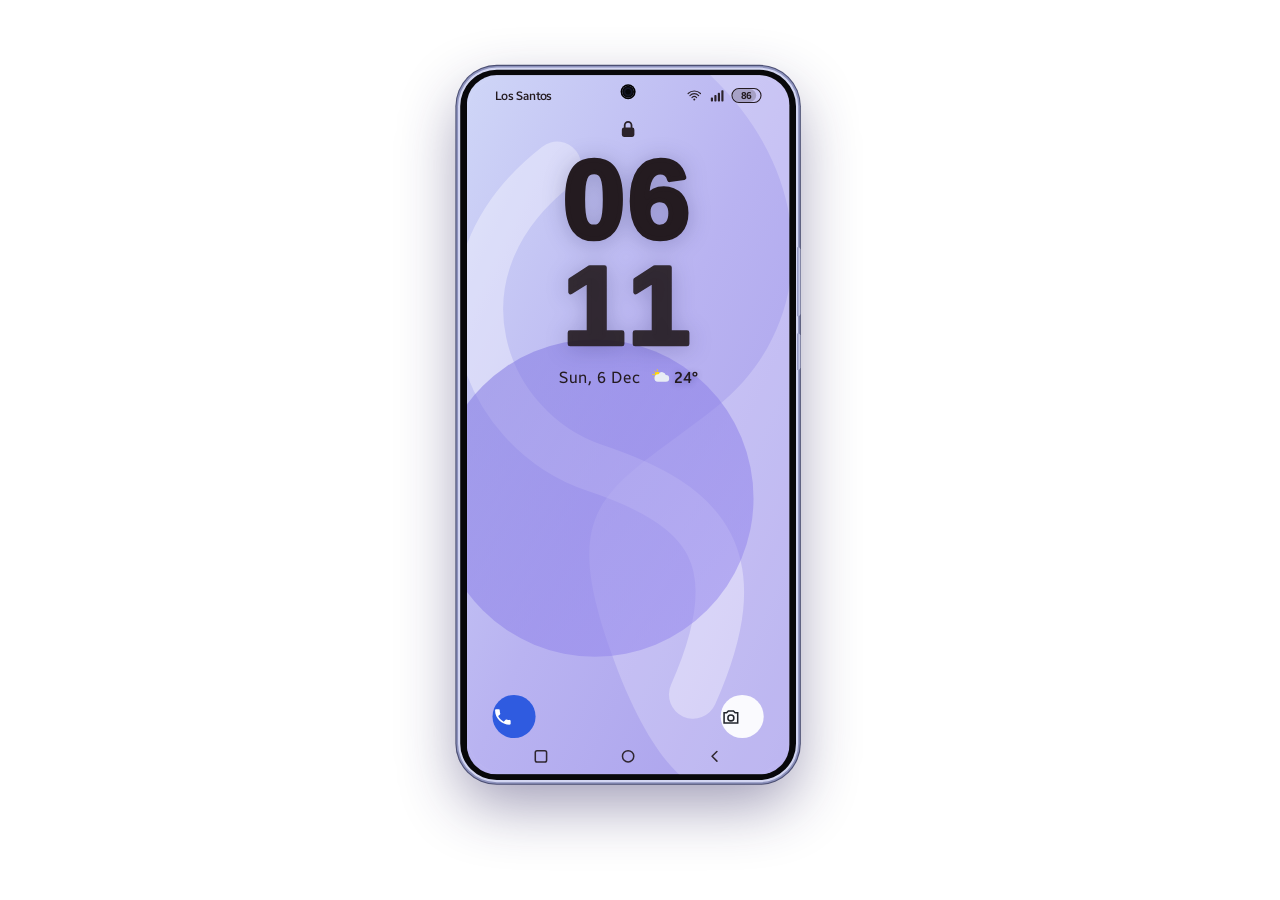
==== commit 8dc2d7d4: "Add files via upload Signed-off-by: Carlodz <benrabahazzedine@gmail.com>" ====
--- a/assets/cphone/index.html
+++ b/assets/cphone/index.html
@@ -6,7 +6,12 @@
 <link rel="stylesheet" href="style.css">
 <link rel="stylesheet" href="camera.css">
 <link rel="stylesheet" href="clock.css">
+<link rel="stylesheet" href="health.css">
 <link rel="stylesheet" href="yasir.css">
+<link rel="stylesheet" href="browser.css">
+<link rel="stylesheet" href="cstore.css">
+<link rel="stylesheet" href="splash.css">
+<link rel="stylesheet" href="discord.css">
 <style>html,body{margin:0;height:100%;overflow:hidden;background:transparent}body{display:block}#phone{position:absolute!important;left:0!important;right:0!important;top:0!important;bottom:0!important;margin:auto!important}</style>
 </head>
 <body>
@@ -21,13 +26,14 @@
       </span>
       <span id="sicons">
         <svg id="bt" class="st-ico hide" viewBox="0 0 24 24" width="13" height="13"><path d="M7 7l10 10-5 5V2l5 5L7 17" fill="none" stroke="currentColor" stroke-width="1.8" stroke-linecap="round" stroke-linejoin="round"/></svg>
-        <svg class="st-ico st-wifi" viewBox="0 0 24 24" width="15" height="15" aria-hidden="true">
+        <svg id="wf" class="st-ico st-wifi" viewBox="0 0 24 24" width="15" height="15" aria-hidden="true">
           <path d="M12 18.5a1.5 1.5 0 1 0 0-3 1.5 1.5 0 0 0 0 3z" fill="currentColor"/>
           <path d="M8.5 14.2a5 5 0 0 1 7 0" fill="none" stroke="currentColor" stroke-width="1.7" stroke-linecap="round"/>
           <path d="M5.5 11.2a9 9 0 0 1 13 0" fill="none" stroke="currentColor" stroke-width="1.7" stroke-linecap="round"/>
           <path d="M2.8 8.2a13 13 0 0 1 18.4 0" fill="none" stroke="currentColor" stroke-width="1.7" stroke-linecap="round"/>
         </svg>
-        <svg class="st-ico st-signal" viewBox="0 0 24 24" width="15" height="15" aria-hidden="true">
+        <svg id="air" class="st-ico hide" viewBox="0 0 24 24" width="15" height="15" aria-hidden="true"><path d="M21 15.5v-2L13.5 9V4.5a1.5 1.5 0 0 0-3 0V9L3 13.5v2l7.5-2.2V18L8.5 19.5V21l3.5-1 3.5 1v-1.5L13.5 18v-4.7z" fill="currentColor"/></svg>
+        <svg id="sg" class="st-ico st-signal" viewBox="0 0 24 24" width="15" height="15" aria-hidden="true">
           <rect x="3" y="14" width="3.2" height="6" rx="1" fill="currentColor"/>
           <rect x="8.2" y="10.5" width="3.2" height="9.5" rx="1" fill="currentColor"/>
           <rect x="13.4" y="7" width="3.2" height="13" rx="1" fill="currentColor"/>
@@ -48,41 +54,38 @@
       </div>
     </div>
 
-    <!-- Home (Samsung One UI style) -->
+    <!-- Home (CPhone One UI style) -->
     <div id="home" class="hidden">
       <div id="home-clock"><b id="hclock">12:45</b><span id="hdate">Sat 3 October</span></div>
       <div id="hw-card" class="hw-glass">
-        <span class="hw-cake"><svg viewBox="0 0 24 24" width="20" height="20" fill="none" stroke="#fff" stroke-width="1.8" stroke-linecap="round" stroke-linejoin="round"><rect x="4" y="11" width="16" height="9" rx="2"/><path d="M4 15c2.7 2 5.3-2 8 0s5.3 2 8 0M12 11V7M12 7c-1-1-1-2 0-3 1 1 1 2 0 3z"/></svg></span>
-        <b id="hw-title">Good evening!</b><span id="hw-sub">Send a message to someone today</span>
+        <span class="hw-cake"><svg viewBox="0 0 40 40" width="30" height="30"><defs><linearGradient id="hwb" x1="0" y1="0" x2="0" y2="1"><stop offset="0" stop-color="#6fd0ff"/><stop offset="1" stop-color="#3b8cff"/></linearGradient></defs><circle cx="20" cy="20" r="19" fill="#eaf4ff"/><path d="M8 24a12 12 0 0 1 24 0z" fill="url(#hwb)"/><path d="M9 29h22M12 33h16" stroke="#9cc7ff" stroke-width="2.4" stroke-linecap="round"/></svg></span>
+        <b id="hw-title">Good morning</b><span id="hw-sub">Get a personalized briefing that changes throughout the day.</span><button type="button" id="hw-brief">Start Now brief</button>
       </div>
       <div id="hw-row">
-        <div id="hw-photo" role="button" aria-label="Photos"></div>
-        <div class="hw-col">
-          <div id="hw-start" class="hw-glass"><span id="hw-start-t">Start</span>
-            <svg viewBox="0 0 60 60" width="46" height="46" aria-hidden="true"><defs><linearGradient id="hwg" x1="0" y1="1" x2="1" y2="0"><stop offset="0" stop-color="#2ee59d"/><stop offset=".5" stop-color="#3d8bff"/><stop offset="1" stop-color="#ff5fa8"/></linearGradient></defs><path d="M10 46V30a20 20 0 0 1 40 0v16" fill="none" stroke="url(#hwg)" stroke-width="9" stroke-linecap="round"/><path d="M22 46V31a8 8 0 0 1 16 0v15" fill="none" stroke="url(#hwg)" stroke-width="7" stroke-linecap="round" opacity=".85"/></svg>
-          </div>
-          <div id="wx-widget">
-            <span class="wx-ico" id="wxico">☀️</span>
-            <div class="wx-mid"><span class="wx-temp" id="wxtemp">--°</span><span class="wx-loc"><svg viewBox="0 0 24 24" width="9" height="9"><path d="M12 21s-7-6.2-7-11a7 7 0 0 1 14 0c0 4.8-7 11-7 11z" fill="currentColor"/></svg><i id="wxloc">Los Santos</i></span></div>
-            <span class="wx-cond" id="wxcond"></span><span class="wx-hl" id="wxhl"></span>
-          </div>
+        <div id="wx-widget">
+          <span class="wx-ico" id="wxico">☀️</span>
+          <div class="wx-mid"><span class="wx-temp" id="wxtemp">--°</span><span class="wx-loc"><i id="wxloc">Los Santos</i></span></div>
+          <span class="wx-cond" id="wxcond"></span><span class="wx-hl" id="wxhl"></span>
         </div>
+        <div id="hw-start" class="hw-glass"><span id="hw-start-t">Start</span>
+          <svg viewBox="0 0 60 60" width="46" height="46" aria-hidden="true"><defs><linearGradient id="hwg" x1="0" y1="1" x2="1" y2="0"><stop offset="0" stop-color="#2ee59d"/><stop offset=".5" stop-color="#3d8bff"/><stop offset="1" stop-color="#ff5fa8"/></linearGradient></defs><path d="M30 52S8 38 8 22a12 12 0 0 1 22-6 12 12 0 0 1 22 6c0 16-22 30-22 30z" fill="none" stroke="url(#hwg)" stroke-width="9" stroke-linejoin="round"/></svg>
+        </div>
+        <div id="hw-photo" hidden></div>
       </div>
-      <div id="hw-care" class="hw-glass2" role="button" aria-label="Device care">
-        <div class="gg" id="gg-b" style="--p:100"><b>100</b></div><div class="gg" style="--p:53"><b>53</b></div><div class="gg" style="--p:15"><b>15</b></div><div class="gg" style="--p:50"><b>50</b></div>
-      </div>
+      <div id="hw-care" hidden><div class="gg" id="gg-b" style="--p:100"><b>100</b></div></div>
       <div id="home-icons"></div>
-      <div id="sam-search" hidden><span class="g"></span><span class="ph">Search</span>
+      <div id="sam-search"><span class="g"></span><span class="ph">Search</span>
         <svg class="mic" viewBox="0 0 24 24" width="18" height="18"><path d="M12 14a3 3 0 0 0 3-3V6a3 3 0 0 0-6 0v5a3 3 0 0 0 3 3z" fill="currentColor"/><path d="M19 11a7 7 0 0 1-14 0M12 18v3" fill="none" stroke="currentColor" stroke-width="1.7" stroke-linecap="round"/></svg>
         <svg class="lens" viewBox="0 0 24 24" width="18" height="18"><circle cx="11" cy="11" r="6.5" fill="none" stroke="currentColor" stroke-width="1.7"/><path d="M16.5 16.5L21 21" stroke="currentColor" stroke-width="1.7" stroke-linecap="round"/></svg>
       </div>
-      <div id="page-dots"><i class="on"></i><i></i><i></i></div>
+      <div id="page-dots" hidden><i class="on"></i></div>
+      <div id="finder"><i>‹</i><span><svg viewBox="0 0 24 24" width="11" height="11"><circle cx="11" cy="11" r="6.5" fill="none" stroke="currentColor" stroke-width="2"/><path d="M16.5 16.5L21 21" stroke="currentColor" stroke-width="2" stroke-linecap="round"/></svg>Finder</span><i>+</i></div>
       <div id="dock"></div>
       <div id="swipe-up-hint"></div>
     </div>
 
     <!-- App drawer (swipe up) -->
-    <!-- Samsung Quick Settings -->
+    <!-- CPhone Quick Settings -->
     <div id="qspanel" class="hidden">
       <div class="qs-top">
         <span class="qs-carrier" id="qs-carrier">Los Santos</span>
@@ -121,13 +124,13 @@
       </div>
       <div id="qs-mcard"></div>
       <div class="qs-bottom">
-        <button type="button" id="qs-modes"><span class="qs-ico"></span> Modes</button>
-        <button type="button" id="qs-smart"><span class="qs-ico"></span> SmartThings<small>Device control</small></button>
+        <button type="button" id="qs-modes"><span class="qs-ico"></span><span class="qs-bt"><b>Modes</b></span></button>
+        <button type="button" id="qs-smart"><span class="qs-ico"></span><span class="qs-bt"><b>SmartThings</b><small>Device control</small></span></button>
       </div>
       <div class="qs-handle"></div>
     </div>
 
-    <!-- Samsung notification shade (live notifications + media card) -->
+    <!-- CPhone notification shade (live notifications + media card) -->
     <div id="ntpanel" class="hidden">
       <div class="nt-top"><span id="nt-carrier">Los Santos</span></div>
       <div class="nt-clock"><b id="nt-time">12:45</b><span id="nt-date">Sat 3 Oct</span></div>
@@ -139,7 +142,7 @@
       <button type="button" id="nt-settings" class="nt-set">Notification settings</button>
     </div>
 
-    <!-- Samsung Recents (task switcher) -->
+    <!-- CPhone Recents (task switcher) -->
     <div id="recents" class="hidden">
       <div class="rc-cards" id="rc-cards"></div>
       <button type="button" id="rc-closeall" class="rc-closeall">Close all</button>
@@ -167,6 +170,11 @@
 <script src="app.js"></script>
 <script src="camera.js"></script>
 <script src="clock.js"></script>
+<script src="health.js"></script>
 <script src="yasir.js"></script>
+<script src="browser.js"></script>
+<script src="cstore.js"></script>
+<script src="splash.js"></script>
+<script src="discord.js"></script>
 </body>
 </html>
--- a/assets/cphone/style.css
+++ b/assets/cphone/style.css
@@ -1,11 +1,11 @@
-/* Samsung Sans (Latin). Arabic etc. fall back to Noto/Roboto/Arial */
-@font-face{font-family:'Samsung Sans';font-weight:100;font-style:normal;src:url('fonts/SamsungSans-Thin.ttf') format('truetype');font-display:block}
-@font-face{font-family:'Samsung Sans';font-weight:300;font-style:normal;src:url('fonts/SamsungSans-Light.ttf') format('truetype');font-display:block}
-@font-face{font-family:'Samsung Sans';font-weight:400;font-style:normal;src:url('fonts/SamsungSans-Regular.ttf') format('truetype');font-display:block}
-@font-face{font-family:'Samsung Sans';font-weight:500;font-style:normal;src:url('fonts/SamsungSans-Medium.ttf') format('truetype');font-display:block}
-@font-face{font-family:'Samsung Sans';font-weight:600 900;font-style:normal;src:url('fonts/SamsungSans-Bold.ttf') format('truetype');font-display:block}
+/* CPhone Sans (Latin). Arabic etc. fall back to Noto/Roboto/Arial */
+@font-face{font-family:'CPhone Sans';font-weight:100;font-style:normal;src:url('fonts/CPhoneSans-Thin.ttf') format('truetype');font-display:block}
+@font-face{font-family:'CPhone Sans';font-weight:300;font-style:normal;src:url('fonts/CPhoneSans-Light.ttf') format('truetype');font-display:block}
+@font-face{font-family:'CPhone Sans';font-weight:400;font-style:normal;src:url('fonts/CPhoneSans-Regular.ttf') format('truetype');font-display:block}
+@font-face{font-family:'CPhone Sans';font-weight:500;font-style:normal;src:url('fonts/CPhoneSans-Medium.ttf') format('truetype');font-display:block}
+@font-face{font-family:'CPhone Sans';font-weight:600 900;font-style:normal;src:url('fonts/CPhoneSans-Bold.ttf') format('truetype');font-display:block}
 *{box-sizing:border-box;margin:0;padding:0;-webkit-tap-highlight-color:transparent}
-html,body{height:100%;background:transparent;overflow:hidden;font-family:'Samsung Sans','Roboto','Noto Sans','Noto Sans Arabic',Arial,sans-serif;user-select:none}
+html,body{height:100%;background:transparent;overflow:hidden;font-family:'CPhone Sans','Roboto','Segoe UI','Noto Sans Arabic','Tahoma',Arial,sans-serif;user-select:none}
 input,textarea,select,button{font-family:inherit}
 /* Hide all scrollbars inside phone NUI */
 #phone,#phone *{scrollbar-width:none!important;-ms-overflow-style:none!important}
@@ -14,7 +14,7 @@
 button{font-family:inherit}
 small{font-size:12px;color:#8e8e93}
 
-/* Samsung A-series frame */
+/* CPhone A-series frame */
 #phone{position:fixed;right:3vw;bottom:1.5vh;width:308px;height:668px;border-radius:28px;border:7px solid #1a1a1a;background:#0d0d0d;box-shadow:0 0 0 1px #333,0 18px 50px rgba(0,0,0,.55)}
 #phone.sam{border-radius:26px}
 #screen{position:relative;width:100%;height:100%;border-radius:20px;overflow:hidden;background:#1c1c1c center/cover no-repeat;color:#fff}
@@ -28,14 +28,14 @@
 #sicons{display:flex;gap:6px;align-items:center}
 .st-ico{display:block;flex:none;opacity:.95}
 .st-ico.hide{display:none!important}
-/* Samsung-style battery pill with % */
+/* CPhone-style battery pill with % */
 .batt-pill{position:relative;min-width:28px;height:14px;padding:0 5px;border-radius:8px;border:1.5px solid currentColor;display:inline-flex;align-items:center;justify-content:center;overflow:hidden;box-sizing:border-box}
 .batt-fill{position:absolute;left:0;top:0;bottom:0;width:100%;background:currentColor;opacity:.22;border-radius:6px;z-index:0}
 .batt-pct{position:relative;z-index:1;font-size:9px;font-weight:700;line-height:1;letter-spacing:-.2px}
 #screen.light #status{color:#111}
 #sam-search .mic,#sam-search .lens{opacity:.8;flex:none;color:#ccc}
 .lk-q svg{display:block}
-/* Samsung 3-button nav */
+/* CPhone 3-button nav */
 #bar.sam-nav,#bar{position:absolute;bottom:0;left:0;right:0;width:100%;height:36px;transform:none;border-radius:0;background:rgba(0,0,0,.55);z-index:40;display:flex;align-items:center;justify-content:space-around;padding:0 28px;backdrop-filter:blur(8px);cursor:default}
 #bar button{background:none;border:0;color:rgba(255,255,255,.92);font-size:16px;line-height:1;padding:8px 16px;cursor:pointer;opacity:.92;display:flex;align-items:center;justify-content:center}
 #bar button svg{display:block}
@@ -53,7 +53,7 @@
 .lk-q{width:48px;height:48px;border-radius:50%;border:0;background:rgba(255,255,255,.18);backdrop-filter:blur(10px);font-size:20px;cursor:pointer;color:#fff}
 .lk-q:active{transform:scale(.92);background:rgba(255,255,255,.28)}
 
-/* ===== Samsung Home ===== */
+/* ===== CPhone Home ===== */
 #home{position:absolute;inset:0;padding:32px 14px 40px;display:flex;flex-direction:column;z-index:5}
 #home.hidden{display:none!important}
 #wx-widget{display:flex;align-items:center;justify-content:space-between;margin:8px 4px 0;padding:12px 16px;border-radius:22px;background:linear-gradient(90deg,#4a90d9 0%,#6eb5f0 55%,#8ec8f5 100%);box-shadow:0 4px 14px rgba(0,0,0,.25);flex:none;cursor:pointer}
@@ -206,7 +206,7 @@
 .sw{direction:ltr}
 #status,.kp,.ck,.cd,.dn,.kact{direction:ltr}
 
-@keyframes shake{0%,100%{transform:translate(0,0)}15%{transform:translate(-3px,1px) rotate(-.6deg)}30%{transform:translate(3px,-1px) rotate(.6deg)}45%{transform:translate(-3px,0)}60%{transform:translate(3px,1px)}75%{transform:translate(-2px,0)}}
+@keyframes shake{0%,100%{transform:scale(var(--ps,1)) translate(0,0)}15%{transform:scale(var(--ps,1)) translate(-3px,1px) rotate(-.6deg)}30%{transform:scale(var(--ps,1)) translate(3px,-1px) rotate(.6deg)}45%{transform:scale(var(--ps,1)) translate(-3px,0)}60%{transform:scale(var(--ps,1)) translate(3px,1px)}75%{transform:scale(var(--ps,1)) translate(-2px,0)}}
 #phone.vib{animation:shake .45s linear infinite}
 
 [dir=rtl] .bk{transform:scaleX(-1)}
@@ -241,7 +241,7 @@
 .eq.on i{animation:eq .8s ease-in-out infinite}.eq.on i:nth-child(2){animation-delay:.2s}.eq.on i:nth-child(3){animation-delay:.4s}
 @keyframes eq{0%,100%{height:3px}50%{height:14px}}
 
-/* ===== shared YouTube player ===== */
+/* ===== shared CTube player ===== */
 #ytbox{position:fixed;z-index:5;border-radius:10px;overflow:hidden;background:#000}
 #ytbox iframe{width:100%;height:100%;border:0;display:block}
 .scr{flex:1;min-height:0;overflow-y:auto;scrollbar-width:none}.scr::-webkit-scrollbar{display:none}
@@ -260,7 +260,7 @@
 .ctl{display:flex;align-items:center;gap:26px;margin-top:6px}.ctl button{font-size:26px}
 .ctl .big{width:58px;height:58px;border-radius:50%;background:#ff375f;color:#fff;font-size:24px}
 
-/* ===== YouTube ===== */
+/* ===== CTube ===== */
 .vc{margin-bottom:12px;cursor:pointer}
 .vt{aspect-ratio:16/9;background:#222;border-radius:10px;overflow:hidden}.vt img{width:100%;height:100%;object-fit:cover;display:block}
 .vm{padding:6px 2px;display:flex;flex-direction:column;gap:2px;font-size:13px}
@@ -312,7 +312,7 @@
 [dir=rtl] .bnum{direction:ltr}
 .dk .mini2{background:#1c1c1e}
 
-/* ================= Music (Samsung-style dark player) ================= */
+/* ================= Music (CPhone-style dark player) ================= */
 #app.mus{background:linear-gradient(180deg,#050505 0%,#0a090c 45%,#1a1424 80%,#26333a 100%);color:#fff}
 .mus small{color:#9a9aa2}
 .mus .body{padding:4px 14px 18px}
@@ -412,14 +412,13 @@
 .cdl div{display:flex;justify-content:space-between;align-items:center;padding:11px 0;border-bottom:.5px solid #2a2a2c;font-size:14px}
 .cdl div:last-child{border-bottom:0}.cdl small{color:#8b8b90}.cdl b{font-weight:600;direction:ltr}
 
-/* ================= YouTube (dark app style) ================= */
+/* ================= CTube (dark app style) ================= */
 #app.yt{background:#0f0f0f;color:#fff}
 .yt small{color:#aaa}
 .ytb{background:#0f0f0f}
 .yh{display:flex;justify-content:space-between;align-items:center;padding:4px 12px 8px;flex:none}
 .ylg{display:flex;align-items:center;gap:4px}.ylg b{font-size:19px;letter-spacing:-1px;font-weight:700}
 .yhi{display:flex;gap:12px;align-items:center}.yhi>span,.yhi button{position:relative;display:flex;background:none;border:0;color:#fff;cursor:pointer;padding:0}
-.yreg-btn{font-size:11px;font-weight:700;padding:4px 8px!important;border-radius:10px;background:rgba(255,255,255,.12)!important;letter-spacing:.5px}
 .yhi>span::after{content:'9+';position:absolute;top:-7px;left:11px;background:#e11;color:#fff;font-size:8px;font-weight:700;border-radius:8px;padding:1px 4px}
 .yc{cursor:pointer;margin-bottom:14px}
 .yth{aspect-ratio:16/9;background:#222;overflow:hidden}.yth img{width:100%;height:100%;object-fit:cover;display:block}
@@ -500,7 +499,7 @@
 .ph .pf{flex:1;min-height:0;display:flex;align-items:center;justify-content:center}
 .ph .pf img{width:100%;max-height:100%;object-fit:contain;border-radius:0}
 
-/* ================= Phone (Samsung dialer style) ================= */
+/* ================= Phone (CPhone dialer style) ================= */
 #app.pho{background:#000;color:#fff}
 .pho small{color:#9a9aa0}
 .pth{--k:0;flex:none;position:relative;height:calc(128px - 78px*var(--k));display:flex;flex-direction:column;justify-content:flex-start;align-items:center;padding:0 14px}
@@ -726,7 +725,7 @@
 #phone.dk #app.tt .ttsrh input{background:#f1f1f2;color:#161823;border:0}
 #phone.dk #app.tt.tt-edit:not(.dark){background:#f1f1f2}
 
-/* ===== Weather (Samsung style) ===== */
+/* ===== Weather (CPhone style) ===== */
 #app.wxa{padding-top:0;color:#fff;background:linear-gradient(180deg,#2f86ee 0%,#6db7f2 34%,#5fb3a8 60%,#3a86e6 100%)}
 #app.wxa[data-sky=night]{background:linear-gradient(180deg,#0a1130 0%,#1b2352 38%,#2b3a67 62%,#16204a 100%)}
 #app.wxa[data-sky=grey]{background:linear-gradient(180deg,#4b5668 0%,#8794a4 38%,#6d8690 62%,#475872 100%)}
@@ -1050,7 +1049,7 @@
 .ig-url-toggle{margin-top:4px}
 .ig-new input.hidden{display:none}
 
-/* ===== Samsung Recents (task switcher) ===== */
+/* ===== CPhone Recents (task switcher) ===== */
 #recents{position:absolute;inset:0;z-index:32;display:flex;flex-direction:column;align-items:center;
   background:rgba(0,0,0,.45);backdrop-filter:blur(28px);-webkit-backdrop-filter:blur(28px);
   padding:36px 16px 48px;opacity:0;pointer-events:none;transition:opacity .25s ease}
@@ -1088,7 +1087,7 @@
 .wx-ico{display:flex;align-items:center;font-size:0}
 .wx-ico .wx-svg{width:26px;height:26px;display:block}
 
-/* ===== Samsung Quick Settings ===== */
+/* ===== CPhone Quick Settings ===== */
 #qspanel{position:absolute;inset:0;z-index:35;display:flex;flex-direction:column;padding:28px 12px 40px;
   background:rgba(30,30,32,.55);backdrop-filter:blur(28px);-webkit-backdrop-filter:blur(28px);
   color:#fff;transform:translateY(-105%);transition:transform .32s cubic-bezier(.2,.8,.2,1);overflow-y:auto;scrollbar-width:none!important}
@@ -1139,7 +1138,7 @@
 .qs-bottom .qs-ico{width:32px;height:32px;border-radius:50%;background:rgba(255,255,255,.18);display:flex;align-items:center;justify-content:center;flex:none}
 .qs-handle{width:36px;height:4px;border-radius:2px;background:rgba(255,255,255,.35);margin:14px auto 0;flex:none}
 
-/* ===== Samsung Settings ===== */
+/* ===== CPhone Settings ===== */
 #app.ssam,#app.ssam .body{background:#000!important;color:#fff}
 .ss-wrap{padding:8px 12px 28px;overflow-y:auto;height:100%;scrollbar-width:none!important;-ms-overflow-style:none}
 .ss-wrap::-webkit-scrollbar{display:none!important;width:0!important;height:0!important}
@@ -1166,7 +1165,7 @@
 #app,#app .body,.ss-wrap,#qspanel,#drawer,#dr-grid{scrollbar-width:none!important;-ms-overflow-style:none}
 #app::-webkit-scrollbar,#app .body::-webkit-scrollbar,.ss-wrap::-webkit-scrollbar,#qspanel::-webkit-scrollbar,#drawer::-webkit-scrollbar,#dr-grid::-webkit-scrollbar{display:none!important;width:0!important;height:0!important}
 
-/* Samsung settings subpages */
+/* CPhone settings subpages */
 .ss-subhead{display:flex;align-items:center;gap:8px;padding:8px 0 14px;position:sticky;top:0;background:#000;z-index:2}
 .ss-subhead h2{flex:1;font-size:20px;font-weight:600;margin:0}
 .ss-back{background:none;border:0;color:#fff;font-size:28px;line-height:1;padding:4px 8px 4px 0;cursor:pointer}
@@ -1218,7 +1217,7 @@
 .ic.gic{width:34px;height:34px;border-radius:9px;background:linear-gradient(#ffb340,#ff7a00)}
 .ic.gic svg{display:block}
 
-/* ===== Samsung Galaxy S21 Ultra look ===== */
+/* ===== CPhone Galaxy S21 Ultra look ===== */
 #phone,#phone.sam{width:310px;height:676px;border-radius:40px;border:4px solid #0b0b0c;background:#000;
   box-shadow:0 0 0 1.5px #7a7a80,0 0 0 3px #26262a,0 0 0 4px #5b5b61,0 22px 60px rgba(0,0,0,.6)}
 #phone::before,#phone::after{content:'';position:absolute;right:-8px;width:4px;border-radius:0 3px 3px 0;background:linear-gradient(90deg,#4a4a50,#8a8a90);pointer-events:none}
@@ -1265,7 +1264,7 @@
 .ig-new-preview .ig-play{position:absolute;width:44px;height:44px;border-radius:50%;background:rgba(0,0,0,.5);color:#fff;font-size:18px;display:flex;align-items:center;justify-content:center;padding-left:3px}
 @keyframes cblink{50%{opacity:.25}}
 
-/* ================= YouTube: avatars, Shorts viewer, channel profile ================= */
+/* ================= CTube: avatars, Shorts viewer, channel profile ================= */
 .yav{overflow:hidden}.yav img{width:100%;height:100%;object-fit:cover;display:block}
 .ynav button.so{opacity:.7}.ynav button.yplus{opacity:1}
 button.ysub{height:28px;border-radius:14px;padding:0 12px;border:0;background:#fff;color:#000;font-size:12px;font-weight:600;cursor:pointer;flex:none}
@@ -1401,7 +1400,7 @@
 
 /* ===== Dynamic Island removed: punch-hole only ===== */
 #notch,#notch.mini,#notch.big{width:14px!important;height:14px!important;border-radius:50%!important;top:10px!important;padding:0!important}
-/* ===== Samsung media card ===== */
+/* ===== CPhone media card ===== */
 #qs-mcard{margin-bottom:8px;flex:none}
 .mcard{position:relative;border-radius:30px;overflow:hidden;color:#fff;background:#2b1a36;min-height:150px;cursor:pointer}
 .mcard.empty{min-height:0;background:transparent;display:flex;gap:8px;cursor:default}
@@ -1465,7 +1464,7 @@
 .qs-carrier{display:none}
 .qs-act{width:40px;height:40px;font-size:19px}
 
-/* ===== Gemini look ===== */
+/* ===== Cminai look ===== */
 #app.gpt,.gptb{background:#131314}
 .gptitle{display:flex;align-items:center;gap:4px;font-size:19px;font-weight:500;color:#e3e3e3;padding-left:4px}
 .gptitle b{font-weight:500}
@@ -1505,7 +1504,7 @@
 /* back chevron / header buttons: neutral like One UI, not iOS blue */
 #app:not(.dark) .hdr button{color:#222}
 #app.dark .hdr button,.dk #app .hdr button{color:#fff}
-/* Samsung Calculator: text keys on a dark panel, blue operators, filled equals */
+/* CPhone Calculator: text keys on a dark panel, blue operators, filled equals */
 .cd{font-weight:300;font-size:56px;padding:34px 16px 14px}
 .ck{background:#1b1b1d;border-radius:26px 26px 0 0;padding:14px 8px 10px;margin:0 -12px;gap:4px}
 .ck button,.ck .fn,.ck .op{background:transparent!important;color:#fff;height:56px;border-radius:50%;font-size:25px;font-weight:300}
@@ -1693,6 +1692,511 @@
 #screen:not(.wp-light) #page-dots i{background:rgba(255,255,255,.4)}
 #screen:not(.wp-light) #page-dots i.on{background:#fff}
 
-/* YouTube expand button */
+/* CTube expand button */
 #ytfs{position:fixed;z-index:9998;width:30px;height:30px;border-radius:15px;border:0;background:rgba(0,0,0,.55);display:none;align-items:center;justify-content:center;cursor:pointer;padding:0}
 #ytfs:active{background:rgba(0,0,0,.8)}
+
+/* ---- CTube "You" tab ---- */
+.yuh .yacc{display:flex;align-items:center;gap:6px;height:34px;padding:0 14px;border:1px solid #3f3f3f;border-radius:18px;background:none;color:#fff;font-size:13px;font-weight:500;cursor:pointer}
+.yyou{padding-bottom:12px}
+.yprof{display:flex;align-items:center;gap:14px;padding:14px 14px 4px}
+.yprav{width:72px;height:72px;border-radius:50%;flex:none;display:flex;align-items:center;justify-content:center;font-size:30px;font-weight:600;color:#fff}
+.yprn{display:flex;flex-direction:column;gap:3px;min-width:0}.yprn b{font-size:24px;font-weight:700;white-space:nowrap;overflow:hidden;text-overflow:ellipsis}.yprn small{font-size:14px}
+.yprb{display:flex;gap:10px;padding:14px 14px 4px}
+.yprb button{flex:1;height:38px;border-radius:19px;font-size:13.5px;font-weight:500;cursor:pointer}
+.yb1{background:#f1f1f1;color:#0f0f0f;border:0}.yb2{background:none;color:#fff;border:1px solid #3f3f3f}
+.ysec{display:flex;align-items:center;gap:6px;padding:18px 14px 10px}.ysec b{font-size:19px;font-weight:700}.ysec span{display:flex;transform:rotate(-90deg);color:#fff}
+.yhrow{display:flex;gap:10px;overflow-x:auto;padding:0 14px;scrollbar-width:none}.yhrow::-webkit-scrollbar{display:none}
+.yhc2{flex:none;width:150px;cursor:pointer;display:flex;flex-direction:column;gap:3px}
+.yhc2t{aspect-ratio:16/9;border-radius:10px;background:#222 center/cover;position:relative;overflow:hidden}
+.yshb{position:absolute;right:6px;bottom:6px;width:26px;height:26px;border-radius:50%;background:rgba(0,0,0,.65);display:flex;align-items:center;justify-content:center;color:#fff}
+.yhc2 b{font-size:13px;font-weight:500;margin-top:5px;display:-webkit-box;-webkit-line-clamp:2;-webkit-box-orient:vertical;overflow:hidden;line-height:1.3}
+.yhc2 small{font-size:11.5px;white-space:nowrap;overflow:hidden;text-overflow:ellipsis}
+.ychips{display:flex;gap:8px;padding:0 14px 12px}
+.ych{display:flex;align-items:center;gap:6px;height:32px;padding:0 14px;border:0;border-radius:9px;background:#272727;color:#fff;font-size:13px;font-weight:500;cursor:pointer}
+.ypl{display:flex;align-items:center;gap:14px;padding:8px 14px;cursor:pointer}
+.ypt{width:120px;aspect-ratio:16/9;border-radius:10px;background:#222 center/cover;position:relative;flex:none;display:flex;align-items:flex-end;justify-content:flex-end}
+.ypi{margin:6px;width:26px;height:26px;border-radius:50%;background:rgba(0,0,0,.65);display:flex;align-items:center;justify-content:center;color:#fff}
+.ypm{flex:1;min-width:0;display:flex;flex-direction:column;gap:3px}.ypm b{font-size:17px;font-weight:600}.ypm small{font-size:13px}
+.ypd{display:flex;color:#fff}
+
+/* ---- InPic stories ---- */
+.ig-av.ring.seen{background:#4a4a4a}
+.ig-sv,.ig-sa{background:#0a0d12!important}
+.sv{display:flex;flex-direction:column;height:100%;min-height:0}
+.sv-stage{position:relative;flex:1;min-height:0;margin:6px 0 0;border-radius:14px;overflow:hidden;background:#111}
+.sv-media,.sv-media img{width:100%;height:100%;object-fit:cover;display:block}
+.sv-top{position:absolute;left:0;right:0;top:0;padding:8px 10px 24px;background:linear-gradient(rgba(0,0,0,.55),transparent);z-index:3}
+.sv-bars{display:flex;gap:3px;margin-bottom:10px}
+.sv-bars i{flex:1;height:2px;background:rgba(255,255,255,.35);border-radius:2px;overflow:hidden;display:block}
+.sv-bars b{display:block;height:100%;background:#fff}
+.sv-hd{display:flex;align-items:center;gap:9px}
+.sv-who{flex:1;min-width:0;display:flex;flex-wrap:wrap;align-items:baseline;gap:0 7px}
+.sv-who b{font-size:14px;font-weight:600;color:#fff}.sv-who small{font-size:12px;color:#d0d0d0}
+.sv-mus{flex-basis:100%;display:flex;align-items:center;gap:4px;font-size:12px;color:#fff;font-weight:500}
+.sv-hd button{background:none;border:0;color:#fff;padding:4px;cursor:pointer;display:flex}
+.sv-z{position:absolute;top:70px;bottom:0;z-index:2;cursor:pointer}.sv-z.l{left:0;width:30%}.sv-z.r{right:0;width:70%}
+.sv-cap{position:absolute;left:12px;right:12px;bottom:18px;z-index:3;text-align:center;color:#fff;font-size:15px;font-weight:500;padding:8px 12px;background:rgba(0,0,0,.45);border-radius:10px}
+.sv-bar{display:flex;align-items:center;gap:12px;padding:10px 12px 16px;flex:none}
+.sv-bar input{flex:1;min-width:0;height:44px;border-radius:22px;border:1px solid #5a5a5a;background:none;color:#fff;padding:0 16px;font-size:14px;outline:0}
+.sv-bar button{background:none;border:0;color:#fff;display:flex;cursor:pointer;padding:2px}
+.sv-bar #svlk.on{color:#ff3040}.sv-bar #svlk.on svg{fill:#ff3040}
+.sv-me{display:flex;align-items:center;gap:8px;color:#a8a8a8;font-size:13px}
+.sc-bar .sc-go{background:#0095f6;color:#fff;border-radius:22px;height:44px;padding:0 18px;font-size:14px;font-weight:600;white-space:nowrap}
+.sa{display:flex;flex-direction:column;height:100%;overflow-y:auto;scrollbar-width:none}.sa::-webkit-scrollbar{display:none}
+.sa-hd{display:flex;align-items:center;justify-content:space-between;padding:12px 14px 14px;flex:none}
+.sa-hd b{font-size:19px;font-weight:600}.sa-hd button{background:none;border:0;color:#fff;display:flex;cursor:pointer}
+.sa-tiles{display:flex;gap:8px;padding:0 12px 14px}
+.sa-t{flex:1;height:84px;border-radius:12px;border:1px solid #23262b;background:#0f1216;color:#fff;display:flex;flex-direction:column;align-items:center;justify-content:center;gap:8px;font-size:13px;cursor:pointer}
+.sa-t.on{border-color:#0095f6}
+.sa-music{padding:0 12px 10px}.sa-music input{width:100%;height:40px;border-radius:10px;border:1px solid #2a2e35;background:#0f1216;color:#fff;padding:0 12px;font-size:14px;box-sizing:border-box}
+.sa-rh{display:flex;align-items:center;justify-content:space-between;padding:6px 14px 12px}
+.sa-rh b{display:flex;align-items:center;gap:6px;font-size:20px;font-weight:600}
+.sa-rh button{display:flex;align-items:center;gap:7px;height:38px;padding:0 16px;border:0;border-radius:19px;background:#1d2127;color:#fff;font-size:14px;font-weight:600;cursor:pointer}
+.sa-grid{display:grid;grid-template-columns:repeat(3,1fr);gap:2px;flex:none}
+.sa-cam,.sa-ph{aspect-ratio:3/4;border:0;background:#181b1f center/cover;color:#fff;display:flex;flex-direction:column;align-items:center;justify-content:center;gap:6px;cursor:pointer;padding:0}
+.sa-cam small{font-size:12px}
+.sa-gw{position:relative;flex:1;min-height:380px}
+.sa-empty{position:absolute;left:0;right:0;top:40%;text-align:center;color:#fff;font-size:15px;margin:0;pointer-events:none}
+
+.sa-t .sa-th{width:34px;height:34px;border-radius:8px;object-fit:cover}
+.sa-t span{max-width:90%;white-space:nowrap;overflow:hidden;text-overflow:ellipsis}
+.msheet{position:absolute;left:0;right:0;bottom:0;top:84px;background:#1a1d21;border-radius:24px 24px 0 0;z-index:30;display:flex;flex-direction:column;box-shadow:0 -10px 30px rgba(0,0,0,.5)}
+.ms-grip{display:flex;justify-content:center;padding:12px 0 10px;cursor:pointer;flex:none}.ms-grip i{width:44px;height:4px;border-radius:2px;background:#8a8d91;display:block}
+.ms-s{display:flex;align-items:center;gap:10px;margin:6px 14px 12px;height:44px;padding:0 14px;border-radius:12px;background:#2a2e33;color:#9aa0a6;flex:none}
+.ms-s input{flex:1;min-width:0;background:none;border:0;outline:0;color:#fff;font-size:16px}
+.ms-ch{display:flex;gap:8px;padding:0 14px 12px;flex:none;overflow-x:auto;scrollbar-width:none}.ms-ch::-webkit-scrollbar{display:none}
+.ms-ch button{flex:none;height:36px;padding:0 18px;border:0;border-radius:18px;background:#2a2e33;color:#fff;font-size:15px;font-weight:500;cursor:pointer}
+.ms-ch button.on{background:#fff;color:#111}
+.ms-list{flex:1;min-height:0;overflow-y:auto;padding:0 14px 14px;scrollbar-width:none}.ms-list::-webkit-scrollbar{display:none}
+.ms-r{display:flex;align-items:center;gap:14px;padding:7px 0;cursor:pointer}
+.ms-r img{width:54px;height:54px;border-radius:8px;object-fit:cover;flex:none;background:#2a2e33}
+.ms-m{flex:1;min-width:0;display:flex;flex-direction:column;gap:3px}
+.ms-m b{font-size:16px;font-weight:600;white-space:nowrap;overflow:hidden;text-overflow:ellipsis}
+.ms-m small{font-size:14px;color:#a8adb3;white-space:nowrap;overflow:hidden;text-overflow:ellipsis}
+.ms-bm{background:none;border:0;color:#fff;display:flex;padding:4px;cursor:pointer}
+.ms-e{text-align:center;color:#a8adb3;font-size:14px;margin:30px 0}
+
+
+/* ===================================================================
+   CPhone Galaxy S26 Ultra  (v16)
+   Body 78.1 x 163.6 mm, display 6.9" flat Dynamic AMOLED 2X, 1440x3120, 19.5:9
+   Screen = 302 x 654 css px  (ratio 2.166)   Body = 320 x 672 css px (bezel 9px)
+   The whole phone is scaled to the game window with --ps (set from app.js)
+   =================================================================== */
+:root{--ps:1}
+#phone,#phone.sam{
+  width:320px;height:672px;border-radius:46px;border:9px solid #070708;background:#000;
+  right:3vw;bottom:2vh;
+  transform:scale(var(--ps));transform-origin:100% 100%;
+  box-shadow:0 0 0 1px #9a9ca2,0 0 0 2.5px #2c2d31,0 0 0 3.5px #6b6d73,0 26px 70px rgba(0,0,0,.65);
+  contain:layout style;
+}
+#phone::before,#phone::after{right:-14px;width:4px;border-radius:0 3px 3px 0;background:linear-gradient(90deg,#3d3f44,#8e9096)}
+#phone::before{top:176px;height:84px}   /* volume rocker */
+#phone::after{top:286px;height:44px}    /* power key */
+#screen{border-radius:37px}
+/* S26 Ultra display is flat: no curved-edge glow */
+#screen::after{box-shadow:inset 0 0 0 1px rgba(255,255,255,.04)}
+#notch,#notch.mini,#notch.big{width:12px!important;height:12px!important;top:11px!important;border-radius:50%!important}
+
+/* ===== v16: apps must never be wider than the screen ===== */
+#app,#app>.body,#app>.view,#app .body.full{min-width:0;max-width:100%}
+.mp-body,#app.mp .body.mp-body{min-width:0!important;width:100%!important;max-width:100%!important}
+.mp-chips{min-width:0;max-width:100%;overflow-x:auto;flex-wrap:nowrap}
+
+/* Maps reuses the class name "mp" of the music player: neutralise the player's layout rules on the Maps app */
+#app.mp{padding:0 0 36px!important;align-items:stretch!important;text-align:start!important;height:auto!important}
+#app.mp .mp-search-bar{margin:36px 10px 0!important}
+/* FlecaBank bottom bar must sit above the CPhone navigation bar (36px) */
+.bnav{bottom:44px!important}
+
+/* Quick Settings bottom row: two equal columns, two-line label like One UI */
+.qs-bottom{grid-template-columns:minmax(0,1fr) minmax(0,1fr)}
+.qs-bottom button{min-width:0;overflow:hidden}
+.qs-bottom .qs-bt{display:flex;flex-direction:column;min-width:0;line-height:1.25}
+.qs-bottom .qs-bt b{font-weight:500;font-size:13px;white-space:nowrap;overflow:hidden;text-overflow:ellipsis}
+.qs-bottom .qs-bt small{white-space:nowrap;overflow:hidden;text-overflow:ellipsis}
+
+/* ===================================================================
+   Garage + Services redesign (matches FlecaBank dark style)
+   =================================================================== */
+#app.grg,#app.svc{background:radial-gradient(120% 60% at 50% -10%,#241406 0,#000 55%);color:#fff}
+#app.svc{background:radial-gradient(120% 60% at 50% -10%,#07182e 0,#000 55%)}
+#app.grg .hdr b,#app.svc .hdr b{font-size:18px;font-weight:700;letter-spacing:.2px}
+#app.grg .body,#app.svc .body{padding:6px 14px 30px}
+.grgw,.svw{display:flex;flex-direction:column;gap:12px}
+.grg-h{font-size:15px;font-weight:600;margin:6px 2px 0}
+.empty{color:#8b8b90}
+
+/* hero tiles */
+.grg-hero,.svc-hero{position:relative;overflow:hidden;display:flex;align-items:center;justify-content:space-between;padding:16px 18px;border-radius:22px;border:1px solid rgba(255,255,255,.08)}
+.grg-hero{background:linear-gradient(135deg,#ff9f0a 0,#ff6a00 100%);box-shadow:0 10px 26px rgba(255,122,0,.28)}
+.svc-hero{background:linear-gradient(135deg,#3a9bff 0,#1c4fd8 100%);box-shadow:0 10px 26px rgba(10,100,255,.28)}
+.grg-hero small,.svc-hero small{display:block;font-size:12px;opacity:.85;color:#fff}
+.grg-hero b,.svc-hero b{display:block;font-size:38px;font-weight:800;line-height:1.1;margin-top:2px}
+.grg-hi,.svc-hi{opacity:.92;color:#fff;display:flex}
+.grg-hi svg{filter:drop-shadow(0 4px 8px rgba(0,0,0,.25))}
+.grg-hero::after,.svc-hero::after{content:'';position:absolute;width:130px;height:130px;border-radius:50%;background:rgba(255,255,255,.12);inset-inline-end:-30px;top:-40px}
+
+/* filter chips */
+.grg-chips{display:flex;gap:8px;overflow-x:auto;scrollbar-width:none;padding:2px 0}
+.grg-chips::-webkit-scrollbar{display:none}
+.grg-chips button{flex:none;display:flex;align-items:center;gap:6px;height:32px;padding:0 12px;border-radius:16px;border:1px solid #2c2c2e;background:#1d1d1f;color:#d8d8dc;font-size:13px;cursor:pointer;white-space:nowrap}
+.grg-chips button em{font-style:normal;font-size:11px;background:rgba(255,255,255,.1);border-radius:9px;padding:1px 6px}
+.grg-chips button.on{background:#fff;color:#000;border-color:#fff;font-weight:600}
+.grg-chips button.on em{background:rgba(0,0,0,.12)}
+
+/* vehicle cards */
+.grg-list,.svc-list{display:flex;flex-direction:column;gap:10px}
+.gcar{background:#1d1d1f;border:1px solid #2a2a2c;border-radius:20px;padding:12px;cursor:pointer;transition:transform .15s,background .15s}
+.gcar:active{transform:scale(.975);background:#242427}
+.gc-top{display:flex;align-items:center;gap:10px}
+.gc-ic{width:46px;height:46px;flex:none;border-radius:14px;display:flex;align-items:center;justify-content:center;color:#fff;background:linear-gradient(145deg,#ffb340,#ff7a00);box-shadow:0 4px 12px rgba(255,122,0,.35)}
+.gc-ic svg{filter:drop-shadow(0 1px 2px rgba(0,0,0,.3))}
+.gc-nm{flex:1;min-width:0;display:flex;flex-direction:column;gap:2px}
+.gc-nm b{font-size:15px;font-weight:600;white-space:nowrap;overflow:hidden;text-overflow:ellipsis}
+.gc-nm small{display:flex;align-items:center;gap:4px;color:#8b8b90;font-size:12px;min-width:0}
+.gc-nm small span{white-space:nowrap;overflow:hidden;text-overflow:ellipsis}
+.gc-nm small svg{flex:none}
+.gst{display:inline-flex;align-items:center;gap:5px;font-size:11px;font-weight:600;padding:4px 9px;border-radius:12px;white-space:nowrap}
+.gst i{width:6px;height:6px;border-radius:50%;background:currentColor}
+.gst.s1{background:rgba(48,209,88,.16);color:#4cdb7a}
+.gst.s0{background:rgba(255,179,64,.16);color:#ffb340}
+.gst.s2{background:rgba(255,69,58,.16);color:#ff6a60}
+.gc-bt{display:flex;align-items:center;justify-content:space-between;gap:10px;margin-top:12px}
+.gc-mini{display:flex;gap:8px;flex:1;max-width:150px}
+.gc-mini>div{flex:1;display:flex;flex-direction:column;gap:3px;align-items:stretch}
+.gc-mini i{display:block;height:4px;border-radius:2px;background:#333;overflow:hidden}
+.gc-mini u{display:block;height:100%;border-radius:2px}
+.gc-mini small{font-size:9px;color:#8b8b90;text-align:center}
+
+/* license plate */
+.plate{display:inline-block;direction:ltr;font-family:ui-monospace,Menlo,Consolas,monospace;font-weight:700;font-size:12px;letter-spacing:1.5px;color:#111;background:linear-gradient(#fffbea,#f3e7b0);border:1.5px solid #1b1b1b;border-radius:6px;padding:3px 9px;box-shadow:inset 0 0 0 1px rgba(0,0,0,.08)}
+.plate.big{font-size:17px;padding:5px 16px;border-radius:8px;align-self:center}
+
+/* vehicle detail */
+.grg-card{position:relative;overflow:hidden;display:flex;flex-direction:column;align-items:center;gap:10px;padding:20px 14px 16px;background:linear-gradient(160deg,#2a1b0c,#161617 60%);border:1px solid #2f2f32;border-radius:26px}
+.grg-glow{position:absolute;width:200px;height:200px;border-radius:50%;background:radial-gradient(circle,rgba(255,138,26,.45),transparent 65%);top:-60px;left:50%;transform:translateX(-50%);pointer-events:none}
+.grg-car{position:relative;color:#fff;display:flex;filter:drop-shadow(0 8px 14px rgba(0,0,0,.5))}
+.grg-t{position:relative;display:flex;flex-direction:column;align-items:center;gap:6px}
+.grg-t b{font-size:19px;font-weight:700;text-align:center}
+.grg-info{background:#1d1d1f;border-radius:16px;padding:12px 14px;border:1px solid #2a2a2c}
+.grg-info>div{display:flex;align-items:center;gap:8px;color:#ff9f0a}
+.grg-info small{color:#8b8b90;font-size:12px;flex:1}
+.grg-info b{color:#fff;font-size:14px;font-weight:600}
+.grg-rings{display:grid;grid-template-columns:repeat(3,1fr);gap:8px}
+.grg-ring{display:flex;flex-direction:column;align-items:center;gap:7px;background:#1d1d1f;border:1px solid #2a2a2c;border-radius:18px;padding:14px 4px 10px}
+.grg-ring>div{position:relative;width:62px;height:62px;border-radius:50%;background:conic-gradient(var(--c) calc(var(--p)*1%),#333 0);display:flex;align-items:center;justify-content:center}
+.grg-ring>div::before{content:'';position:absolute;inset:6px;border-radius:50%;background:#1d1d1f}
+.grg-ring b{position:relative;font-size:15px;font-weight:700}
+.grg-ring b small{font-size:9px;color:#8b8b90;margin-inline-start:1px}
+.grg-ring span{font-size:12px;color:#c7c7cc}
+.grg-acts{display:flex;flex-direction:column;gap:9px;margin-top:2px}
+.gbtn{display:flex;align-items:center;justify-content:center;gap:8px;height:46px;border:0;border-radius:23px;background:#fff;color:#000;font-size:15px;font-weight:600;cursor:pointer}
+.gbtn.green{background:linear-gradient(135deg,#34d36a,#1fa84a);color:#fff}
+.gbtn:active{transform:scale(.97)}
+.grg-note{text-align:center;color:#8b8b90;font-size:13px;line-height:1.5;padding:4px 8px}
+.grg-note.red{color:#ff8a82;background:rgba(255,69,58,.1);border-radius:14px;padding:12px}
+
+/* services */
+.svc-search{display:flex;align-items:center;gap:8px;height:40px;padding:0 14px;border-radius:20px;background:#1d1d1f;border:1px solid #2a2a2c;color:#8b8b90}
+.svc-search input{flex:1;min-width:0;background:transparent;border:0;outline:0;color:#fff;font-size:14px;height:auto;padding:0}
+.svc-search input::placeholder{color:#6e6e73}
+.svi{display:flex;align-items:center;gap:11px;background:#1d1d1f;border:1px solid #2a2a2c;border-radius:20px;padding:11px 12px}
+.svi-ic{width:46px;height:46px;flex:none;border-radius:15px;display:flex;align-items:center;justify-content:center;color:#fff;box-shadow:0 4px 12px rgba(0,0,0,.35)}
+.svi .rc b{font-size:15px;font-weight:600;white-space:nowrap;overflow:hidden;text-overflow:ellipsis}
+.svi .rc small{display:flex;align-items:center;gap:6px;font-size:12px;color:#8b8b90;margin-top:3px}
+.svi .rc small i{width:7px;height:7px;border-radius:50%;background:#555;flex:none}
+.svi .rc small.up{color:#4cdb7a}.svi .rc small.up i{background:#30d158;box-shadow:0 0 6px #30d158}
+.sbtn{flex:none;height:32px;padding:0 16px;border:0;border-radius:16px;background:#0a84ff;color:#fff;font-size:13px;font-weight:600;cursor:pointer;white-space:nowrap}
+.sbtn:active{transform:scale(.94)}
+.sbtn.dim{background:#2c2c2e;color:#c7c7cc}
+.sbtn.ok{background:#30d158;color:#fff}
+.sbtn:disabled{opacity:.8}
+
+/* ---- Services: staff list / employee ---- */
+.svi[data-s],.svi.stf{cursor:pointer}.svi[data-s]:active,.svi.stf:active{background:#242427}
+.svi-ch{color:#6e6e73;display:flex;flex:none}[dir=rtl] .svi-ch svg{transform:scaleX(-1)}
+.svc-chips{display:flex;gap:6px;margin-top:8px;flex-wrap:wrap}
+.svc-chips span{display:inline-flex;align-items:center;gap:4px;font-size:11px;font-weight:600;padding:3px 9px;border-radius:11px;background:rgba(255,255,255,.22);color:#fff}
+.stf-av{position:relative;width:44px;height:44px;flex:none;border-radius:50%;display:flex;align-items:center;justify-content:center;font-size:18px;font-weight:700;color:#fff;background:linear-gradient(145deg,#4a4a52,#2c2c30)}
+.stf-av::after{content:'';position:absolute;bottom:0;inset-inline-end:0;width:11px;height:11px;border-radius:50%;border:2px solid #1d1d1f;background:#6e6e73}
+.stf-av.s1::after{background:#30d158}.stf-av.s0::after{background:#ffb340}
+.stf-av em{position:absolute;top:-4px;inset-inline-start:-3px;width:18px;height:18px;border-radius:50%;background:#ffb340;color:#4a2b00;display:flex;align-items:center;justify-content:center;font-style:normal}
+.stf-av.big{width:84px;height:84px;font-size:34px;z-index:1}.stf-av.big::after{width:18px;height:18px;border-color:#1b1b1d}
+.stf-av.big em{width:28px;height:28px;top:-6px}
+.gtag{display:inline-block;font-size:10.5px;font-weight:600;padding:2px 8px;border-radius:9px;background:rgba(255,255,255,.1);color:#d8d8dc;white-space:nowrap}
+.gtag.boss{background:rgba(255,179,64,.18);color:#ffb340}
+.svi .rc small{gap:8px}.stf-ph{direction:ltr;unicode-bidi:plaintext;overflow:hidden;text-overflow:ellipsis;white-space:nowrap}
+.stf-t{display:flex;flex-direction:column;align-items:flex-end;flex:none}.stf-t b{font-size:13px;font-weight:700;color:#fff}.stf-t small{font-size:9.5px;color:#8b8b90}
+.gst.sx{background:rgba(142,142,147,.18);color:#a1a1a6}
+.stfi{display:flex;flex-direction:column;gap:10px}.stfi>div{display:flex;align-items:center;justify-content:space-between;gap:10px}
+.stfi small{color:#8b8b90;font-size:12px}.stfi b{font-size:14px;font-weight:600;text-align:end}
+.stm{display:flex;flex-direction:column;align-items:center;gap:5px;background:#1d1d1f;border:1px solid #2a2a2c;border-radius:18px;padding:14px 4px}
+.stm b{font-size:17px;font-weight:700}.stm span{font-size:11px;color:#8b8b90}
+.grg-note svg{vertical-align:-2px}
+
+/* ---- Service welcome screen (Cat Coffee / Burger Shot) ---- */
+.wel{position:absolute;inset:0;z-index:3;overflow:hidden;background:linear-gradient(180deg,var(--b1),var(--b2));animation:welIn .35s ease-out}
+.wel-img{position:absolute;top:30px;left:0;width:100%;height:calc(100% - 30px);object-fit:contain;object-position:center top;animation:welImg .5s ease-out}
+.wel-bk{position:absolute;top:38px;inset-inline-start:12px;width:36px;height:36px;border-radius:50%;border:0;background:rgba(20,20,22,.55);backdrop-filter:blur(8px);color:#fff;display:flex;align-items:center;justify-content:center;cursor:pointer;z-index:2}
+[dir=rtl] .wel-bk svg{transform:scaleX(-1)}
+.wel-br{position:absolute;top:44px;inset-inline-end:14px;font-size:11px;font-weight:700;color:#2b2b2e;background:rgba(255,255,255,.75);padding:4px 11px;border-radius:12px;z-index:2;direction:ltr}
+.wel-pn{position:absolute;left:10px;right:10px;bottom:46px;padding:16px 16px 14px;border-radius:26px;background:rgba(18,18,20,.88);backdrop-filter:blur(14px);color:#fff;text-align:center;z-index:2;box-shadow:0 14px 34px rgba(0,0,0,.35);animation:welUp .5s .1s ease-out both}
+.wel-pn small{display:block;font-size:12px;color:rgba(255,255,255,.7)}
+.wel-pn h2{margin:2px 0 0;font-size:24px;font-weight:800;letter-spacing:.2px}
+.wel-pn p{margin:4px 0 0;font-size:13px;color:var(--ac);font-weight:600}
+.wel-st{display:flex;gap:8px;margin:12px 0}
+.wel-st span{flex:1;background:rgba(255,255,255,.1);border-radius:14px;padding:8px 4px;font-size:11px;color:rgba(255,255,255,.75)}
+.wel-st b{display:block;font-size:19px;color:#fff;font-weight:800}
+.wel-go{width:100%;height:44px;border:0;border-radius:22px;background:var(--ac);color:#fff;font-size:15px;font-weight:700;cursor:pointer}
+.wel-go:active{transform:scale(.97)}
+@keyframes welIn{from{opacity:0}to{opacity:1}}
+@keyframes welImg{from{opacity:0;transform:translateY(14px) scale(.98)}to{opacity:1;transform:none}}
+@keyframes welUp{from{opacity:0;transform:translateY(24px)}to{opacity:1;transform:none}}
+
+.wel-img.mul{mix-blend-mode:multiply}
+/* Services home: character as background */
+.svc-bg{position:absolute;z-index:-1;top:34px;inset-inline-end:-26px;height:340px;width:auto;opacity:.6;pointer-events:none;-webkit-mask-image:linear-gradient(180deg,#000 45%,transparent 100%);mask-image:linear-gradient(180deg,#000 45%,transparent 100%)}
+.svc-hero.ov{background:linear-gradient(135deg,rgba(58,155,255,.86),rgba(28,79,216,.78));backdrop-filter:blur(3px);min-height:96px}
+.svc-hero.ov::after{display:none}
+.svc-search{background:rgba(29,29,31,.82);backdrop-filter:blur(8px)}
+
+/* ---- Service logos (replace html/img/logos/<service>.png with your own) ---- */
+.svi-ic.logo{width:52px;height:52px;background:#fff;padding:5px;box-shadow:0 3px 10px rgba(0,0,0,.4)}
+.svi-ic.logo img{width:100%;height:100%;object-fit:contain;display:block}
+.svc-hlogo{display:flex;width:70px;height:70px;background:#fff;border-radius:20px;padding:7px;box-shadow:0 6px 16px rgba(0,0,0,.3);z-index:1}
+.svc-hlogo img{width:100%;height:100%;object-fit:contain}
+.wel-pn{padding-top:34px}
+.wel-logo{position:absolute;top:-34px;left:50%;margin-left:-34px;width:68px;height:68px;border-radius:22px;background:#fff;padding:6px;box-shadow:0 8px 20px rgba(0,0,0,.35)}
+.wel-logo img{width:100%;height:100%;object-fit:contain;display:block}
+
+/* ===== Dark Chat ===== */
+.dc-root{padding:14px 14px 28px}
+.dc-hero{text-align:center;padding:10px 6px 16px;color:#7dffb3}
+.dc-hero b{display:block;margin-top:8px;font-size:17px;color:#fff}
+.dc-hero p{margin:8px 0 0;font-size:12.5px;line-height:1.5;color:#fff;opacity:.6}
+.dc-lb{display:block;font-size:13px;opacity:.7;margin:12px 0 6px}
+.dc-in{width:100%;box-sizing:border-box;padding:12px 14px;border-radius:12px;border:none;background:rgba(255,255,255,.08);color:#fff;font-size:15px}
+.dc-code{text-align:center;letter-spacing:8px;font-size:22px;margin-bottom:6px}
+.dc-go{width:100%;margin-top:18px}
+.dc-me{display:flex;align-items:center;gap:12px;background:rgba(255,255,255,.06);border-radius:16px;padding:12px 14px;margin-bottom:12px}
+.dc-mi{flex:1;min-width:0}.dc-mi b{display:block;font-size:15px}.dc-mi small{font-family:monospace;color:#7dffb3;opacity:.9}
+.dc-av{width:44px;height:44px;border-radius:50%;background:linear-gradient(135deg,#1a1a2e,#16213e);border:2px solid rgba(125,255,179,.35);display:flex;align-items:center;justify-content:center;font-weight:700;font-size:18px;color:#7dffb3;flex:none}
+.dc-av.sm{width:38px;height:38px;font-size:15px}
+.dc-ic{background:none;border:none;color:#fff;opacity:.8;padding:6px;cursor:pointer;display:flex}
+.dc-comp{background:rgba(255,255,255,.06);border-radius:16px;padding:12px}
+.dc-comp textarea{width:100%;box-sizing:border-box;min-height:64px;resize:none;border:none;background:transparent;color:#fff;font-size:14.5px;outline:none;font-family:inherit}
+.dc-row{display:flex;align-items:center;justify-content:space-between;gap:10px;margin-top:6px}
+.dc-ph{display:flex;align-items:center;gap:6px;background:rgba(255,255,255,.1);border:none;color:#fff;border-radius:20px;padding:8px 14px;font-size:13px;cursor:pointer}
+.dc-post{padding:9px 24px!important;width:auto!important}
+.dc-prev{position:relative;margin:6px 0}.dc-prev img{width:100%;max-height:200px;object-fit:cover;border-radius:12px;display:block}
+.dc-prev button{position:absolute;top:6px;right:6px;background:rgba(0,0,0,.6);border:none;color:#fff;border-radius:50%;width:28px;height:28px;display:flex;align-items:center;justify-content:center;cursor:pointer}
+.dc-gal{display:grid;grid-template-columns:repeat(4,1fr);gap:4px;margin-top:10px;max-height:190px;overflow:auto}
+.dc-gal .empty{grid-column:1/-1}
+.dc-gp{aspect-ratio:1;border:none;border-radius:8px;background:#222 center/cover no-repeat;cursor:pointer}
+.dc-note{display:block;text-align:center;opacity:.45;font-size:11.5px;margin:12px 0}
+.dc-pst{background:rgba(255,255,255,.05);border-radius:16px;padding:12px;margin-bottom:10px}
+.dc-ph2{display:flex;align-items:center;gap:10px}
+.dc-who{flex:1;min-width:0}.dc-who b{display:block;font-size:14px}.dc-who small{opacity:.55;font-size:11.5px}
+.dc-call{width:38px;height:38px;border-radius:50%;border:none;background:#1faa59;color:#fff;display:flex;align-items:center;justify-content:center;cursor:pointer;flex:none}
+.dc-tx{margin:10px 0 0;font-size:14.5px;line-height:1.45;word-break:break-word}
+.dc-img{margin-top:10px;min-height:40px}.dc-img img{width:100%;border-radius:12px;display:block}
+
+/* ================= BaridiMob-style bank ================= */
+#app.bmob{background:#eef0f3;color:#0b3a7a;padding-top:34px;font-family:inherit}
+.bmbody{padding:0!important}
+.bm{min-height:100%;display:flex;flex-direction:column}
+.bm-hd{background:#0a3f86;color:#fff;display:flex;align-items:center;gap:14px;padding:14px 14px;font-size:14px;letter-spacing:.5px}
+.bm-hd button{background:none;border:0;color:#fff;font-size:20px;cursor:pointer;padding:0}
+.bm-sub{background:#0a3f86;color:#fff;padding:6px 14px 26px;font-size:15px}
+.bm-c{padding:14px;flex:1;padding-bottom:60px}
+.bm-logo{text-align:center;margin:10px 0 22px;color:#f2b705;font-size:30px;font-weight:700}
+.bm-grid{display:grid;grid-template-columns:repeat(3,1fr);gap:14px 10px}
+.bm-t{background:none;border:0;display:flex;flex-direction:column;align-items:center;gap:6px;color:#0a3f86;cursor:pointer}
+.bm-t span{width:70px;height:70px;border-radius:10px;background:linear-gradient(#0f4fa3,#0a3270);color:#fff;display:flex;align-items:center;justify-content:center}
+.bm-t small{font-size:12px}
+.bm-acc{background:#0a3f86;color:#fff;margin:-14px -14px 14px;padding:14px}
+.bm-ah{display:flex;align-items:center;gap:10px;font-size:13px}
+.bm-cur{border:1px solid #fff;border-radius:50%;width:34px;height:34px;display:flex;align-items:center;justify-content:center;font-size:10px}
+.bm-bal{font-size:28px;margin-top:10px}.bm-bal small{font-size:24px}
+.bm-st{font-size:13px;margin-top:2px}
+.bm-tx{display:flex;gap:10px;align-items:center;background:#fff;border:1px solid #d5d9df;padding:10px;margin-bottom:8px}
+.bm-tx b{font-size:15px;font-weight:500}.bm-tx p{margin:2px 0;font-size:13px;color:#333}.bm-tx small{color:#888;font-size:11px}
+.bm-ar{width:34px;height:34px;border-radius:50%;background:#4fb4ee;color:#fff;display:flex;align-items:center;justify-content:center;flex:none}
+.bm-ar.in{background:#3cc47c}
+.bm-f{background:#fff;border:1px solid #d5d9df;padding:10px 12px;margin-bottom:14px}
+.bm-f label{display:block;font-size:14px;color:#0a5aa8;margin-bottom:8px}
+.bm-in{font-size:12px;color:#555}
+.bm-f input,.bm-am input{width:100%;border:0!important;border-bottom:2px solid #4fb4ee!important;background:transparent!important;color:#222!important;font-size:15px;outline:0;padding:4px 0;border-radius:0!important}
+.bm-am{display:flex;align-items:flex-end;gap:8px}.bm-am input{border-bottom-color:#555!important}.bm-am span{color:#0a3f86}
+.bm-btn{display:block;margin:6px 0 0 auto;background:#0a2f6b;color:#fff;border:0;border-radius:3px;padding:10px 16px;font-size:14px;cursor:pointer}
+.bm-h2{font-size:14px;color:#1b3f8a;margin:14px 0 8px}
+.bm-box{background:#fff;border:1px solid #d5d9df;margin-bottom:10px}
+.bm-box>div,.bm-r{display:flex;justify-content:space-between;padding:10px 12px;border-bottom:1px solid #d5d9df;font-size:14px;color:#222}
+.bm-box>div:last-child,.bm-r:last-child{border-bottom:0}
+.bm-r{justify-content:flex-start;gap:10px;align-items:center}
+.bm-r i{width:16px;height:16px;border:2px solid #666;border-radius:50%;display:inline-block}
+.bm-r i.on{border-color:#4fb4ee;background:radial-gradient(#4fb4ee 45%,transparent 50%)}
+.bm-seg{display:grid;grid-template-columns:1fr 1fr;gap:10px;margin-bottom:10px}
+.bm-seg span{border:1px solid #0a3f86;padding:8px;text-align:center;font-size:14px;color:#0a3f86}.bm-seg .on{background:#fff}
+.bm-map{position:relative;height:300px;border-radius:6px;background:#cfe3c0;overflow:hidden}
+.bm-map i{position:absolute;width:22px;height:22px;border-radius:50% 50% 50% 0;transform:rotate(-45deg);background:#2f7ad6}
+.bm-em{text-align:center;color:#777;font-size:13px;margin-top:20px}
+
+/* ===== My profile (CPhone Contacts) ===== */
+.mpf{position:absolute;inset:0;top:34px;display:flex;flex-direction:column;background:#000;color:#fff;overflow:hidden}
+.mpf-top{display:flex;align-items:center;gap:14px;padding:10px 14px;flex:none}.mpf-top button{background:none;border:0;color:#fff;display:flex;cursor:pointer}.mpf-top b{font-size:18px}
+.mpf-body{flex:1;overflow-y:auto;padding:6px 10px 80px;scrollbar-width:none}.mpf-body::-webkit-scrollbar{display:none}
+.mpf-name{display:flex;justify-content:space-between;align-items:center;background:#18181a;border-radius:26px;padding:20px 22px;margin:8px 0 10px}.mpf-name b{font-size:24px}
+.mpf-av{width:56px;height:56px;border-radius:50%;background-size:cover;background-position:center;display:flex;align-items:center;justify-content:center;font-size:24px;font-weight:600;flex:none}
+.mpf-av.xl{width:96px;height:96px;font-size:40px}.mpf-name .mpf-av{width:56px;height:56px}
+.mpf-card{background:#18181a;border-radius:26px;margin-bottom:10px;overflow:hidden}.mpf-card>b{display:block;padding:16px 22px 0;font-size:17px;font-weight:400}.mpf-card>small{display:block;padding:2px 22px 16px;color:#a0a0a8}
+.mpf-r{display:flex;justify-content:space-between;align-items:center;gap:10px;padding:12px 22px;border-bottom:.5px solid #333;color:#fff}.mpf-r:last-child{border-bottom:0}
+.mpf-r small{display:block;color:#a0a0a8;font-size:13px}.mpf-r b{font-weight:400;font-size:17px;word-break:break-all}.mpf-r>svg{color:#a0a0a8;flex:none}
+.mpf-ac{display:flex;gap:16px;align-items:center}.mpf-ac i{display:flex;cursor:pointer}.mpf-ac .c1{color:#1fa65a}.mpf-ac .c2{color:#2f9bf0}
+.mpf-ac .c3{background:#fff;border-radius:50%;width:42px;height:42px;align-items:center;justify-content:center;color:#f5a623}
+.mpf-bar{position:absolute;left:0;right:0;bottom:0;height:64px;background:#000;display:flex;justify-content:space-around;align-items:center;padding-bottom:36px;box-sizing:content-box}
+.mpf-bar button{background:none;border:0;color:#d0d0d6;display:flex;flex-direction:column;align-items:center;gap:3px;font-size:12px;cursor:pointer;flex:1}
+.mpf-bar.two button{font-size:17px;font-weight:600;color:#fff}
+.mpf-body.ed{padding-top:0}.mpf-ph{display:flex;justify-content:center;padding:20px 0 14px}.mpf-pic{position:relative;cursor:pointer}
+.mpf-pic em{position:absolute;right:-6px;bottom:0;width:34px;height:34px;border-radius:50%;background:#3a3a3e;display:flex;align-items:center;justify-content:center;font-style:normal}
+.mpf-r.ep{align-items:flex-end}.mpf-r.ep>div{flex:1}.bl{color:#6f9bff!important;font-size:15px!important}
+.mpf-r input{width:100%;background:none!important;border:0!important;color:#fff!important;font-size:18px;padding:4px 0;outline:0}
+.mpf-r u{width:18px;border-top:2px solid #e5484d;margin-bottom:14px;cursor:pointer;padding:10px 0;background-clip:content-box}
+.mpf-r.add{justify-content:flex-start;color:#a0a0a8;cursor:pointer}.mpf-card.ro .mpf-r{justify-content:flex-start;gap:16px;color:#6f9bff}.mpf-card.ro b{color:#fff;font-size:18px}
+.mpf.qr{align-items:center}.mpf.qr .mpf-top{align-self:stretch}
+.mpf-qn{margin-top:70px;font-size:28px}
+.mpf-qr{position:relative;margin-top:26px;width:260px;height:260px;background:#fff;border-radius:34px;padding:16px}.mpf-qr svg{width:100%;height:100%}
+.mpf-av.qrav{position:absolute;left:50%;top:50%;width:54px;height:54px;transform:translate(-50%,-50%);border:4px solid #fff}
+.mpf-hint{color:#a0a0a8;margin-top:22px;font-size:15px}
+
+/* ===== Contacts app ===== */
+.phdd.ctm{top:48px;right:10px;min-width:230px;background:#3a3a3d;border-radius:26px;padding:10px 6px}
+.phdd.ctm .ctmi{padding:14px 20px;font-size:16px}.phdd.ctm hr{border:0;border-top:1px dotted #666;margin:6px 16px}
+.ctf{padding-top:0}.ctf-acc{display:flex;align-items:center;gap:14px;padding:12px 14px;font-size:18px}.ctf-g{width:34px;height:34px;border-radius:50%;background:#fff;color:#4285f4;display:flex;align-items:center;justify-content:center}
+.ctf-ph{display:flex;justify-content:center;align-items:flex-end;gap:70px;padding:20px 0 26px}
+.ctf-card{position:relative;width:106px;height:150px;border:1px solid #444;border-radius:20px;background:#18181a;color:#aaa;display:flex;align-items:center;justify-content:center}
+.ctf-circ{position:relative;width:94px;height:94px;border:2px solid #444;border-radius:50%;background:#18181a;color:#aaa;display:flex;align-items:center;justify-content:center}
+.ctf-card em,.ctf-circ em{position:absolute;right:-8px;bottom:-4px;width:30px;height:30px;border-radius:50%;background:#3a3a3e;color:#fff;font-style:normal;font-size:22px;display:flex;align-items:center;justify-content:center}
+.ctf-in{display:flex;align-items:center;gap:18px;background:#18181a;border-radius:30px;padding:0 22px;height:56px;margin-bottom:8px;color:#6f9bff}
+.ctf-in input{flex:1;background:none!important;border:0!important;color:#fff!important;font-size:18px;outline:0;min-width:0}.ctf-in input::placeholder,.ctf-in span{color:#9a9aa2}.ctf-in span{font-size:18px}
+.ctf-more{text-align:center;color:#fff;padding:18px;font-size:16px;cursor:pointer}
+
+/* ===== One UI home: matches reference (briefing card, weather pill, Start pill, white search, Finder, dock) ===== */
+#home{padding:40px 14px 44px}
+#hw-card{height:auto;min-height:150px;margin-top:14px;padding:58px 16px 14px;justify-content:flex-start;background:rgba(255,255,255,.34);box-shadow:inset 0 0 0 1px rgba(255,255,255,.35);color:#1d1a33;border-radius:28px}
+#hw-card .hw-cake{left:14px;top:14px;width:30px;height:30px;border-radius:50%;background:none;box-shadow:none}
+#hw-title{font-size:19px;font-weight:700;color:#1b1840;text-shadow:none;margin-top:0}
+#hw-sub{font-size:12px;color:#5b5878;opacity:1;margin-top:4px;max-width:78%}
+#hw-brief{align-self:flex-start;margin-top:10px;border:0;border-radius:14px;padding:5px 12px;font-size:11.5px;font-weight:600;color:#3a3856;background:rgba(120,115,150,.28);cursor:pointer}
+#hw-row{display:grid;grid-template-columns:1fr 1fr;gap:12px;margin-top:14px}
+#wx-widget{height:62px;border-radius:31px;padding:0 18px!important;gap:10px!important;background:linear-gradient(135deg,#1e3566,#2a4a8c)!important;color:#fff;box-shadow:none!important}
+#wx-widget .wx-ico svg{width:30px;height:30px}
+#wx-widget .wx-mid{margin-left:0;align-items:flex-start}
+#wx-widget .wx-temp{font-size:20px;font-weight:700}
+#wx-widget .wx-loc{font-size:11px;max-width:90px}
+#hw-start{height:62px;border-radius:31px;background:rgba(255,255,255,.92);color:#1b1840;box-shadow:none;font-size:16px;font-weight:700;padding-left:22px;backdrop-filter:none}
+#hw-start svg{right:6px;width:50px;height:50px}
+#sam-search{display:flex!important;margin:22px 2px 0;padding:0 16px;height:50px;border-radius:25px;background:rgba(255,255,255,.95);color:#5f6368;box-shadow:0 1px 4px rgba(60,50,120,.12);backdrop-filter:none}
+#sam-search .ph{color:#9aa0a6}
+#sam-search .mic,#sam-search .lens{color:#4a4a52;opacity:1}
+#home-icons{margin-top:auto;padding:0 2px 0;gap:10px 6px}
+#home-icons .ap{color:#2b2750;text-shadow:none;font-size:11px;gap:5px}
+#home-icons .ap span,#dr-grid .ap span{display:block}
+#home-icons .ap img{width:54px;height:54px;border-radius:17px;box-shadow:0 2px 8px rgba(60,50,120,.18)!important}
+#finder{display:flex;align-items:center;justify-content:center;gap:10px;margin:14px 0 14px;color:#4a4670;font-size:11px;flex:none}
+#finder span{display:flex;align-items:center;gap:5px;padding:3px 12px;border-radius:12px;background:rgba(255,255,255,.45)}
+#finder i{font-style:normal;opacity:.6;font-size:13px}
+#dock{margin-top:0;padding:4px 10px 2px}
+#dock .ap img{width:56px;height:56px;border-radius:18px;box-shadow:none!important}
+
+/* less rounded corners (closer to reference) */
+#hw-card{border-radius:18px}
+#wx-widget,#hw-start{border-radius:18px;height:58px}
+#sam-search{border-radius:16px;height:46px}
+#home-icons .ap img{border-radius:12px;width:52px;height:52px}
+#dock .ap img{border-radius:14px;width:54px;height:54px}
+#hw-brief{border-radius:8px}
+#finder span{border-radius:8px}
+.hw-glass2{border-radius:18px}
+
+/* order like reference: widgets > search > icons > Finder > dock */
+#home-clock{order:0}#hw-card{order:1}#hw-row{order:2}#sam-search{order:3;margin-top:16px}
+#home-icons{order:4;margin-top:auto;padding-top:14px}#finder{order:5}#dock{order:6}
+#page-dots{display:none!important}#swipe-up-hint{order:7}
+
+/* Contacts app header: title left, icons right on one row (One UI) */
+.ctapp .pth{height:76px;flex-direction:row;align-items:flex-end;justify-content:flex-start;padding:0 16px 8px}
+.ctapp .ptt{align-items:flex-start;margin-top:0}
+.ctapp .ptt h1{font-size:26px;font-weight:700}
+.ctapp .pti{bottom:12px}
+
+/* ===== Phone frame like reference: thin metallic lavender edge, thin black bezel, small corner radius ===== */
+#phone,#phone.sam{
+  width:320px;height:672px;border-radius:30px;border:5px solid #08080a;background:#000;
+  box-shadow:0 0 0 2px #d3d6f2,0 0 0 3.5px #8d92bd,0 0 0 4.5px #4b4f73,0 24px 60px rgba(40,30,90,.45);
+}
+#screen{border-radius:25px}
+#phone::before,#phone::after{right:-9px;width:3px;border-radius:0 2px 2px 0;background:linear-gradient(90deg,#8d92bd,#d3d6f2)}
+#phone::before{top:170px;height:70px}
+#phone::after{top:262px;height:34px}
+#notch,#notch.mini,#notch.big{width:11px!important;height:11px!important;top:10px!important}
+#phone,#phone.sam{border-width:3px;border-radius:30px}
+#screen{border-radius:27px}
+
+/* ===== Garage: real car picture instead of the empty icon ===== */
+.cimg{display:block;max-width:100%;height:auto;user-select:none;-webkit-user-drag:none;pointer-events:none;filter:drop-shadow(0 10px 12px rgba(0,0,0,.55))}
+.grg-hero{min-height:96px;padding-inline-end:6px}
+.grg-hi{position:relative;z-index:1;margin-inline-end:-6px}
+.cimg.hero{width:150px;filter:drop-shadow(0 8px 10px rgba(120,40,0,.55))}
+.gcar{padding:0;overflow:hidden;display:flex;flex-direction:column}
+.gc-pic{position:relative;height:138px;display:flex;align-items:center;justify-content:center;
+  background:radial-gradient(70% 80% at 50% 62%,rgba(255,138,26,.38),transparent 70%),linear-gradient(160deg,#2b1c0d,#18181a 70%)}
+.gc-pic::after{content:'';position:absolute;left:14%;right:14%;bottom:16px;height:14px;border-radius:50%;background:radial-gradient(ellipse,rgba(0,0,0,.65),transparent 70%)}
+.cimg.list{position:relative;z-index:1;width:78%;max-height:116px;object-fit:contain;margin-top:6px}
+.gc-pic .gst{position:absolute;top:10px;inset-inline-start:10px;z-index:2;backdrop-filter:blur(6px)}
+.gcar .gc-top{padding:12px 14px 0;gap:10px;justify-content:space-between}
+.gcar .gc-mini{max-width:none;padding:12px 14px 14px;gap:12px}
+.gcar .gc-mini i{height:5px}
+.gcar .gc-mini small{font-size:10.5px}
+.grg-card{padding-top:26px}
+.grg-car{position:relative;width:100%;display:flex;justify-content:center}
+.cimg.big{position:relative;z-index:1;width:92%;max-width:300px}
+.grg-floor{position:absolute;left:16%;right:16%;bottom:-4px;height:16px;border-radius:50%;background:radial-gradient(ellipse,rgba(0,0,0,.7),transparent 70%)}
+
+/* ===== Garage: real photos from carapi ===== */
+.gc-pic.has{background:#111}
+.gc-pic.has::after{left:0;right:0;bottom:0;height:62%;border-radius:0;background:linear-gradient(transparent,rgba(29,29,31,.96))}
+.gc-pic.has .cimg.list{position:absolute;inset:0;z-index:0;width:100%;height:100%;max-height:none;margin:0;object-fit:cover;filter:none}
+.cimg.photo.big{width:100%;max-width:none;aspect-ratio:16/10;object-fit:cover;border-radius:18px;filter:none;box-shadow:0 8px 22px rgba(0,0,0,.45)}
+.grg-car.has{padding:0 2px}
+.grg-cr{position:relative;display:block;max-width:100%;text-align:center;color:#7f7f85;font-size:10px;line-height:1.35;padding:0 6px}
+.grg-spec{display:grid;grid-template-columns:1fr 1fr;gap:12px 10px}
+.grg-spec .sp{display:flex;flex-direction:column;gap:2px;min-width:0}
+.grg-spec .sp small{flex:none;color:#8b8b90;font-size:11.5px}
+.grg-spec .sp b{color:#fff;font-size:14px;font-weight:600;white-space:nowrap;overflow:hidden;text-overflow:ellipsis}
+
+/* ===================================================================
+   CPhone Galaxy S26 (v17) - exact proportions
+   Real device: 149.6 x 71.7 x 7.2 mm, 6.3" Dynamic AMOLED 2X, 1080x2340 (19.5:9, CSS viewport 360x780)
+   Screen = 300 x 650 css px (exactly 360:780), body incl. metal edge = 321 x 669 css px (71.7:149.6)
+   The phone is scaled to the game window with --ps (see fitPhone in app.js)
+   =================================================================== */
+#phone,#phone.sam{
+  width:312px;height:660px;                 /* screen 300x650 + black bezel 6px (sides) / 5px (top-bottom) */
+  border-style:solid;border-color:#08080a;border-width:5px 6px;
+  border-radius:34px;
+  box-shadow:0 0 0 2px #d3d6f2,0 0 0 3.5px #8d92bd,0 0 0 4.5px #4b4f73,0 22px 56px rgba(40,30,90,.45);
+}
+#screen{border-radius:28px}
+#phone::before{right:-10px;top:160px;height:64px}
+#phone::after{right:-10px;top:240px;height:34px}
+
+/* TV remote (shown at the bottom of the phone while a video is cast to a TV) */
+#tvremote{position:absolute;left:8px;right:8px;bottom:44px;z-index:120;display:flex;align-items:center;gap:4px;padding:6px;border-radius:20px;background:rgba(24,24,26,.94);backdrop-filter:blur(10px);box-shadow:0 4px 16px rgba(0,0,0,.5)}
+#tvremote .tvl{font-size:11px;font-weight:800;color:#ff375f;padding:0 4px}
+#tvremote button{flex:1;min-width:0;height:34px;border:0;border-radius:17px;background:#2c2c2e;color:#fff;font-size:12px;font-weight:600;cursor:pointer;padding:0}
+#tvremote button:active{transform:scale(.93);background:#3a3a3c}
+#tvremote button.x{background:#ff375f}
--- a/assets/cphone/camera.css
+++ b/assets/cphone/camera.css
@@ -1,10 +1,10 @@
-/* ===== Samsung-style camera (fullscreen overlay, design grid 720x1600 scaled to screen height) ===== */
+/* ===== CPhone-style camera (fullscreen overlay, design grid 720x1600 scaled to screen height) ===== */
 #camfs{position:fixed;inset:0;z-index:99999;pointer-events:none;color:#fff;direction:ltr;user-select:none;
-  font-family:'Samsung Sans','Roboto','Noto Sans',Arial,sans-serif;-webkit-font-smoothing:antialiased}
+  font-family:'CPhone Sans','Roboto','Segoe UI','Noto Sans Arabic','Tahoma',Arial,sans-serif;-webkit-font-smoothing:antialiased}
 #camfs.hidden{display:none!important}
 #camfs.cur{pointer-events:auto}
 #camfs.shot #cw{visibility:hidden}
-#cw{position:absolute;top:0;left:0;width:720px;height:1600px;transform-origin:0 0}
+#cw{position:absolute;top:0;left:0;width:720px;height:1600px;transform-origin:0 0;will-change:transform;backface-visibility:hidden}
 #cw button{font-family:inherit;outline:0}
 
 /* viewfinder = transparent hole where the game is visible; everything outside is dimmed */
@@ -27,7 +27,7 @@
 #ccd{position:absolute;left:50%;top:50%;transform:translate(-50%,-50%);font-size:220px;font-weight:300;text-shadow:0 0 30px rgba(0,0,0,.55);display:none;text-align:center}
 #ccd small{display:block;font-size:34px;font-weight:500;color:#fff;margin-top:-10px}
 #ccd.on{display:block}
-#cfl{position:absolute;inset:0;background:#fff;opacity:0;pointer-events:none}
+#cfl{position:absolute;inset:0;background:#fff;opacity:0;pointer-events:none;will-change:opacity}
 #cfl.go{animation:cflash .28s ease-out}
 @keyframes cflash{0%{opacity:.9}100%{opacity:0}}
 
--- a/assets/cphone/clock.css
+++ b/assets/cphone/clock.css
@@ -1,4 +1,4 @@
-/* ===== Samsung Clock (One UI) ===== */
+/* ===== CPhone Clock (One UI) ===== */
 #app.clk{background:#000;color:#fff;padding-top:30px;padding-bottom:36px}
 #app.clk .body{padding:0;display:flex;flex-direction:column;overflow:hidden}
 .ck-page{flex:1;min-height:0;display:flex;flex-direction:column;position:relative;overflow-y:auto;scrollbar-width:none}
--- a/assets/cphone/health.css
+++ b/assets/cphone/health.css
@@ -0,0 +1,52 @@
+/* ===== Health app (CPhone-Health look) ===== */
+#app.hlth{background:linear-gradient(180deg,#0e1c40 0%,#12254d 30%,#1b1a19 100%);color:#fff;padding-top:30px;padding-bottom:36px}
+#app.hlth .body{padding:0;display:flex;flex-direction:column;overflow:hidden;position:relative}
+.hl-scroll{flex:1;min-height:0;overflow-y:auto;padding:6px 12px 120px;scrollbar-width:none}.hl-scroll::-webkit-scrollbar{display:none}
+.hl-top{display:flex;align-items:center;gap:10px;padding:8px 6px 12px}.hl-top h1{flex:1;font-size:23px;font-weight:600;letter-spacing:-.2px}
+.hl-av{width:34px;height:34px;border-radius:50%;background:#6fc3a0;display:grid;place-items:center;border:0;color:#fff;cursor:pointer}
+.hl-kb{position:relative;background:none;border:0;color:#fff;padding:4px;cursor:pointer}.hl-kb::after{content:"";position:absolute;right:2px;top:2px;width:7px;height:7px;border-radius:50%;background:#ff6a13}
+.hl-pills{display:flex;border:1px solid rgba(255,255,255,.16);border-radius:30px;padding:3px;margin:0 0 12px}
+.hl-pills button{flex:1;height:38px;border:0;border-radius:26px;background:none;color:#cdd6ee;display:grid;place-items:center;cursor:pointer}
+.hl-pills button.on{background:rgba(255,255,255,.17);color:#fff}
+.hl-h{padding:2px 8px 12px}.hl-h b{display:block;font-size:20px;font-weight:600;color:#dfe5f5}.hl-h p{margin-top:6px;font-size:13.5px;line-height:1.35;color:#d3daee}
+.hl-card{position:relative;border-radius:20px;padding:15px 16px;margin-bottom:10px;overflow:hidden;background:#1a1c29}
+.hl-card h3{font-size:14px;font-weight:500;color:#fff;margin-bottom:4px}
+.hl-glass{background:linear-gradient(160deg,rgba(255,255,255,.1),rgba(255,255,255,.03));border:1px solid rgba(255,255,255,.14)}
+.hl-hero b{display:block;font-size:19px;font-weight:600;line-height:1.25}.hl-hero p{font-size:13px;line-height:1.4;color:#d6dcef;margin:8px 0 12px}
+.hl-btn{display:inline-block;background:rgba(255,255,255,.18);border:0;color:#fff;border-radius:20px;padding:9px 16px;font-size:13px;font-weight:600;cursor:pointer;font-family:inherit}
+.hl-dots{display:flex;gap:6px;justify-content:center;margin-top:12px}.hl-dots i{width:7px;height:7px;border-radius:50%;background:rgba(255,255,255,.3)}.hl-dots i:first-child{width:22px;border-radius:5px;background:#fff}
+.hl-big{font-size:34px;font-weight:600;line-height:1.1;margin-top:20px}.hl-big small{font-size:14px;font-weight:400;color:#c9d1e8;margin-left:5px}
+.hl-sub{font-size:12px;color:#c9d1e8;margin-top:4px}
+.hl-days{display:flex;justify-content:space-between;margin-top:10px;font-size:11px;color:#aab3cc}.hl-days span.now{color:#ff5b4a;font-weight:700}
+.hl-prog{height:5px;border-radius:5px;background:rgba(255,255,255,.14);margin-top:10px;overflow:hidden}.hl-prog i{display:block;height:100%;border-radius:5px;background:#7ed321}
+.hl-g2{display:grid;grid-template-columns:1fr 1fr;gap:10px}.hl-g2 .hl-card{margin-bottom:0}
+.hl-col{min-height:132px;display:flex;flex-direction:column;justify-content:flex-end}
+.hl-col .hl-big{margin-top:auto;font-size:25px}.hl-col .hl-sub{margin-top:3px}
+.c-or{background:#d1622a}.c-bl{background:#0a98d8}.c-gr{background:#16876d}.c-pk{background:#cf5f95}.c-pu{background:#7a58c4}.c-ye{background:#c98a24}.c-rd{background:#d45a6b}.c-nv{background:#1c66c9}
+.hl-col .art{position:absolute;right:-18px;top:-18px;width:90px;height:90px;border-radius:50%;background:radial-gradient(circle at 35% 35%,rgba(255,255,255,.55),rgba(255,255,255,.08) 62%,transparent 70%)}
+.hl-col .ic{position:absolute;right:12px;top:12px;opacity:.9}
+.hl-rings{display:flex;align-items:center;justify-content:space-between}
+.hl-st{display:flex;flex-direction:column;gap:12px}.hl-st div{display:flex;align-items:center;gap:10px;font-size:13px;color:#d3daee}.hl-st b{font-size:24px;font-weight:600;color:#fff;margin-right:4px}
+.hl-st i{width:26px;height:26px;border-radius:50%;display:grid;place-items:center;color:#fff}
+.hl-ex{display:grid;grid-template-columns:repeat(4,1fr);gap:6px;margin-top:12px;text-align:center}
+.hl-ex div{display:flex;flex-direction:column;align-items:center;gap:7px;font-size:12px;color:#c9d1e8}.hl-ex i{width:54px;height:54px;border-radius:50%;display:grid;place-items:center;color:#fff}.hl-ex b{color:#fff;font-size:13px}
+.hl-bars{display:flex;align-items:flex-end;gap:8px;height:104px;margin-top:12px}
+.hl-bars div{flex:1;height:100%;display:flex;flex-direction:column;justify-content:flex-end;align-items:center;gap:5px;font-size:10px;color:#aab3cc}
+.hl-bars i{display:block;width:100%;border-radius:6px;background:rgba(255,255,255,.35);min-height:3px}.hl-bars .now i{background:#7ed321}.hl-bars .now{color:#fff}
+.hl-row{display:flex;align-items:center;gap:12px;padding:11px 4px;border-bottom:1px solid rgba(255,255,255,.07)}.hl-row:last-child{border:0}
+.hl-row em{font-style:normal;width:24px;text-align:center;color:#9aa4c0;font-size:14px}.hl-row b{flex:1;font-weight:500;font-size:15px}.hl-row span{font-size:14px;color:#d3daee}
+.hl-row.me{background:rgba(29,92,255,.45);border-radius:14px;padding-left:10px;padding-right:10px;margin:2px -6px;border:0}
+.hl-live{display:flex;align-items:center;gap:10px;font-size:14px}.hl-live i{width:10px;height:10px;border-radius:50%;background:#7ed321;box-shadow:0 0 0 0 rgba(126,211,33,.6);animation:hlp 1.4s infinite}.hl-live.idle i{background:#6b7390;animation:none}
+@keyframes hlp{70%{box-shadow:0 0 0 9px rgba(126,211,33,0)}100%{box-shadow:0 0 0 0 rgba(126,211,33,0)}}
+.hl-brk div{display:flex;align-items:center;gap:10px;margin-top:11px;font-size:13px;color:#d3daee}.hl-brk em{font-style:normal;width:62px}.hl-brk .hl-prog{flex:1;margin:0}.hl-brk b{width:58px;text-align:right;color:#fff;font-weight:600}
+.hl-nav{position:absolute;left:0;right:0;bottom:44px;display:flex;justify-content:center;gap:10px;pointer-events:none;z-index:5}
+.hl-pill{pointer-events:auto;display:flex;background:rgba(36,36,40,.94);border-radius:34px;padding:5px;box-shadow:0 8px 24px rgba(0,0,0,.45)}
+.hl-pill button{background:none;border:0;border-radius:28px;color:#d5d9e6;padding:7px 14px;display:flex;flex-direction:column;align-items:center;gap:2px;font-size:10.5px;cursor:pointer;font-family:inherit}
+.hl-pill button.on{background:rgba(255,255,255,.14);color:#fff}
+.hl-fab{pointer-events:auto;width:56px;height:56px;border-radius:50%;border:0;background:rgba(36,36,40,.94);color:#fff;display:grid;place-items:center;cursor:pointer;box-shadow:0 8px 24px rgba(0,0,0,.45)}
+.hl-sheet{position:absolute;inset:0;background:rgba(0,0,0,.55);z-index:20;display:flex;align-items:flex-end}
+.hl-sh{width:100%;background:#1d1f2b;border-radius:26px 26px 0 0;padding:18px 18px 46px;display:flex;flex-direction:column;gap:12px}.hl-sh b{font-size:18px}
+.hl-sh label{display:flex;justify-content:space-between;align-items:center;font-size:14px;color:#d3daee}
+.hl-sh input{width:110px;height:38px;border-radius:12px;border:1px solid rgba(255,255,255,.2);background:#12141d;color:#fff;text-align:center;font-size:15px;font-family:inherit;outline:0}
+.hl-sh .hl-btn{background:#2f6bff;padding:12px;text-align:center}.hl-sh .hl-btn.g{background:rgba(255,255,255,.12)}
+.hl-empty{text-align:center;color:#aab3cc;padding:30px 10px;font-size:14px}
--- a/assets/cphone/yasir.css
+++ b/assets/cphone/yasir.css
@@ -1,4 +1,4 @@
-/* ===== Yasir (taxi app) ===== */
+/* ===== CDrive (taxi app) ===== */
 #app.ys .body.mp-body,#app.ys .body.full{overflow:hidden;max-height:100%;padding:0;min-height:0}
 .ys-map{background:#1a3a2a}
 .ys-back{position:absolute;left:10px;top:10px;z-index:6;width:38px;height:38px;border-radius:50%;border:0;background:#fff;color:#202124;
--- a/assets/cphone/browser.css
+++ b/assets/cphone/browser.css
@@ -0,0 +1,128 @@
+/* ---------- Browser app: real Chromium page (FiveM DUI) with a CPhone Internet look ---------- */
+/* while the browser is open the phone is see-through, only the chrome around the viewport is opaque */
+#phone.br-live{background:transparent!important;box-shadow:none!important}
+#screen.br-live{background:transparent!important}
+#screen.br-live #bar{background:#000!important;backdrop-filter:none!important}
+#app.br{--bg:#141416;--pill:#2b2b2e;--card:#3a3a3d;--line:#2c2c2f;--tx:#f2f2f4;--sub:#a3a3a8;--blue:#3e91ff;
+  background:transparent;color:var(--tx);padding-top:0;padding-bottom:36px;font-family:'CPhone Sans',system-ui,sans-serif}
+#app.br::before{content:'';flex:0 0 28px;background:var(--bg)}
+#app.br .body.brbody{padding:0;display:flex;flex-direction:column;flex:1;min-height:0;overflow:hidden;position:relative;background:transparent}
+
+/* start page: One UI wallpaper gradient reaches under the status bar, the page is hidden */
+#screen.brst #bar{background:transparent!important}
+#screen.brst #app.br{background:linear-gradient(165deg,#4c9c9a 0%,#5f86c4 32%,#a653b8 62%,#c4609f 100%)}
+#screen.brst #app.br::before{background:transparent}
+
+/* ----- address bar ----- */
+.brtop{flex:0 0 auto;background:var(--bg);padding:6px 10px 8px;border-bottom:1px solid var(--line)}
+.brbar{display:flex;align-items:center;gap:2px;background:var(--pill);border-radius:14px;height:42px;padding:0 4px}
+.brbar button{background:none;border:0;color:var(--tx);cursor:pointer;display:flex;align-items:center;justify-content:center;width:34px;height:34px;border-radius:50%;flex:0 0 auto}
+.brbar button:active{background:rgba(255,255,255,.14)}
+.brbar #brfav.on{color:#ffc61a}
+.brbar #brfav.on svg{fill:#ffc61a}
+.brlock{display:flex;color:var(--sub);flex:0 0 auto;margin-inline-start:2px}
+.brbar input{flex:1;min-width:0;background:none;border:0;outline:0;color:var(--tx);font-size:16px;height:100%;text-align:center;text-overflow:ellipsis;font-family:inherit}
+.brbar input:focus{text-align:start}
+.brbar input::placeholder{color:var(--sub)}
+
+/* ----- the hole where the game draws the page: edge to edge like a real browser ----- */
+#brv{flex:1;min-height:0;background:transparent;touch-action:none;cursor:default;position:relative;margin:0;border-radius:0}
+.brbody.st .brtop,.brbody.st #brv,.brbody.st #brkbd{display:none}
+
+/* ----- bottom toolbar ----- */
+.brbot{flex:0 0 auto;display:flex;align-items:center;justify-content:space-around;background:var(--bg);height:56px;border-top:1px solid var(--line);position:relative;z-index:20}
+.brbot button{background:none;border:0;color:var(--tx);cursor:pointer;display:flex;align-items:center;justify-content:center;width:46px;height:44px;border-radius:14px;position:relative}
+.brbot button:active{background:rgba(255,255,255,.12)}
+.brbot button[disabled]{opacity:.32;cursor:default}
+.brtb{width:23px;height:23px;border:2px solid var(--tx);border-radius:7px;display:flex;align-items:center;justify-content:center;font-size:12px;font-weight:700;line-height:1}
+#brmenu u{position:absolute;top:7px;right:8px;width:8px;height:8px;border-radius:50%;background:#ff5a1f;text-decoration:none}
+
+/* floating keyboard button (replaces the old toolbar button) */
+#brkbd{position:absolute;right:12px;bottom:68px;z-index:18;width:42px;height:42px;border-radius:50%;border:0;cursor:pointer;display:flex;align-items:center;justify-content:center;
+  background:rgba(43,43,46,.88);color:var(--tx);box-shadow:0 2px 8px rgba(0,0,0,.4)}
+#brkbd:active{background:#4a4a4e}
+#brkbd.on{background:var(--blue);color:#fff}
+
+/* ----- start page ----- */
+#brstart{display:none;flex:1;min-height:0;overflow-y:auto;scrollbar-width:none;touch-action:pan-y}
+#brstart::-webkit-scrollbar{display:none}
+.brbody.st #brstart{display:block}
+.brst-in{padding:64px 14px 24px}
+.brst-search{display:flex;align-items:center;gap:10px;height:48px;border-radius:24px;background:rgba(32,34,46,.78);color:#fff;padding:0 16px;backdrop-filter:blur(8px)}
+.brst-search input{flex:1;min-width:0;background:none;border:0;outline:0;color:#fff;font-size:16px;text-align:center;font-family:inherit}
+.brst-search input::placeholder{color:#f0f0f4}
+.brst-search input:focus{text-align:start}
+.brgrid{display:grid;grid-template-columns:repeat(4,1fr);gap:20px 6px;margin-top:34px}
+.brsc{background:none;border:0;color:#fff;cursor:pointer;display:flex;flex-direction:column;align-items:center;gap:7px;padding:0;font-family:inherit}
+.brsci{width:54px;height:54px;border-radius:50%;background:#fff;font-weight:700;font-size:25px;display:flex;align-items:center;justify-content:center;box-shadow:0 2px 6px rgba(0,0,0,.18)}
+.brsci.add{background:#2b2b2e;color:#fff;box-shadow:none}
+.brsc:active .brsci{transform:scale(.94)}
+.brsc em{font-style:normal;font-size:12.5px;max-width:100%;overflow:hidden;text-overflow:ellipsis;white-space:nowrap;min-height:15px;text-shadow:0 1px 3px rgba(0,0,0,.35)}
+
+/* ----- overlays (menu, tabs, bookmarks, history) ----- */
+#brsheet{position:absolute;inset:0;z-index:30}
+.brsh-bg{position:absolute;inset:0;background:rgba(0,0,0,.55)}
+.brpop{position:absolute;right:10px;bottom:62px;width:82%;max-height:74%;display:flex;flex-direction:column;background:var(--card);border-radius:28px;box-shadow:0 8px 28px rgba(0,0,0,.5);overflow:hidden}
+.brpop-h{display:flex;align-items:center;gap:12px;padding:16px 16px 12px;border-bottom:1px solid rgba(255,255,255,.1);margin:0 8px}
+.brpop-th{width:46px;height:46px;border-radius:12px;background:#17171a;color:#fff;font-weight:700;font-size:20px;display:flex;align-items:center;justify-content:center;flex:0 0 auto}
+.brpop-t{flex:1;min-width:0;display:flex;flex-direction:column}
+.brpop-t b{font-weight:600;font-size:16px;overflow:hidden;text-overflow:ellipsis;white-space:nowrap}
+.brpop-t small{color:var(--sub);font-size:12.5px;overflow:hidden;text-overflow:ellipsis;white-space:nowrap}
+.brpop-s{width:44px;height:44px;border-radius:50%;border:0;background:#6a6a6f;color:#fff;cursor:pointer;display:flex;align-items:center;justify-content:center;flex:0 0 auto}
+.brpop-s[disabled]{opacity:.4}
+.brpop-l{overflow-y:auto;scrollbar-width:none;padding:6px 8px 10px}
+.brpop-l::-webkit-scrollbar{display:none}
+.brmi{background:none;border:0;color:var(--tx);cursor:pointer;display:flex;align-items:center;gap:16px;width:100%;min-height:54px;padding:6px 10px;border-radius:16px;text-align:start;font-size:16.5px;font-family:inherit}
+.brmi:active{background:rgba(255,255,255,.1)}
+.brmi[disabled]{opacity:.35}
+.brmi span{display:flex;flex-direction:column;min-width:0}
+.brmi small{color:var(--sub);font-size:12px}
+.brdot{border-top:2px dotted rgba(255,255,255,.28);margin:6px 10px}
+
+.brfull{position:absolute;inset:0;background:var(--bg);display:flex;flex-direction:column;padding-top:28px}
+.brfh{flex:0 0 auto;display:flex;align-items:center;gap:8px;height:52px;padding:0 12px;font-size:20px;font-weight:600}
+.brfh b{flex:1;font-weight:600}
+.brfh em{font-style:normal;background:var(--pill);border-radius:12px;padding:2px 12px;font-size:15px}
+.brback,.brclr{background:none;border:0;color:var(--tx);cursor:pointer;display:flex;align-items:center;justify-content:center;height:40px;min-width:40px;border-radius:50%;font-size:15px;font-family:inherit}
+.brclr{color:var(--blue);padding:0 10px;border-radius:12px}
+.brlist{flex:1;min-height:0;overflow-y:auto;scrollbar-width:none;padding:0 10px 12px}
+.brlist::-webkit-scrollbar,.brtgrid::-webkit-scrollbar{display:none}
+.brrow{background:none;border:0;color:var(--tx);cursor:pointer;display:flex;align-items:center;gap:14px;text-align:start;padding:10px 8px;border-radius:14px;width:100%;font-family:inherit}
+.brrow:active{background:rgba(255,255,255,.08)}
+.brrow i{width:40px;height:40px;border-radius:12px;background:var(--pill);display:flex;align-items:center;justify-content:center;font-style:normal;font-weight:700;font-size:17px;flex:0 0 auto}
+.brrow span{display:flex;flex-direction:column;min-width:0;font-size:15px}
+.brrow b{font-weight:500;overflow:hidden;text-overflow:ellipsis;white-space:nowrap}
+.brrow small{color:var(--sub);font-size:12px;overflow:hidden;text-overflow:ellipsis;white-space:nowrap}
+.brempty{color:var(--sub);font-size:14px;text-align:center;padding:40px 0}
+
+.brtgrid{flex:1;min-height:0;overflow-y:auto;scrollbar-width:none;display:grid;grid-template-columns:1fr 1fr;grid-auto-rows:min-content;gap:12px;padding:6px 12px 12px}
+.brtc{background:var(--pill);border-radius:18px;border:2px solid transparent;overflow:hidden;cursor:pointer}
+.brtc.cur{border-color:var(--blue)}
+.brtch{display:flex;align-items:center;gap:4px;padding:6px 4px 6px 12px;font-size:13.5px}
+.brtch b{flex:1;min-width:0;font-weight:500;overflow:hidden;text-overflow:ellipsis;white-space:nowrap}
+.brtch button{background:none;border:0;color:var(--tx);width:28px;height:28px;border-radius:50%;display:flex;align-items:center;justify-content:center;cursor:pointer}
+.brtch button:active{background:rgba(255,255,255,.14)}
+.brtcb{height:118px;background:#1b1b1e;display:flex;align-items:center;justify-content:center;color:var(--sub)}
+.brtcb span{width:54px;height:54px;border-radius:50%;background:#fff;color:#202124;font-weight:700;font-size:24px;display:flex;align-items:center;justify-content:center}
+.brtbar{flex:0 0 auto;display:flex;align-items:center;justify-content:space-around;height:62px;margin-bottom:36px;border-top:1px solid var(--line)}
+.brtbar button{background:none;border:0;color:var(--tx);font-size:15px;cursor:pointer;height:44px;padding:0 16px;border-radius:22px;font-family:inherit}
+.brtbar button:active{background:rgba(255,255,255,.12)}
+.brtbar .plus{width:48px;height:48px;padding:0;background:var(--pill);display:flex;align-items:center;justify-content:center;border-radius:50%}
+
+/* ----- keyboard bar: floats over the bottom of the page (does not resize the viewport) ----- */
+.brkb{display:none;position:absolute;left:0;right:0;bottom:57px;z-index:25;flex-direction:column;gap:6px;background:var(--bg);border-top:1px solid #3c3c40;padding:6px 4px}
+.brkb.on{display:flex}
+.brkr{display:flex;align-items:center;gap:6px;padding:0 4px}
+.brkb input{flex:1;min-width:0;height:36px;background:var(--pill);border:1px solid #55555a;border-radius:18px;outline:0;color:var(--tx);font-size:15px;padding:0 14px;font-family:inherit}
+.brkb input:focus{border-color:var(--blue)}
+.brkb button{background:none;border:0;color:var(--blue);cursor:pointer;display:flex;align-items:center;justify-content:center;width:34px;height:34px;border-radius:50%}
+.brkb button:active{background:rgba(255,255,255,.12)}
+.brkeys{display:flex;flex-direction:column;gap:5px;user-select:none;-webkit-user-select:none}
+.brkrow{display:flex;gap:4px;justify-content:center}
+.brkb .brkeys button{flex:1 1 0;min-width:0;height:36px;border-radius:8px;background:#3b3b3f;color:var(--tx);font-size:15px;width:auto;padding:0;font-family:inherit}
+.brkb .brkeys button:active{background:#5a5a5f}
+.brkb .brkeys button.sp{background:#2a2a2d;color:#bdbdc2;font-size:12px}
+.brkb .brkeys button.sp.wide{flex:1.5 1 0}
+.brkb .brkeys button.sp.on{background:var(--blue);color:#fff}
+.brkb .brkeys button.space{flex:4 1 0}
+.brkb .brkeys button.go{background:var(--blue);color:#fff}
--- a/assets/cphone/cstore.css
+++ b/assets/cphone/cstore.css
@@ -0,0 +1,84 @@
+/* ===== CStore (Galaxy Store look) ===== */
+#app.cst{background:#000;color:#fff;padding-top:30px;padding-bottom:36px}
+#app.cst .body{padding:0;overflow:hidden;position:relative}
+.cs{position:absolute;inset:0;display:flex;flex-direction:column}
+#cs-main{flex:1;min-height:0;overflow-y:auto;scrollbar-width:none;padding-bottom:84px}
+#cs-main::-webkit-scrollbar{display:none}
+.cs-top{display:flex;align-items:center;justify-content:space-between;padding:10px 16px 8px}
+.cs-top h1{margin:0;font-size:27px;font-weight:700;letter-spacing:-.4px}
+.cs-top.sub{justify-content:flex-start;gap:6px;padding:10px 10px 4px}
+.cs-top.sub h1{font-size:20px}
+.cs-top button{background:none;border:0;color:#fff;cursor:pointer;display:flex;padding:4px}
+.cs-top input{flex:1;min-width:0;height:38px;background:#1c1c1e;border:0;border-radius:20px;color:#fff;font-size:15px;padding:0 14px;outline:0;font-family:inherit}
+/* banner */
+.cs-bn{position:relative;margin:6px 12px 0;height:128px;border-radius:20px;overflow:hidden}
+.cs-bs{position:absolute;inset:0;display:flex;align-items:center;justify-content:space-between;padding:0 18px;opacity:0;transition:opacity .6s}
+.cs-bs.on{opacity:1}
+.cs-bs div{display:flex;flex-direction:column;gap:5px;max-width:58%}
+.cs-bs b{font-size:19px;line-height:1.2}
+.cs-bs span{font-size:12.5px;opacity:.9}
+.cs-bs img{width:78px;height:78px;border-radius:20px;box-shadow:0 6px 18px rgba(0,0,0,.35)}
+.cs-bn em{position:absolute;right:10px;bottom:8px;font-style:normal;font-size:11px;background:rgba(0,0,0,.45);padding:2px 9px;border-radius:12px}
+/* sub tabs */
+.cs-sub{display:flex;gap:6px;margin:14px 10px 4px}
+.cs-sub button{flex:1;height:38px;border-radius:19px;border:0;background:none;color:#a0a0a6;font-size:14px;font-weight:600;font-family:inherit;cursor:pointer}
+.cs-sub button.on{background:#2c2c2e;color:#fff}
+#app.cst h2{font-size:18px;margin:16px 16px 8px;font-weight:700}
+/* horizontal cards */
+.cs-hs{display:flex;gap:12px;overflow-x:auto;padding:0 14px;scrollbar-width:none}
+.cs-hs::-webkit-scrollbar{display:none}
+.cs-card{flex:none;width:104px;display:flex;flex-direction:column;align-items:center;gap:3px;cursor:pointer;text-align:center}
+.cs-card img{width:84px;height:84px;border-radius:22px;margin-bottom:4px}
+.cs-card b{font-size:13px;font-weight:600;width:100%;white-space:nowrap;overflow:hidden;text-overflow:ellipsis}
+.cs-card small{font-size:10.5px;color:#8e8e93;width:100%;white-space:nowrap;overflow:hidden;text-overflow:ellipsis}
+.cs-card .cs-act{margin-top:6px;width:100%}
+.cs-card .cs-b{width:100%}
+/* rows */
+.cs-list{padding:0 12px}
+.cs-row{display:flex;align-items:center;gap:12px;padding:9px 0;cursor:pointer}
+.cs-row img{width:58px;height:58px;border-radius:15px;flex:none}
+.cs-i{flex:1;min-width:0;display:flex;flex-direction:column;gap:1px}
+.cs-i b{font-size:15px;font-weight:600;white-space:nowrap;overflow:hidden;text-overflow:ellipsis}
+.cs-i b em{font-style:normal;color:#7b8cff;margin-right:2px}
+.cs-i small{font-size:11.5px;color:#9a9aa0;white-space:nowrap;overflow:hidden;text-overflow:ellipsis}
+.cs-r{display:flex;align-items:center;gap:3px;font-size:11.5px;color:#d0d0d4;margin-top:1px}
+.cs-act{flex:none}
+.cs-b{border:0;cursor:pointer;font-family:inherit;color:#fff}
+.cs-b.get{width:52px;height:34px;border-radius:17px;background:#2c2c2e;display:flex;align-items:center;justify-content:center}
+.cs-b.get:active{background:#444}
+.cs-card .cs-b.get{width:100%}
+.cs-b.open{height:34px;padding:0 16px;border-radius:17px;background:#2c2c2e;font-size:13px;font-weight:600;color:#8ab4ff}
+.cs-card .cs-b.open{width:100%;padding:0}
+.cs-b.ring{position:relative;width:36px;height:36px;border-radius:50%;background:none;padding:0;display:flex;align-items:center;justify-content:center}
+.cs-b.ring svg{position:absolute;inset:0}
+.cs-b.ring i{font-style:normal;font-size:9px;font-weight:700}
+.cs-act.big{margin:18px 16px 0;width:auto}
+.cs-b.big{width:100%;height:46px;border-radius:23px;font-size:16px;font-weight:700}
+.cs-b.get.big{background:#3d6bff;color:#fff}
+.cs-b.open.big{background:#2c2c2e}
+.cs-empty{text-align:center;color:#9a9aa0;font-size:14px;line-height:1.5;padding:120px 34px 0;margin:0}
+/* detail */
+.cs-det{display:flex;flex-direction:column;align-items:center;padding:6px 0 10px;text-align:center}
+.cs-det>img{width:96px;height:96px;border-radius:25px}
+.cs-det>b{font-size:22px;margin-top:12px}
+.cs-det>small{color:#9a9aa0;font-size:13px;margin-top:2px}
+.cs-facts{display:flex;justify-content:space-around;width:100%;margin-top:16px;padding:12px 0;border-top:1px solid #222;border-bottom:1px solid #222}
+.cs-facts div{display:flex;flex-direction:column;align-items:center;gap:3px;flex:1}
+.cs-facts b{font-size:14px;display:flex;align-items:center;gap:4px}
+.cs-facts small{font-size:11px;color:#8e8e93}
+.cs-det .cs-act.big{width:calc(100% - 32px)}
+.cs-un{margin-top:10px;background:none;border:0;color:#ff6b6b;font-size:14px;font-weight:600;cursor:pointer;font-family:inherit;padding:8px}
+.cs-det h2{align-self:flex-start}
+.cs-det p{margin:0 16px;text-align:start;color:#c8c8cc;font-size:13.5px;line-height:1.55;align-self:stretch}
+/* menu */
+.cs-menu{display:flex;flex-direction:column;gap:8px;padding:10px 14px}
+.cs-menu button{display:flex;align-items:center;gap:14px;background:#141416;border:0;border-radius:20px;color:#fff;font-size:16px;padding:16px;cursor:pointer;font-family:inherit;text-align:start}
+.cs-menu button i{width:44px;height:44px;border-radius:50%;background:#2c2c2e;display:flex;align-items:center;justify-content:center;flex:none}
+.cs-menu button span{flex:1}
+.cs-menu button em{font-style:normal;background:#ff6a2b;border-radius:11px;min-width:22px;height:22px;display:flex;align-items:center;justify-content:center;font-size:12px;font-weight:700;padding:0 6px}
+.cs-menu button em:empty{display:none}
+/* bottom pill nav */
+.cs-nav{position:absolute;left:50%;bottom:10px;transform:translateX(-50%);display:flex;gap:4px;background:#232326;border-radius:30px;padding:6px;box-shadow:0 4px 18px rgba(0,0,0,.6);z-index:5}
+.cs-nav.hidden{display:none}
+.cs-nav button{width:96px;height:52px;border-radius:26px;border:0;background:none;color:#cfcfd4;display:flex;flex-direction:column;align-items:center;justify-content:center;gap:2px;font-size:11px;cursor:pointer;font-family:inherit}
+.cs-nav button.on{background:#47474b;color:#fff;font-weight:700}
--- a/assets/cphone/splash.css
+++ b/assets/cphone/splash.css
@@ -0,0 +1,24 @@
+/* ---------- App opening splash ---------- */
+.spl{position:absolute;inset:0;z-index:25;display:flex;flex-direction:column;align-items:center;justify-content:center;gap:0;overflow:hidden;cursor:pointer;
+  background:radial-gradient(120% 90% at 50% 18%,var(--c2) 0%,var(--c1) 70%);color:#fff;animation:spl-bg .22s ease-out both;direction:ltr}
+.spl.out{animation:spl-out .28s ease-in forwards;pointer-events:none}
+.spl-glow{position:absolute;left:50%;top:38%;width:260px;height:260px;margin:-130px 0 0 -130px;border-radius:50%;
+  background:radial-gradient(circle,var(--ac) 0%,transparent 66%);opacity:.0;filter:blur(18px);animation:spl-glow 1.4s ease-out .05s both}
+.spl-ico{position:relative;width:84px;height:84px;border-radius:24px;margin-bottom:22px;box-shadow:0 14px 34px rgba(0,0,0,.45),0 0 0 1px rgba(255,255,255,.12);
+  background:rgba(255,255,255,.08);display:flex;align-items:center;justify-content:center;animation:spl-pop .5s cubic-bezier(.2,1.3,.4,1) both}
+.spl-ico img{width:100%;height:100%;border-radius:24px;display:block}
+.spl-ico::after{content:'';position:absolute;inset:-6px;border-radius:30px;border:2px solid var(--ac);opacity:0;animation:spl-ring .9s ease-out .15s both}
+.spl-name{display:flex;justify-content:center;font-size:var(--fs);font-weight:800;letter-spacing:.12em;line-height:1.1;text-shadow:0 2px 18px rgba(0,0,0,.35);padding-left:.12em;white-space:nowrap}
+.spl-name span{display:inline-block;opacity:0;animation:spl-l .34s cubic-bezier(.2,.9,.3,1) both}
+.spl-tag{margin-top:12px;font-size:12.5px;letter-spacing:.04em;color:var(--ac);opacity:0;animation:spl-fade .4s ease-out both;text-align:center;padding:0 24px}
+.spl-line{position:absolute;left:50%;bottom:74px;width:84px;height:3px;margin-left:-42px;border-radius:2px;background:rgba(255,255,255,.14);overflow:hidden}
+.spl-line i{display:block;height:100%;width:100%;background:var(--ac);border-radius:2px;transform:translateX(-100%);animation:spl-sweep var(--tot) linear both}
+@keyframes spl-bg{from{opacity:0}to{opacity:1}}
+@keyframes spl-out{to{opacity:0;transform:scale(1.04)}}
+@keyframes spl-pop{from{opacity:0;transform:scale(.55)}to{opacity:1;transform:none}}
+@keyframes spl-ring{0%{opacity:.9;transform:scale(.92)}100%{opacity:0;transform:scale(1.35)}}
+@keyframes spl-glow{0%{opacity:0;transform:scale(.6)}40%{opacity:.35}100%{opacity:.18;transform:scale(1.1)}}
+@keyframes spl-l{from{opacity:0;transform:translateY(14px) scale(.9);filter:blur(6px)}to{opacity:1;transform:none;filter:none}}
+@keyframes spl-fade{from{opacity:0;transform:translateY(6px)}to{opacity:.95;transform:none}}
+@keyframes spl-sweep{to{transform:translateX(0)}}
+@media (prefers-reduced-motion:reduce){.spl-name span,.spl-ico,.spl-tag,.spl-glow,.spl-ico::after{animation-duration:.01s!important;animation-delay:0s!important}}
--- a/assets/cphone/discord.css
+++ b/assets/cphone/discord.css
@@ -0,0 +1 @@
+.dc-shell{height:100%;display:flex;flex-direction:column;background:#111214;color:#f2f3f5;font-family:Arial,sans-serif}.dc-top{height:52px;display:flex;align-items:center;padding:0 9px;background:#17181b;border-bottom:1px solid #292b30;gap:7px}.dc-back,.dc-search,.dc-friends{border:0;background:#222428;color:#ddd;font-size:22px;width:32px;height:32px;border-radius:9px}.dc-brand{display:flex;align-items:center;gap:8px;flex:1}.dc-brand b{display:block;font-size:14px}.dc-brand small{display:block;color:#8f9298;font-size:8px}.dc-logo{width:28px;height:28px;border-radius:9px;background:#5865f2;display:grid;place-items:center;font-weight:bold}.dc-serverbar{height:50px;display:flex;align-items:center;padding:0 10px;gap:8px;background:#1e2024;border-bottom:1px solid #292b30}.dc-server-avatar{width:34px;height:34px;border-radius:11px;background:#5865f2;display:grid;place-items:center;font-weight:900}.dc-serverbar div:nth-child(2){flex:1}.dc-serverbar b{display:block;font-size:11px}.dc-serverbar small{font-size:8px;color:#8f9298}.dc-layout{display:flex;min-height:0;flex:1}.dc-sidebar{width:42%;max-width:170px;background:#1e2024;overflow:auto}.dc-account{padding:10px 8px;background:#191a1e;display:flex;align-items:center;gap:7px}.dc-me{min-width:0}.dc-me b,.dc-me span,.dc-me small{display:block;overflow:hidden;text-overflow:ellipsis;white-space:nowrap}.dc-me b{font-size:10px}.dc-me span{font-size:8px;color:#b5b8be}.dc-me small{font-size:7px;color:#74777d}.dc-avatar{width:30px;height:30px;border-radius:50%;background:#5865f2;display:grid;place-items:center;flex:none;font-size:12px;font-weight:700;position:relative}.dc-avatar i{position:absolute;right:-1px;bottom:0;width:8px;height:8px;background:#23a559;border:2px solid #191a1e;border-radius:50%}.dc-title{padding:11px 8px 5px;color:#7f838a;font-size:7px;font-weight:bold;letter-spacing:.4px}.dc-channel{width:calc(100% - 10px);margin:1px 5px;border:0;background:none;color:#94989f;display:flex;align-items:center;gap:7px;padding:7px 7px;border-radius:5px;text-align:left;font-size:10px}.dc-channel.sel{background:#3a3d44;color:#fff}.dc-channel:hover{background:#34373d}.dc-hash{font-size:15px;color:#747980;width:18px;text-align:center}.dc-voice em{margin-left:auto;font-style:normal;font-size:8px;color:#55c777}.dc-members-title{display:flex;justify-content:space-between}.dc-members-title b{background:#2b2d32;border-radius:8px;padding:2px 5px}.dc-members{padding:0 7px 12px}.dc-member{display:flex;align-items:center;gap:6px;padding:5px 1px}.dc-avatar.sm{width:27px;height:27px;font-size:10px}.dc-member b,.dc-member span{display:block;white-space:nowrap;overflow:hidden;text-overflow:ellipsis}.dc-member b{font-size:8px}.dc-member span{font-size:7px;color:#74777d}.dc-empty{font-size:8px;color:#70747b;padding:5px}.dc-main{min-width:0;flex:1;display:flex;flex-direction:column;background:#303238}.dc-channel-head{height:48px;display:flex;align-items:center;gap:7px;padding:0 9px;border-bottom:1px solid #24262a}.dc-big-hash{font-size:21px;color:#8c9097}.dc-channel-head b{display:block;font-size:11px}.dc-channel-head small{display:block;color:#858991;font-size:7px;margin-top:2px}.dc-head-online{margin-left:auto;font-size:7px;color:#55c777}.dc-messages{flex:1;overflow:auto;padding:10px 7px}.dc-msg{display:flex;gap:7px;padding:6px 1px}.dc-msg-body{min-width:0}.dc-msg-body>div{display:flex;gap:6px;align-items:baseline}.dc-msg-body b{font-size:9px}.dc-msg-body span{font-size:7px;color:#73777e}.dc-msg-body p{margin:2px 0 0;font-size:9px;line-height:1.4;color:#d7d9dd;word-break:break-word}.dc-photo-msg{max-width:150px;max-height:180px;border-radius:9px;margin-top:4px;display:block}.dc-compose{display:flex;gap:5px;padding:7px;background:#303238}.dc-compose.hidden{display:none}.dc-compose input{flex:1;min-width:0;background:#3b3e45;border:0;border-radius:8px;padding:9px;color:#fff;outline:none;font-size:9px}.dc-compose button{border:0;background:#5865f2;color:#fff;border-radius:8px;width:32px;font-size:14px}.dc-compose button:first-child{background:#41444b}.dc-welcome{margin:25px 8px;color:#aeb1b7}.dc-welcome b,.dc-welcome span{display:block}.dc-welcome b{font-size:13px;color:#fff}.dc-welcome span{font-size:8px;margin-top:5px}.dc-gallery-pick{padding:8px;display:grid;grid-template-columns:repeat(3,1fr);gap:6px;overflow:auto;height:100%}.dc-pick-photo{position:relative;border:0;padding:0;background:#222;border-radius:7px;overflow:hidden;aspect-ratio:1}.dc-pick-photo img{width:100%;height:100%;object-fit:cover}.dc-pick-photo span{position:absolute;right:4px;top:4px;width:20px;height:20px;border-radius:50%;background:#5865f2;color:#fff;display:grid;place-items:center;font-size:11px}.dc-voice-panel{margin:7px;background:#202226;border:1px solid #3b3e45;border-radius:9px;padding:8px}.dc-voice-panel>div:first-child{display:flex;justify-content:space-between;font-size:9px}.dc-voice-panel>div:first-child span{color:#55c777}.dc-voice-users{display:flex;flex-wrap:wrap;gap:5px;margin:7px 0}.dc-voice-users span{font-size:8px;background:#2b2e34;padding:4px 6px;border-radius:6px}.dc-voice-users i{display:inline-block;width:6px;height:6px;background:#23a559;border-radius:50%;margin-right:4px}.dc-voice-panel button{border:0;background:#ed4245;color:#fff;border-radius:6px;padding:5px 9px;font-size:8px}
